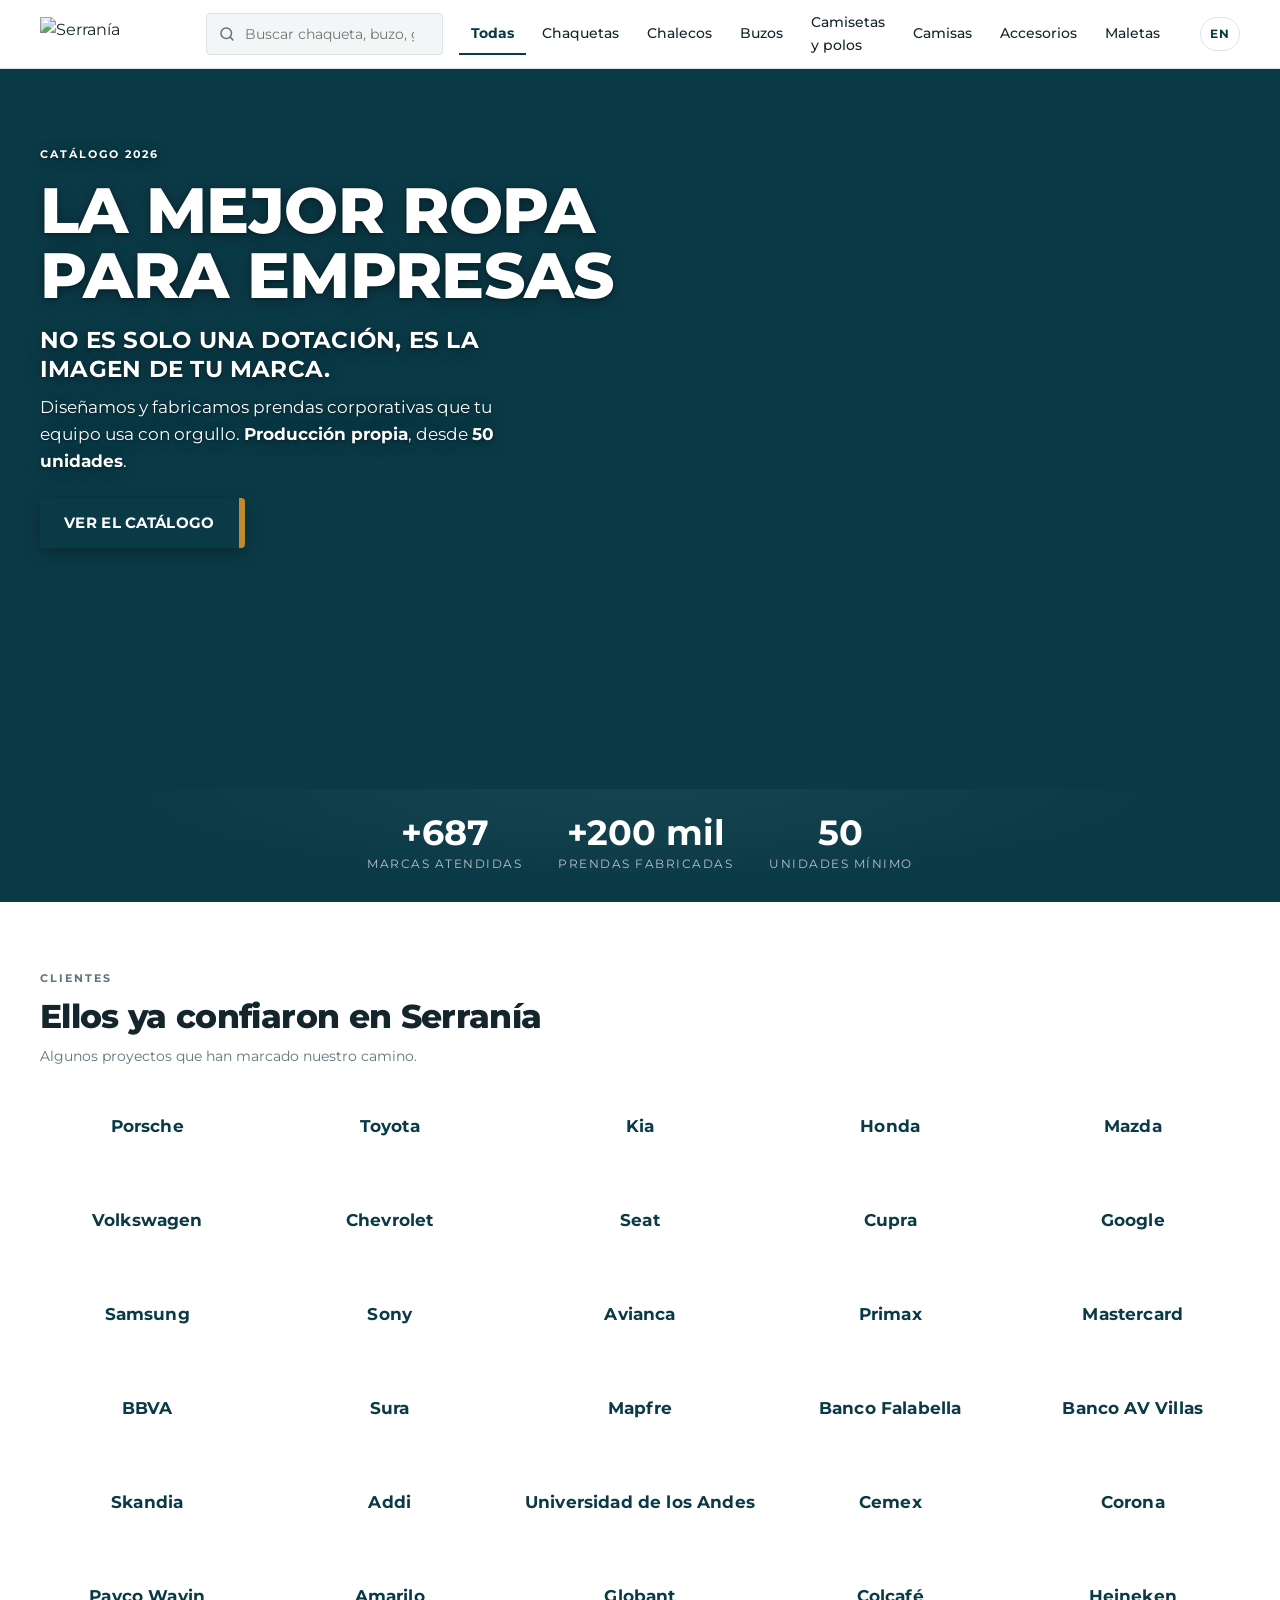
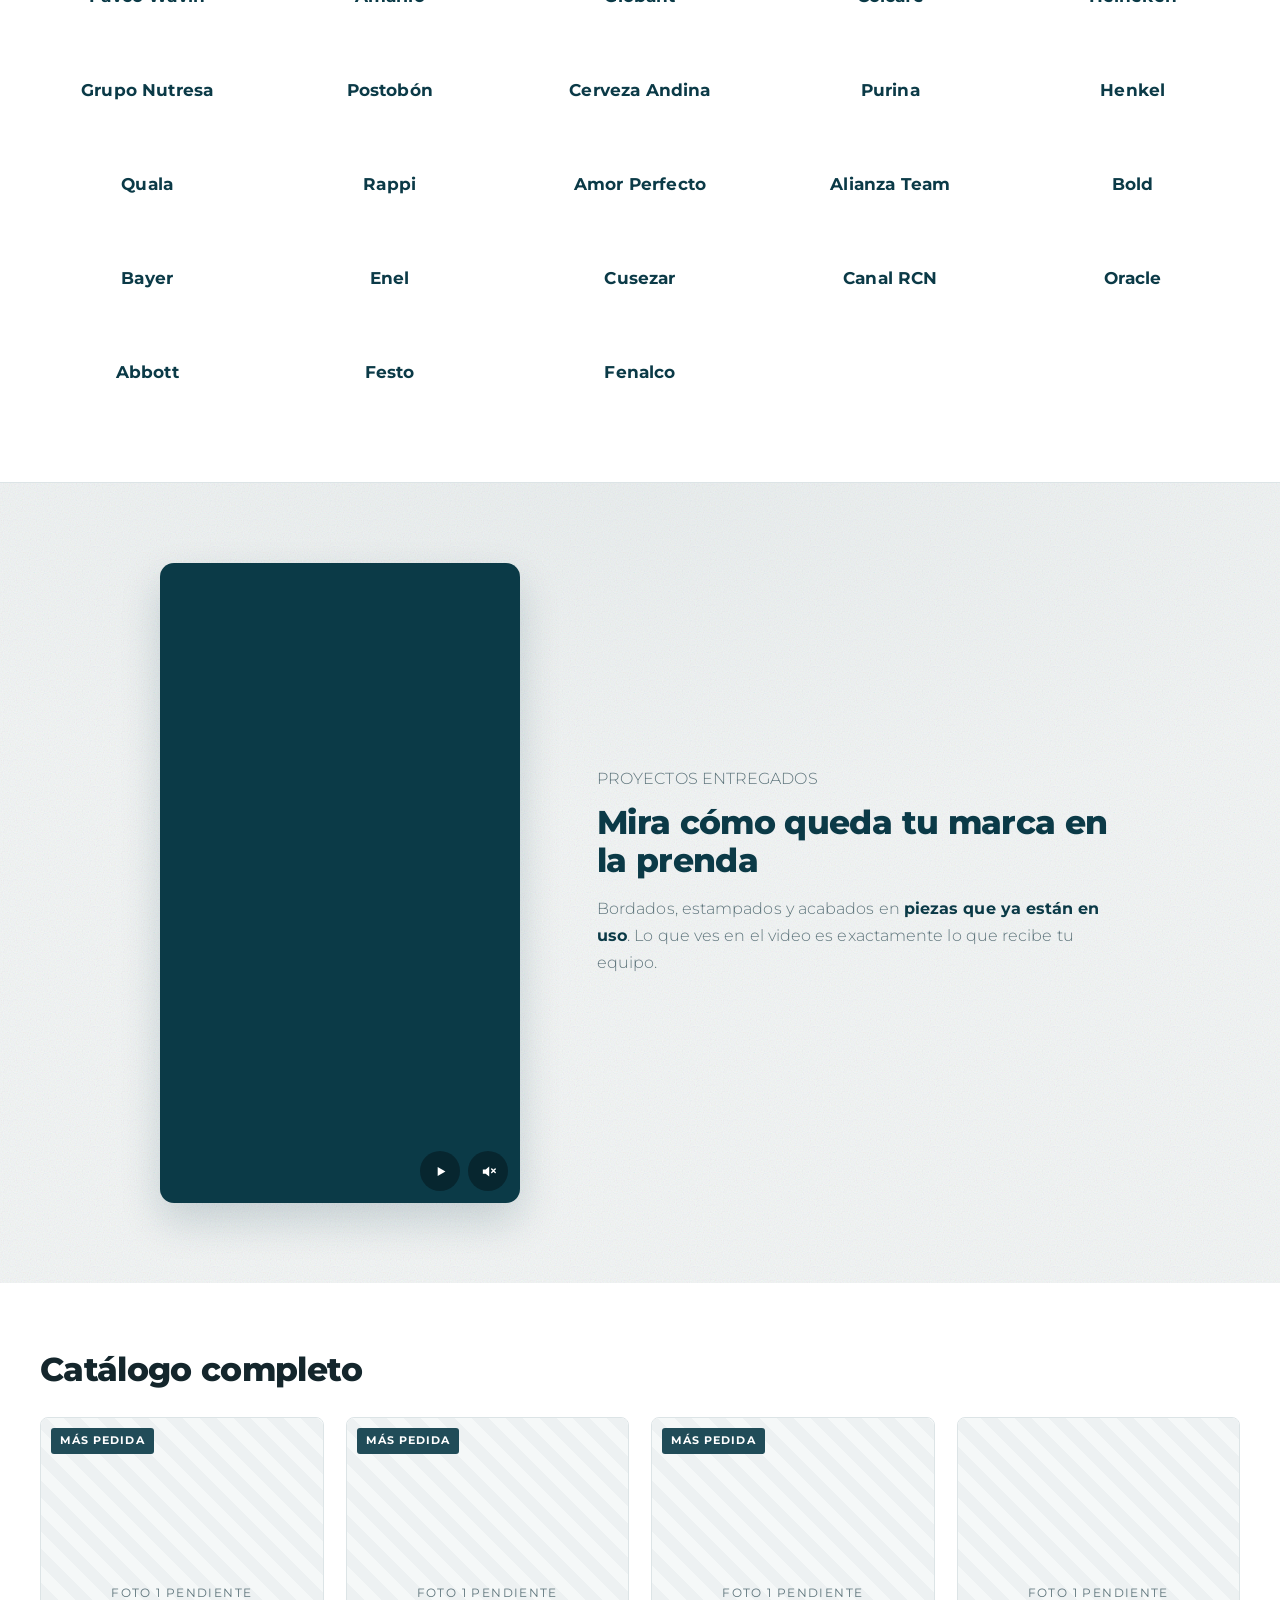
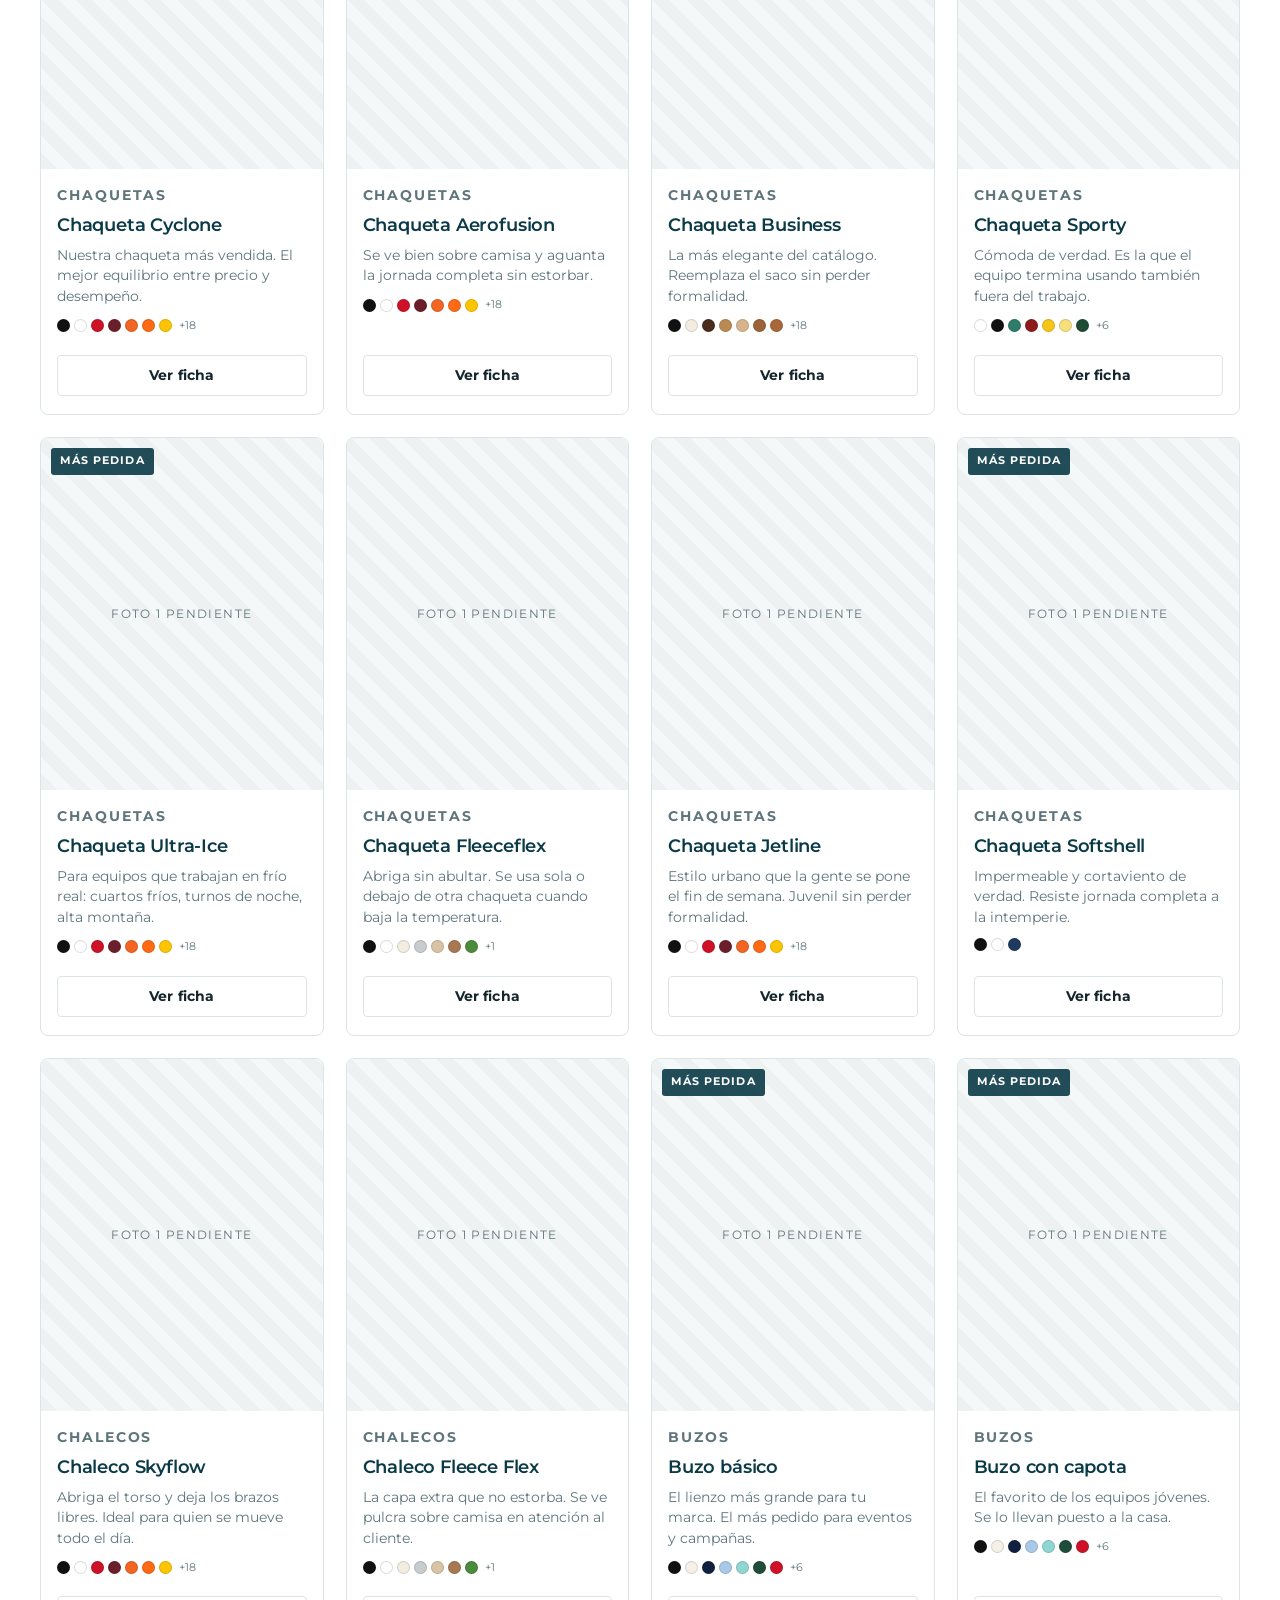
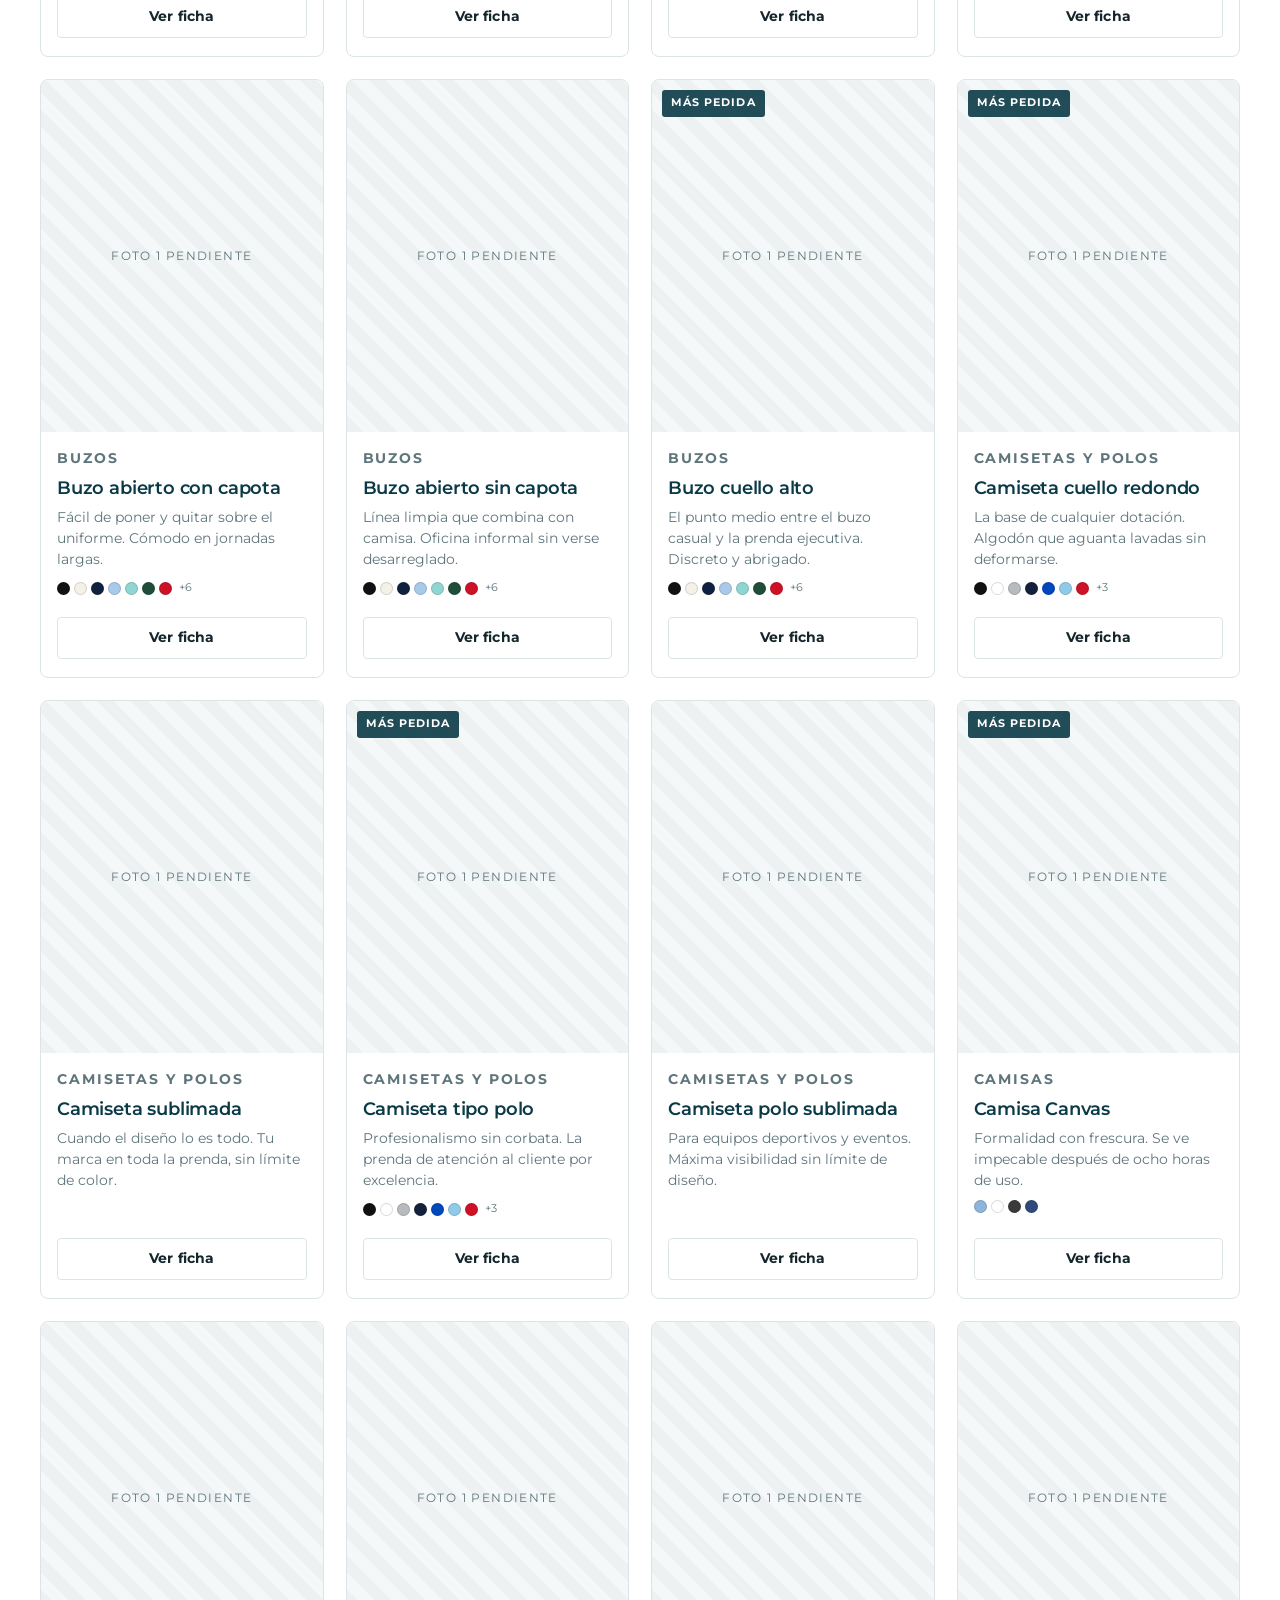
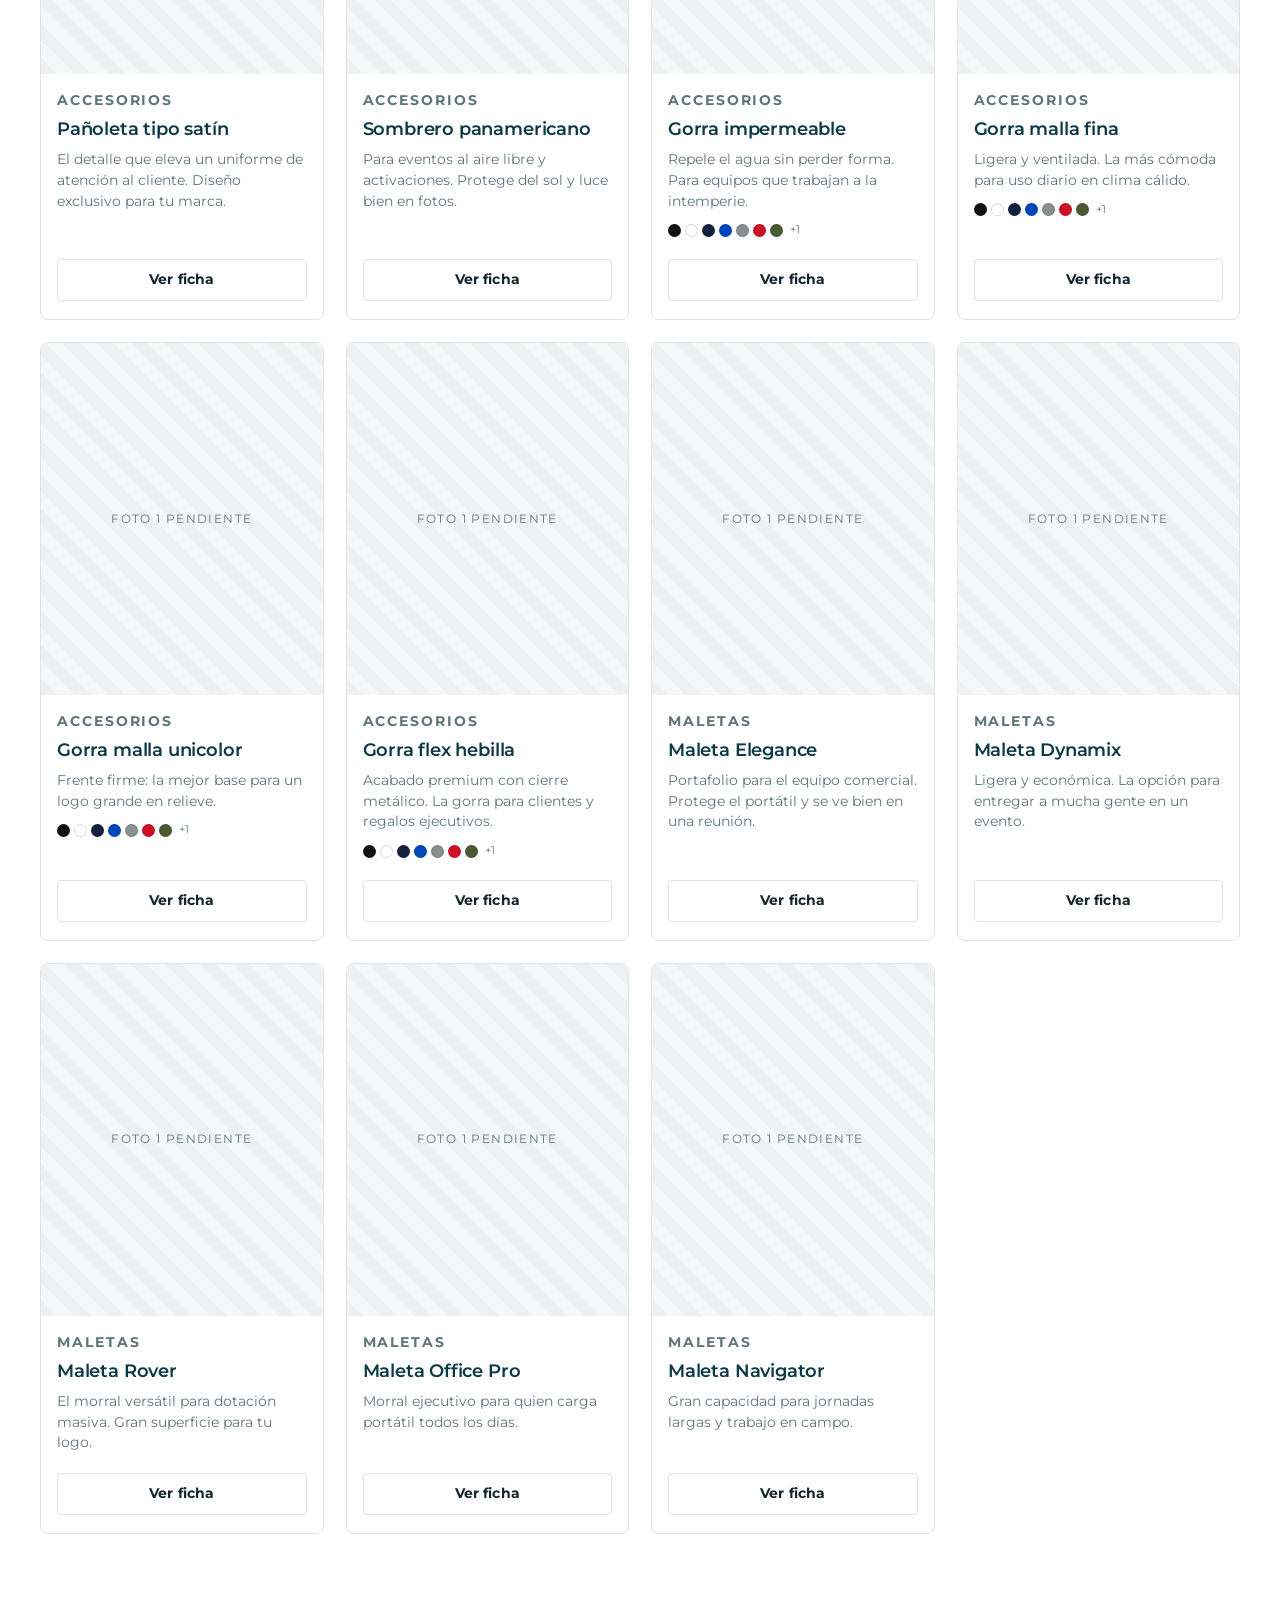
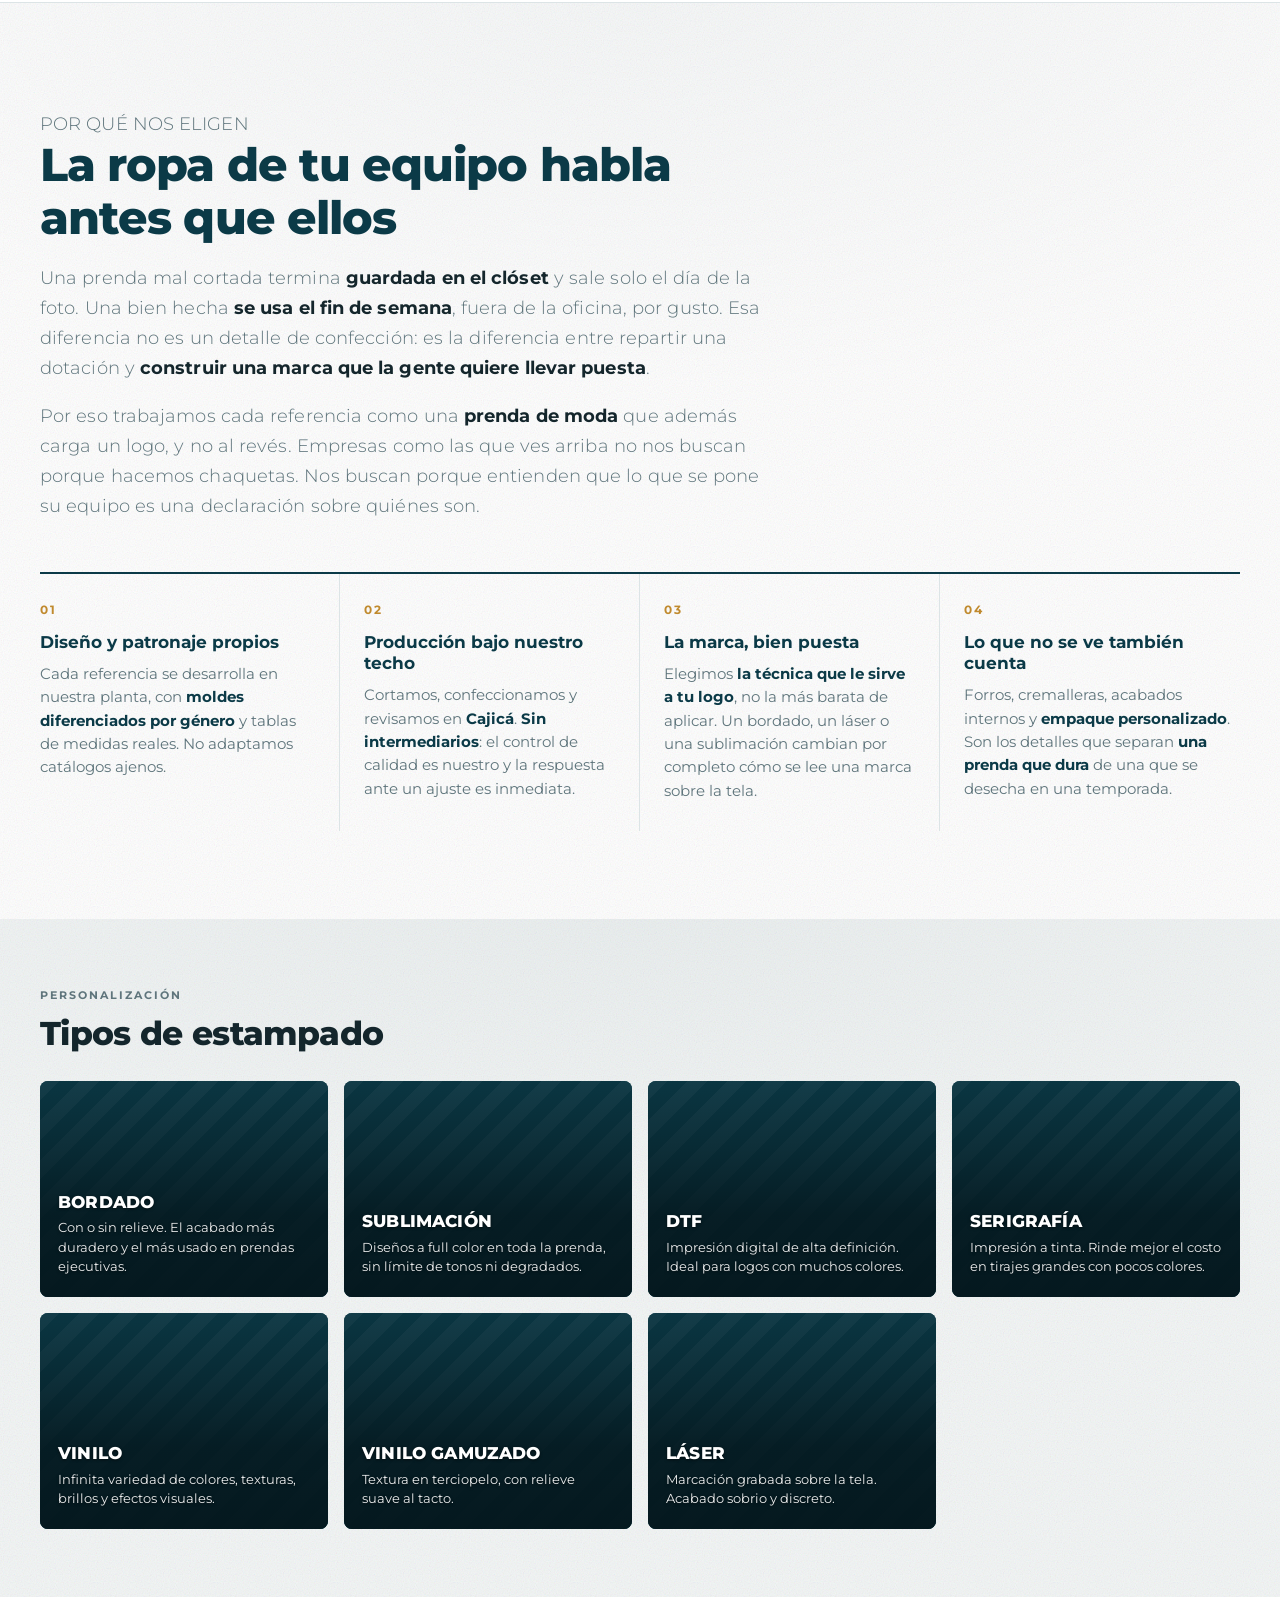
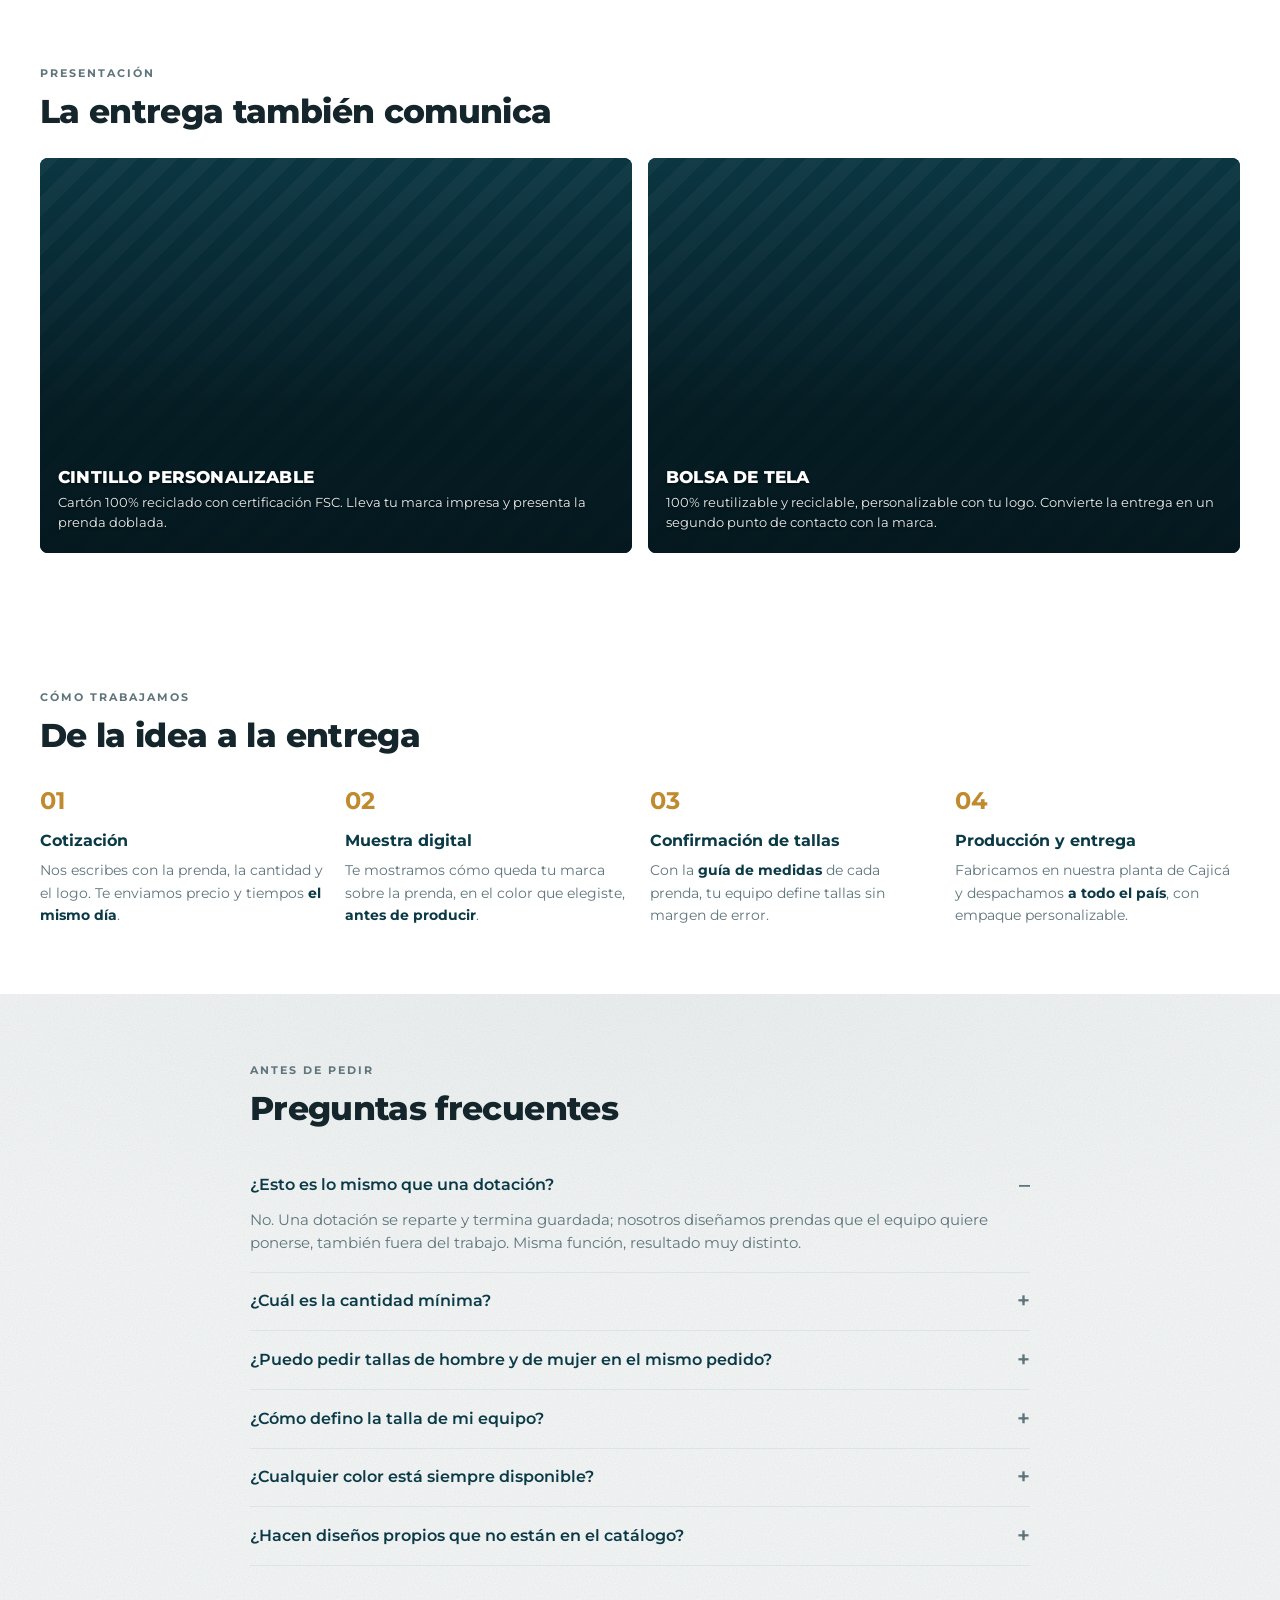
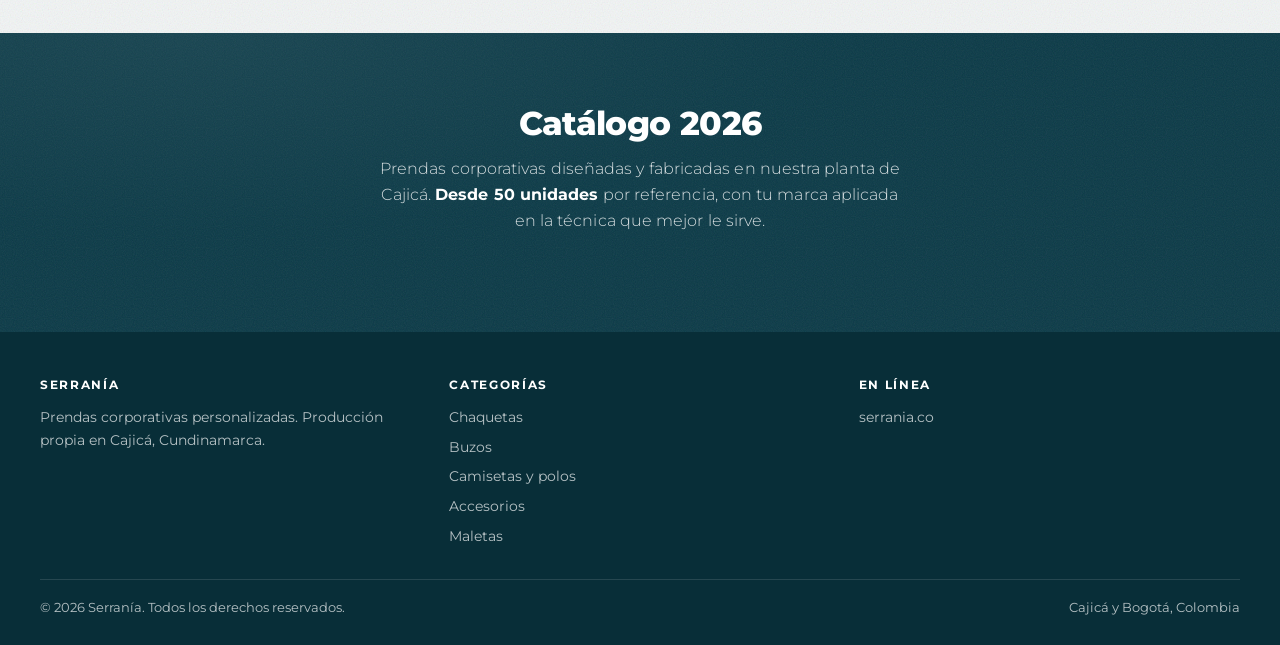
==== index.html @ 70f4559a "Add files via upload" ====
<!DOCTYPE html>
<html lang="es-CO">
<head>
<meta charset="utf-8">
<meta name="viewport" content="width=device-width, initial-scale=1">
<title>Ropa corporativa y dotación empresarial personalizada | Serranía</title>
<meta name="description" content="Fabricamos chaquetas, buzos, camisetas, camisas y accesorios corporativos personalizados con el logo de tu empresa. Desde 50 unidades. Bogotá y Cajicá, Colombia.">
<link rel="canonical" href="https://catalogo.serrania.co/">

<meta property="og:type" content="website">
<meta property="og:title" content="Prendas corporativas personalizadas | Serranía">
<meta property="og:description" content="Chaquetas, buzos, camisetas y accesorios con tu logo. Desde 50 unidades.">
<meta property="og:locale" content="es_CO">
<meta property="og:url" content="https://catalogo.serrania.co/">

<link rel="alternate" hreflang="es" href="https://catalogo.serrania.co/">
<link rel="alternate" hreflang="en" href="https://catalogo.serrania.co/en/">
<meta name="theme-color" content="#0B3A47">
<link rel="preload" href="css/estilos.css" as="style">
<link rel="stylesheet" href="css/estilos.css">
</head>
<body>

<a href="#catalogo" class="solo-lectores">Saltar al catálogo</a>

<!-- ================= CABECERA ================= -->
<header class="cabecera">
  <div class="contenedor cabecera-fila">
    <a class="logo" href="index.html" aria-label="Serranía, inicio">
      <img src="img/logo.png" alt="Serranía" width="150" height="34">
    </a>

    <div class="buscador">
      <svg viewBox="0 0 24 24" fill="none" stroke="currentColor" stroke-width="2" stroke-linecap="round" aria-hidden="true"><circle cx="11" cy="11" r="7"/><path d="m20 20-3.5-3.5"/></svg>
      <label for="buscar" class="solo-lectores">Buscar una prenda</label>
      <input type="search" id="buscar" placeholder="Buscar chaqueta, buzo, gorra…" autocomplete="off">
      <div class="sugerencias oculto" id="sugerencias" role="listbox"></div>
    </div>

    <nav class="nav" id="nav" aria-label="Categorías"></nav>

    <div class="acciones">
      <a class="idioma" href="en/index.html" hreflang="en" aria-label="View this catalog in English">EN</a>
      <button type="button" class="btn-icono btn-menu" id="btn-menu" aria-label="Abrir menú" aria-expanded="false">
        <svg viewBox="0 0 24 24" fill="none" stroke="currentColor" stroke-width="2" stroke-linecap="round" aria-hidden="true"><path d="M4 7h16M4 12h16M4 17h16"/></svg>
      </button>
    </div>
  </div>
</header>

<!-- ================= PORTADA ================= -->
<!-- La foto se muestra completa (sin recorte ni degradado) y el texto va encima.
     Computador: img/hero.jpg (horizontal)  ·  Celular: img/hero-movil.jpg (vertical) -->
<section class="portada">
  <div class="portada-marco">
    <picture class="portada-fondo">
      <source media="(min-width: 760px)" srcset="img/hero.jpg" width="1920" height="1080">
      <img src="img/hero-movil.jpg" alt="Equipo usando chaquetas corporativas Serranía" width="900" height="1200" fetchpriority="high" onerror="this.style.visibility='hidden'">
    </picture>

    <div class="portada-capa">
      <div class="contenedor portada-texto">
        <p class="rotulo">Catálogo 2026</p>
        <h1 class="display">La mejor ropa<br>para empresas</h1>
        <p class="portada-gancho">No es solo una dotación, es la imagen de tu marca.</p>
        <p>Diseñamos y fabricamos prendas corporativas que tu equipo usa con orgullo. <strong>Producción propia</strong>, desde <strong>50 unidades</strong>.</p>
        <div class="portada-botones">
          <a class="btn btn-claro" href="#catalogo">Ver el catálogo</a>
        </div>
      </div>
    </div>
  </div>

  <div class="portada-cifras">
    <div class="contenedor">
      <div class="cifras">
        <div class="cifra"><strong>+687</strong><span>Marcas atendidas</span></div>
        <div class="cifra"><strong>+200 mil</strong><span>Prendas fabricadas</span></div>
        <div class="cifra"><strong>50</strong><span>Unidades mínimo</span></div>
      </div>
    </div>
  </div>
</section>


<!-- ================= REJILLA ================= -->
<!-- ================= MARCAS CLIENTE ================= -->
<section class="marcas-rejilla" id="marcas-rejilla" aria-label="Marcas que han confiado en Serranía"></section>

<!-- ================= VIDEO DE PROYECTOS ================= -->
<section class="video-seccion">
  <div class="contenedor video-caja">
    <div class="video-marco">
      <video id="video-proyectos" muted loop playsinline preload="metadata"
             poster="img/video-portada.webp"
             aria-label="Proyectos entregados por Serranía">
        <source src="img/video.mp4" type="video/mp4">
      </video>
      <div class="video-mando" id="video-mando"></div>
    </div>
    <div class="video-texto">
      <p class="rotulo">Proyectos entregados</p>
      <h2 class="display">Mira cómo queda tu marca en la prenda</h2>
      <p>Bordados, estampados y acabados en <strong>piezas que ya están en uso</strong>. Lo que ves en el video es exactamente lo que recibe tu equipo.</p>
    </div>
  </div>
</section>

<section class="seccion" id="catalogo">
  <div class="contenedor">
    <div class="seccion-cabeza">
      <h2 class="display" id="titulo-catalogo">Catálogo completo</h2>
    </div>
    <div class="rejilla" id="rejilla"></div>
  </div>
</section>

<!-- ================= POR QUÉ NOS ELIGEN ================= -->
<section class="manifiesto">
  <div class="contenedor">
    <div class="manifiesto-intro">
      <p class="rotulo">Por qué nos eligen</p>
      <h2 class="display">La ropa de tu equipo habla antes que ellos</h2>
      <p>Una prenda mal cortada termina <strong>guardada en el clóset</strong> y sale solo el día de la foto. Una bien hecha <strong>se usa el fin de semana</strong>, fuera de la oficina, por gusto. Esa diferencia no es un detalle de confección: es la diferencia entre repartir una dotación y <strong>construir una marca que la gente quiere llevar puesta</strong>.</p>
      <p>Por eso trabajamos cada referencia como una <strong>prenda de moda</strong> que además carga un logo, y no al revés. Empresas como las que ves arriba no nos buscan porque hacemos chaquetas. Nos buscan porque entienden que lo que se pone su equipo es una declaración sobre quiénes son.</p>
    </div>

    <div class="pilares">
      <div class="pilar">
        <span class="pilar-numero">01</span>
        <h3>Diseño y patronaje propios</h3>
        <p>Cada referencia se desarrolla en nuestra planta, con <strong>moldes diferenciados por género</strong> y tablas de medidas reales. No adaptamos catálogos ajenos.</p>
      </div>
      <div class="pilar">
        <span class="pilar-numero">02</span>
        <h3>Producción bajo nuestro techo</h3>
        <p>Cortamos, confeccionamos y revisamos en <strong>Cajicá</strong>. <strong>Sin intermediarios</strong>: el control de calidad es nuestro y la respuesta ante un ajuste es inmediata.</p>
      </div>
      <div class="pilar">
        <span class="pilar-numero">03</span>
        <h3>La marca, bien puesta</h3>
        <p>Elegimos <strong>la técnica que le sirve a tu logo</strong>, no la más barata de aplicar. Un bordado, un láser o una sublimación cambian por completo cómo se lee una marca sobre la tela.</p>
      </div>
      <div class="pilar">
        <span class="pilar-numero">04</span>
        <h3>Lo que no se ve también cuenta</h3>
        <p>Forros, cremalleras, acabados internos y <strong>empaque personalizado</strong>. Son los detalles que separan <strong>una prenda que dura</strong> de una que se desecha en una temporada.</p>
      </div>
    </div>
  </div>
</section>

<!-- ================= TIPOS DE ESTAMPADO ================= -->
<section class="seccion seccion-niebla">
  <div class="contenedor">
    <div class="seccion-cabeza">
      <div>
        <p class="rotulo">Personalización</p>
        <h2 class="display">Tipos de estampado</h2>
      </div>
    </div>
    <div class="medios" id="estampados"></div>
  </div>
</section>

<!-- ================= EMPAQUE ================= -->
<section class="seccion">
  <div class="contenedor">
    <div class="seccion-cabeza">
      <div>
        <p class="rotulo">Presentación</p>
        <h2 class="display">La entrega también comunica</h2>
      </div>
    </div>
    <div class="medios medios-dos" id="empaque"></div>
  </div>
</section>

<!-- ================= PROCESO ================= -->
<section class="seccion">
  <div class="contenedor">
    <div class="seccion-cabeza">
      <div>
        <p class="rotulo">Cómo trabajamos</p>
        <h2 class="display">De la idea a la entrega</h2>
      </div>
    </div>
    <div class="pasos">
      <div class="paso"><strong>Cotización</strong><p>Nos escribes con la prenda, la cantidad y el logo. Te enviamos precio y tiempos <strong>el mismo día</strong>.</p></div>
      <div class="paso"><strong>Muestra digital</strong><p>Te mostramos cómo queda tu marca sobre la prenda, en el color que elegiste, <strong>antes de producir</strong>.</p></div>
      <div class="paso"><strong>Confirmación de tallas</strong><p>Con la <strong>guía de medidas</strong> de cada prenda, tu equipo define tallas sin margen de error.</p></div>
      <div class="paso"><strong>Producción y entrega</strong><p>Fabricamos en nuestra planta de Cajicá y despachamos <strong>a todo el país</strong>, con empaque personalizable.</p></div>
    </div>
  </div>
</section>

<!-- ================= PREGUNTAS ================= -->
<section class="seccion seccion-niebla">
  <div class="contenedor" style="max-width:820px">
    <div class="seccion-cabeza">
      <div>
        <p class="rotulo">Antes de pedir</p>
        <h2 class="display">Preguntas frecuentes</h2>
      </div>
    </div>
    <div class="faq">
      <details open>
        <summary>¿Esto es lo mismo que una dotación?</summary>
        <p>No. Una dotación se reparte y termina guardada; nosotros diseñamos prendas que el equipo quiere ponerse, también fuera del trabajo. Misma función, resultado muy distinto.</p>
      </details>
      <details>
        <summary>¿Cuál es la cantidad mínima?</summary>
        <p><strong>50 unidades</strong> por referencia en la mayoría de prendas. La pañoleta tipo satín parte desde <strong>200 unidades</strong>. Puedes combinar tallas y colores dentro del mismo pedido.</p>
      </details>
      <details>
        <summary>¿Puedo pedir tallas de hombre y de mujer en el mismo pedido?</summary>
        <p>Sí. Varias referencias tienen molde diferenciado por género y en la ficha de cada prenda encuentras las dos tablas de medidas.</p>
      </details>
      <details>
        <summary>¿Cómo defino la talla de mi equipo?</summary>
        <p>Cada ficha trae la guía de medidas con el dibujo de referencia. Se mide una prenda que ya se tenga, extendida sobre una superficie plana. Las medidas pueden variar hasta 2 cm.</p>
      </details>
      <details>
        <summary>¿Cualquier color está siempre disponible?</summary>
        <p>Los colores que ves en cada ficha están sujetos a disponibilidad de telas en inventario. Al cotizar confirmamos existencias antes de cerrar el pedido.</p>
      </details>
      <details>
        <summary>¿Hacen diseños propios que no están en el catálogo?</summary>
        <p>Sí. Trabajamos sobre diseño propio del cliente o adaptamos una referencia existente. Escríbenos con la idea o con una foto de referencia.</p>
      </details>
    </div>
  </div>
</section>

<!-- ================= CIERRE ================= -->
<section class="franja">
  <div class="contenedor">
    <h2 class="display">Catálogo 2026</h2>
    <p>Prendas corporativas diseñadas y fabricadas en nuestra planta de Cajicá. <strong>Desde 50 unidades</strong> por referencia, con tu marca aplicada en la técnica que mejor le sirve.</p>
  </div>
</section>

<!-- ================= PIE ================= -->
<footer class="pie">
  <div class="contenedor">
    <div class="pie-rejilla">
      <div>
        <h4>Serranía</h4>
        <p style="margin:0">Prendas corporativas personalizadas. Producción propia en Cajicá, Cundinamarca.</p>
      </div>
      <div>
        <h4>Categorías</h4>
        <ul>
          <li><a href="index.html?categoria=chaquetas">Chaquetas</a></li>
          <li><a href="index.html?categoria=buzos">Buzos</a></li>
          <li><a href="index.html?categoria=camisetas">Camisetas y polos</a></li>
          <li><a href="index.html?categoria=accesorios">Accesorios</a></li>
          <li><a href="index.html?categoria=maletas">Maletas</a></li>
        </ul>
      </div>
      <div>
        <h4>En línea</h4>
        <ul>
          <li><a href="https://serrania.co" target="_blank" rel="noopener">serrania.co</a></li>
        </ul>
      </div>
    </div>
    <div class="pie-abajo">
      <span>© <span id="ano"></span> Serranía. Todos los derechos reservados.</span>
      <span>Cajicá y Bogotá, Colombia</span>
    </div>
  </div>
</footer>



<script src="js/config.js"></script>
<script src="js/datos-colores.js"></script>
<script src="js/datos-tallas.js"></script>
<script src="js/datos-productos.js"></script>
<script src="js/datos-marcas.js"></script>
<script src="js/comunes.js"></script>
<script src="js/catalogo.js"></script>
<script>
  document.addEventListener("DOMContentLoaded", function(){
    document.getElementById("ano").textContent = new Date().getFullYear();
    montarMarcas();
    montarVideo();
    montarEstampados();
    montarEmpaque();
  });
</script>

<script type="application/ld+json">
{
  "@context":"https://schema.org",
  "@type":"Organization",
  "name":"Serranía",
  "url":"https://catalogo.serrania.co",
  "description":"Fabricación de prendas corporativas personalizadas para empresas.",
  "address":{"@type":"PostalAddress","addressLocality":"Cajicá","addressRegion":"Cundinamarca","addressCountry":"CO"}
}
</script>
</body>
</html>
---- css/estilos.css ----
@import url('https://fonts.googleapis.com/css2?family=Montserrat:wght@300;400;500;600;700;800&display=swap');

/* ==========================================================================
   SERRANÍA — Catálogo de prendas corporativas
   Paleta y tipografía derivadas de la identidad de marca.
   ========================================================================== */

:root{
  --tinta:      #0B3A47;   /* azul petróleo del logo */
  --tinta-alta: #0F4E5E;
  --texto:      #14262C;
  --suave:      #5F757C;
  --linea:      #DCE4E6;
  --niebla:     #F3F6F6;
  --papel:      #FFFFFF;
  --acento:     #C08A2E;   /* dorado, uso mínimo */
  --whatsapp:   #1FA855;

  --radio:   4px;
  --radio-g: 8px;
  --ancho:   1240px;

  --sans: "Montserrat", "Helvetica Neue", Arial, sans-serif;
  --display: "Montserrat", "Helvetica Neue", Arial, sans-serif;

  --sombra: 0 1px 2px rgba(11,58,71,.06), 0 8px 24px rgba(11,58,71,.06);

  /* SOMBRA DE LOS TEXTOS DEL BANNER PRINCIPAL
     Para más sombra, sube los números después de rgba(0,0,0, …)
     (van de 0 a 1; .60 es más oscuro que .40).
     Para menos, bájalos. */
  --sombra-texto-banner: 0 1px 3px rgba(0,0,0,.40), 0 3px 16px rgba(0,0,0,.35);
}

*, *::before, *::after { box-sizing: border-box; }

/* El encabezado queda fijo arriba; sin este margen, al saltar a una sección
   su título quedaba escondido detrás de la barra */
html { scroll-behavior: smooth; scroll-padding-top: 78px; }
@media (prefers-reduced-motion: reduce){
  html { scroll-behavior: auto; }
  *, *::before, *::after { animation-duration:.01ms !important; transition-duration:.01ms !important; }
}

body{
  margin:0;
  font-family: var(--sans);
  font-size: 16px;
  line-height: 1.6;
  color: var(--texto);
  background: var(--papel);
  -webkit-font-smoothing: antialiased;
}

img { max-width:100%; display:block; }
a   { color: inherit; text-decoration: none; }

:focus-visible{
  outline: 3px solid var(--acento);
  outline-offset: 2px;
}

.contenedor{ width:100%; max-width: var(--ancho); margin:0 auto; padding:0 20px; }

.oculto{ display:none !important; }

.solo-lectores{
  position:absolute; width:1px; height:1px; overflow:hidden;
  clip:rect(0 0 0 0); white-space:nowrap;
}

/* ---------- Tipografía de títulos ---------- */
.display{
  font-family: var(--display);
  font-weight: 800;
  text-transform: none;
  letter-spacing: -0.02em;
  line-height: 1.14;
  margin: 0;
  -webkit-text-stroke: 0;
}
h1.display{ font-size: clamp(1.9rem, 5.2vw, 3.3rem); }
h2.display{ font-size: clamp(1.4rem, 3.1vw, 2.05rem); }
h3.display{ font-size: 1.05rem; font-weight: 700; letter-spacing: -0.01em; }

/* Texto corrido: regular; la palabra clave en negrilla y en azul de marca */
p{ font-weight: 400; }
p strong, li strong{ font-weight: 700; color: var(--tinta); }

.rotulo{
  font-size:.7rem; font-weight:700; text-transform:uppercase;
  letter-spacing:.18em; color: var(--suave); margin:0 0 10px;
}

/* ==========================================================================
   ENCABEZADO
   ========================================================================== */
.cabecera{
  position: sticky; top:0; z-index: 60;
  background: var(--papel);
  border-bottom: 1px solid var(--linea);
}
.cabecera-fila{
  display:flex; align-items:center; gap:16px;
  height: 68px;
}
.logo{ display:flex; align-items:center; gap:9px; flex:0 0 auto; }
.logo svg{ width:30px; height:auto; }
/* Logo en imagen. Ajusta la altura si tu PNG se ve muy grande o muy pequeño. */
.logo img{ height:34px; width:auto; }
.logo-texto{
  font-family: Georgia, "Times New Roman", serif;
  font-size:1.35rem; color: var(--tinta); letter-spacing:.01em;
}

.nav{ margin-left:auto; display:flex; align-items:center; gap:4px; }
.nav a{
  padding:9px 12px; border-radius: var(--radio);
  font-size:.9rem; color: var(--texto);
}
.nav a:hover{ background: var(--niebla); }
.nav a.activo{ color: var(--tinta); font-weight:700; box-shadow: inset 0 -2px 0 var(--tinta); border-radius:0; }

.acciones{ display:flex; align-items:center; gap:8px; margin-left:12px; }

.btn-icono{
  width:42px; height:42px; display:grid; place-items:center;
  border:1px solid var(--linea); border-radius: var(--radio);
  background: var(--papel); cursor:pointer; color: var(--tinta);
}
.btn-icono:hover{ background: var(--niebla); }
.btn-menu{ display:none; }

/* Buscador */
.buscador{ position:relative; flex:1 1 260px; max-width:340px; }
.buscador input{
  width:100%; height:42px; padding:0 14px 0 38px;
  border:1px solid var(--linea); border-radius: var(--radio);
  font-family:inherit; font-size:.9rem; background: var(--niebla); color:var(--texto);
}
.buscador input:focus{ background: var(--papel); border-color: var(--tinta); outline:none; }
.buscador svg{ position:absolute; left:12px; top:12px; width:18px; height:18px; color: var(--suave); }

.sugerencias{
  position:absolute; top:48px; left:0; right:0; z-index:80;
  background: var(--papel); border:1px solid var(--linea);
  border-radius: var(--radio-g); box-shadow: var(--sombra);
  max-height:340px; overflow:auto;
}
.sugerencias a{ display:block; padding:11px 14px; border-bottom:1px solid var(--niebla); font-size:.9rem; }
.sugerencias a:last-child{ border-bottom:0; }
.sugerencias a:hover, .sugerencias a:focus{ background: var(--niebla); }
.sugerencias span{ display:block; font-size:.75rem; color: var(--suave); }
.sugerencias .vacio{ padding:16px 14px; font-size:.9rem; color: var(--suave); }


/* ==========================================================================
   PORTADA (HERO)
   La foto va completa, sin recortes y sin degradados: el alto del banner
   lo define la propia imagen. El texto va encima, arriba a la derecha.
   Computador: img/hero.jpg  ·  Celular: img/hero-movil.jpg
   ========================================================================== */
.portada{ background: var(--tinta); color:#fff; }

.portada-marco{
  display: grid;                 /* foto y texto comparten la misma celda */
  position: relative;
  background: var(--tinta);      /* color de respaldo si falta la foto */
}
.portada-fondo,
.portada-capa{ grid-area: 1 / 1; }

.portada-fondo{ display:block; min-height: 420px; }
.portada-fondo img{
  width: 100%; height: 100%;
  object-fit: cover;             /* solo actúa si el texto es más alto que la foto */
  display: block;
}

.portada-capa{
  position: relative; z-index: 1;
  display: flex; align-items: flex-start;
  padding: clamp(40px, 6vw, 88px) 0 clamp(32px, 4vw, 56px);
}
.portada-texto{
  display: flex; flex-direction: column; align-items: flex-start;
  text-align: left;
}

/* Sombra en las letras para que se lean sobre la foto (sin capa oscura) */
.portada h1,
.portada .rotulo,
.portada-gancho,
.portada-texto p{ text-shadow: var(--sombra-texto-banner); }

.portada .rotulo{ color:#fff; margin-bottom: 14px; }

.portada h1{
  font-family: "Montserrat", var(--sans);
  font-weight: 800;
  text-transform: uppercase;
  letter-spacing: -0.01em;
  line-height: 1.02;
  font-size: clamp(2.2rem, 5vw, 4.4rem);
  max-width: none;
  color:#fff;
}
.portada-gancho{
  font-family: "Montserrat", var(--sans);
  font-size: clamp(1rem, 1.9vw, 1.45rem);
  font-weight: 700;
  text-transform: uppercase;
  letter-spacing: .01em;
  line-height: 1.25;
  max-width: 30ch;
  margin: 18px 0 10px;
  color:#fff;
}
.portada-texto p:not(.rotulo):not(.portada-gancho){
  max-width: 44ch; margin: 0 0 24px;
  font-size: clamp(.95rem, 1.3vw, 1.08rem);
  color:#fff;
}
.portada-botones{ display:flex; flex-wrap:wrap; gap:12px; justify-content:flex-start; }
/* Sobre la foto las palabras clave van en blanco, no en azul */
.portada-texto p strong{ color:#fff; }

/* Botón principal al estilo de la referencia: sólido con filo dorado */
.portada .btn-claro{
  background: var(--tinta); color:#fff;
  border: 0; border-right: 6px solid var(--acento);
  font-family: "Montserrat", var(--sans);
  text-transform: uppercase; letter-spacing: .02em;
  box-shadow: 0 6px 18px rgba(0,0,0,.28);
}
.portada .btn-claro:hover{ background: var(--tinta-alta); }
.portada .btn-linea-claro{
  border-color: rgba(255,255,255,.85); color:#fff;
  background: rgba(0,0,0,.18);
}

/* Cifras: franja propia debajo de la foto, para no tapar la imagen */
.portada-cifras{ background: var(--tinta); padding: 26px 0; }
.cifras{ display:flex; flex-wrap:wrap; gap:36px; justify-content:center; }
.cifra{ text-align:center; }
.cifra strong{
  display:block; font-family:var(--display);
  font-size:2.2rem; font-weight:700; line-height:1; color:#fff;
}
.cifra span{ font-size:.78rem; text-transform:uppercase; letter-spacing:.12em; color:rgba(255,255,255,.7); }

/* ---------- Celular: como la referencia, texto arriba a la derecha ---------- */
@media (max-width: 759px){
  .portada-fondo{ min-height: 0; }
  .portada-capa{ padding: 26px 0 20px; }
  .portada-texto{ align-items: flex-end; text-align: right; }
  .portada-botones{ justify-content: flex-end; }

  .portada .rotulo{ font-size: .6rem; margin-bottom: 6px; }
  .portada h1{ font-size: clamp(1.55rem, 7.4vw, 2.3rem); line-height: 1.04; }
  .portada-gancho{
    font-size: clamp(.68rem, 3.1vw, .85rem);
    line-height: 1.3; max-width: 32ch;
    margin: 8px 0 12px;
  }
  .portada .btn-claro{
    padding: 8px 14px; font-size: .74rem;
    border-right-width: 5px;
  }
  /* En celular solo título, frase y "Ver el catálogo".
     El asesor sigue disponible en el botón flotante de WhatsApp. */
  .portada-texto p:not(.rotulo):not(.portada-gancho),
  .portada .btn-linea-claro{ display:none; }

  .portada-cifras{ padding: 18px 0; }
  .cifras{
    display:grid; grid-template-columns: repeat(3, 1fr);
    gap: 10px; align-items: start;
  }
  .cifra{ display:flex; flex-direction:column; align-items:center; }
  .cifra strong{
    font-size: clamp(1.1rem, 5.2vw, 1.5rem);
    white-space: nowrap; margin-bottom: 5px;
  }
  .cifra span{
    display:block; font-size: .55rem; letter-spacing: .05em;
    line-height: 1.25; text-wrap: balance;
  }
}

/* ==========================================================================
   BOTONES
   ========================================================================== */
.btn{
  display:inline-flex; align-items:center; justify-content:center; gap:9px;
  padding: 13px 24px; border:1px solid transparent; border-radius: var(--radio);
  font-family:inherit; font-size:.94rem; font-weight:700; cursor:pointer;
  transition: background .15s ease, color .15s ease, border-color .15s ease;
  text-align:center;
}
.btn svg{ width:19px; height:19px; flex:none; }

.btn-primario{ background: var(--whatsapp); color:#fff; }
.btn-primario:hover{ background:#188744; }

.btn-oscuro{ background: var(--tinta); color:#fff; }
.btn-oscuro:hover{ background: var(--tinta-alta); }

.btn-claro{ background:#fff; color: var(--tinta); }
.btn-claro:hover{ background: var(--niebla); }

.btn-linea{ background:transparent; border-color: var(--linea); color: var(--texto); }
.btn-linea:hover{ border-color: var(--tinta); color: var(--tinta); }

.btn-linea-claro{ background:transparent; border-color: rgba(255,255,255,.42); color:#fff; }
.btn-linea-claro:hover{ background: rgba(255,255,255,.12); }

.btn-bloque{ width:100%; }
.btn-chico{ padding:9px 15px; font-size:.85rem; }

/* ==========================================================================
   SECCIONES Y FILTROS
   ========================================================================== */
.seccion{ padding: clamp(44px, 6vw, 68px) 0; }
.seccion-niebla{ background: var(--niebla); }

.seccion-cabeza{
  display:flex; align-items:flex-end; justify-content:space-between;
  gap:20px; flex-wrap:wrap; margin-bottom:28px;
}

/* Barra de filtros */
.filtros{
  position: sticky; top: 68px; z-index: 40;
  background: var(--papel); border-bottom:1px solid var(--linea);
  padding:14px 0;
}
.filtros-fila{ display:flex; align-items:center; gap:10px; flex-wrap:wrap; }
.filtros-grupo{ display:flex; gap:7px; flex-wrap:wrap; align-items:center; }
.filtros-etiqueta{
  font-size:.72rem; text-transform:uppercase; letter-spacing:.12em;
  color: var(--suave); font-weight:700; margin-right:2px;
}

.pastilla{
  padding:7px 14px; border:1px solid var(--linea); border-radius:100px;
  background: var(--papel); font-family:inherit; font-size:.85rem;
  color: var(--texto); cursor:pointer; white-space:nowrap;
}
.pastilla:hover{ border-color: var(--tinta); }
.pastilla[aria-pressed="true"]{ background: var(--tinta); border-color: var(--tinta); color:#fff; }

.conteo{ margin-left:auto; font-size:.85rem; color: var(--suave); }

/* ==========================================================================
   REJILLA DE PRODUCTOS
   ========================================================================== */
.rejilla{
  display:grid; gap: 22px;
  grid-template-columns: repeat(auto-fill, minmax(250px, 1fr));
}

.tarjeta{
  background: var(--papel);
  border:1px solid var(--linea); border-radius: var(--radio-g);
  overflow:hidden; display:flex; flex-direction:column;
  transition: box-shadow .18s ease, transform .18s ease;
}
.tarjeta:hover{ box-shadow: var(--sombra); transform: translateY(-2px); }

.tarjeta-foto{
  position:relative; aspect-ratio: 4/5; background: var(--niebla); overflow:hidden;
}
.tarjeta-foto img{ width:100%; height:100%; object-fit:cover; }
.tarjeta-foto .marcador{
  position:absolute; top:10px; left:10px;
  background: rgba(11,58,71,.9); color:#fff;
  font-size:.66rem; font-weight:700; text-transform:uppercase; letter-spacing:.1em;
  padding:5px 9px; border-radius:3px;
}

.tarjeta-cuerpo{ padding:16px 16px 18px; display:flex; flex-direction:column; flex:1; gap:8px; }
.tarjeta-categoria{
  font-size:.68rem; text-transform:uppercase; letter-spacing:.14em; color: var(--suave); font-weight:700;
}
.tarjeta h3{
  font-family: var(--display);
  font-size:1.14rem; margin:0; font-weight:600; color: var(--tinta);
  letter-spacing:-.01em; line-height:1.25;
}
.tarjeta p{ margin:0; font-size:.86rem; color: var(--suave); line-height:1.5; }

.tarjeta-colores{ display:flex; gap:4px; align-items:center; margin-top:2px; }
.punto{ width:13px; height:13px; border-radius:50%; border:1px solid rgba(0,0,0,.14); }
.punto-mas{ font-size:.7rem; color: var(--suave); margin-left:3px; }

.tarjeta-pie{ margin-top:auto; padding-top:12px; display:flex; gap:8px; }
.tarjeta-pie .btn{ flex:1; }

/* Marcador de placeholder cuando falta la foto */
.sin-foto{
  width:100%; height:100%; display:grid; place-items:center;
  background: repeating-linear-gradient(45deg, #EDF1F2 0 12px, #F5F8F8 12px 24px);
  color: var(--suave); font-size:.72rem; text-transform:uppercase; letter-spacing:.12em; text-align:center; padding:12px;
}

.vacio-resultado{
  grid-column:1/-1; text-align:center; padding:60px 20px; color: var(--suave);
}
.vacio-resultado h3{ color: var(--texto); margin:0 0 8px; }

/* ==========================================================================
   FICHA DE PRODUCTO
   ========================================================================== */
.migas{ padding:18px 0; font-size:.83rem; color: var(--suave); }
.migas a:hover{ color: var(--tinta); text-decoration:underline; }
.migas span{ margin:0 7px; opacity:.5; }

.ficha{
  display:grid; grid-template-columns: minmax(0,1.05fr) minmax(0,1fr);
  gap: clamp(28px, 4vw, 56px); padding-bottom: 56px; align-items:start;
}

/* --- Carrusel --- */
.carrusel{ position: sticky; top: 92px; }
.carrusel-marco{
  position:relative; aspect-ratio:4/5; background: var(--niebla);
  border-radius: var(--radio-g); overflow:hidden; border:1px solid var(--linea);
}
.carrusel-pista{ display:flex; height:100%; transition: transform .32s ease; }
.carrusel-pista > *{ min-width:100%; height:100%; }
.carrusel-pista img{ width:100%; height:100%; object-fit:cover; }

.carrusel-flecha{
  position:absolute; top:50%; transform:translateY(-50%);
  width:40px; height:40px; border-radius:50%; border:0;
  background: rgba(255,255,255,.94); color: var(--tinta);
  display:grid; place-items:center; cursor:pointer; box-shadow: var(--sombra);
}
.carrusel-flecha:hover{ background:#fff; }
.carrusel-flecha[disabled]{ opacity:.3; cursor:default; }
.flecha-izq{ left:12px; } .flecha-der{ right:12px; }

.carrusel-puntos{ display:flex; gap:7px; justify-content:center; margin-top:12px; }
.carrusel-puntos button{
  width:8px; height:8px; border-radius:50%; border:0; padding:0;
  background: var(--linea); cursor:pointer;
}
.carrusel-puntos button[aria-current="true"]{ background: var(--tinta); width:22px; border-radius:4px; }

.miniaturas{ display:flex; gap:9px; margin-top:12px; }
.miniaturas button{
  flex:1; aspect-ratio:1; border:1px solid var(--linea); border-radius: var(--radio);
  overflow:hidden; padding:0; background: var(--niebla); cursor:pointer;
}
.miniaturas button[aria-current="true"]{ border-color: var(--tinta); border-width:2px; }
.miniaturas img{ width:100%; height:100%; object-fit:cover; }

/* --- Panel de información --- */
.ficha-info > * + *{ margin-top:22px; }
.ficha-info h1{ color: var(--tinta); }
.ficha-resumen{ font-size:1.05rem; color: var(--suave); margin-top:12px; }

.claves{ list-style:none; padding:0; margin:0; display:grid; gap:9px; }
.claves li{ position:relative; padding-left:24px; font-size:.94rem; }
.claves li::before{
  content:""; position:absolute; left:0; top:.55em;
  width:9px; height:2px; background: var(--acento);
}

.bloque{ border-top:1px solid var(--linea); padding-top:22px; }
.bloque h2{
  font-size:.76rem; text-transform:uppercase; letter-spacing:.14em;
  color: var(--suave); margin:0 0 14px; font-weight:700;
}

/* Colores */
.paleta{ display:flex; flex-wrap:wrap; gap:9px; }
.muestra{
  width:30px; height:30px; border-radius:50%;
  border:1px solid rgba(0,0,0,.16); cursor:help;
}
.paleta-nota{ font-size:.8rem; color: var(--suave); margin:12px 0 0; }

/* Técnicas */
.tecnicas{ display:flex; flex-wrap:wrap; gap:8px; }
.tecnica{
  border:1px solid var(--linea); border-radius: var(--radio);
  padding:8px 13px; font-size:.85rem;
}
.tecnica strong{ display:block; font-size:.88rem; color: var(--tinta); }
.tecnica span{ font-size:.75rem; color: var(--suave); }

/* Datos rápidos */
.datos{ display:grid; grid-template-columns:repeat(auto-fit,minmax(150px,1fr)); gap:16px; }
.dato span{ display:block; font-size:.72rem; text-transform:uppercase; letter-spacing:.11em; color: var(--suave); }
.dato strong{ font-size:.98rem; color: var(--texto); font-weight:700; }

/* Acciones */
.acciones-ficha{ display:grid; gap:10px; }

/* ==========================================================================
   TABLA DE TALLAS
   ========================================================================== */
.tallas-pestanas{ display:flex; gap:6px; margin-bottom:14px; }
.tallas-pestanas button{
  padding:8px 16px; border:1px solid var(--linea); border-radius: var(--radio);
  background: var(--papel); font-family:inherit; font-size:.86rem; cursor:pointer;
}
.tallas-pestanas button[aria-selected="true"]{ background: var(--tinta); color:#fff; border-color: var(--tinta); }

.tallas-caja{ display:grid; grid-template-columns: 130px 1fr; gap:20px; align-items:start; }
.tallas-esquema{
  background: var(--niebla); border-radius: var(--radio); padding:10px;
}
.tallas-esquema svg{ width:100%; height:auto; }

.tabla-envoltura{ overflow-x:auto; -webkit-overflow-scrolling:touch; }
table.tallas{ width:100%; border-collapse:collapse; font-size:.88rem; min-width:300px; }
table.tallas th, table.tallas td{
  padding:9px 10px; text-align:center; border-bottom:1px solid var(--linea);
}
table.tallas thead th{
  background: var(--tinta); color:#fff; font-size:.72rem;
  text-transform:uppercase; letter-spacing:.08em; border-bottom:0;
}
table.tallas thead th:first-child{ border-top-left-radius: var(--radio); }
table.tallas thead th:last-child{ border-top-right-radius: var(--radio); }
table.tallas tbody th{ background: var(--niebla); font-weight:700; }
table.tallas tbody tr:hover td{ background: #FAFCFC; }

.tallas-ayuda{ margin-top:16px; font-size:.82rem; color: var(--suave); }
.tallas-ayuda ol{ margin:0 0 10px; padding-left:18px; }
.tallas-ayuda li{ margin-bottom:4px; }
.tallas-nota{
  background: var(--niebla); border-left:3px solid var(--acento);
  padding:10px 13px; border-radius:0 var(--radio) var(--radio) 0;
  font-size:.82rem; color: var(--texto);
}
.tallas-aviso{
  background:#FFF8E8; border-left:3px solid var(--acento);
  padding:10px 13px; font-size:.82rem; margin-bottom:14px; border-radius:0 var(--radio) var(--radio) 0;
}

/* ==========================================================================
   BANDEJA DE COTIZACIÓN  (elemento distintivo del sitio)
   ========================================================================== */
.bandeja{
  position: fixed; left:0; right:0; bottom:0; z-index:70;
  background: var(--tinta); color:#fff;
  transform: translateY(110%); transition: transform .26s ease;
  box-shadow: 0 -6px 28px rgba(11,58,71,.22);
}
.bandeja.visible{ transform: translateY(0); }
.bandeja-fila{
  display:flex; align-items:center; gap:16px; padding:14px 0; flex-wrap:wrap;
}
.bandeja-texto{ flex:1; min-width:180px; }
.bandeja-texto strong{ display:block; font-size:.98rem; }
.bandeja-texto span{ font-size:.82rem; color: rgba(255,255,255,.7); }
.bandeja-items{ display:flex; gap:6px; flex-wrap:wrap; }
.chip{
  display:inline-flex; align-items:center; gap:6px;
  background: rgba(255,255,255,.13); border-radius:100px;
  padding:5px 8px 5px 12px; font-size:.8rem;
}
.chip button{
  background:none; border:0; color:rgba(255,255,255,.75);
  cursor:pointer; font-size:1.05rem; line-height:1; padding:0 2px;
}
.chip button:hover{ color:#fff; }

/* Botón flotante de WhatsApp */
.flotante{
  position: fixed; right:18px; bottom:18px; z-index:65;
  width:56px; height:56px; border-radius:50%;
  background: var(--whatsapp); color:#fff;
  display:grid; place-items:center;
  box-shadow: 0 6px 20px rgba(31,168,85,.4);
  transition: transform .18s ease, bottom .26s ease;
}
.flotante:hover{ transform: scale(1.06); }
.flotante svg{ width:30px; height:30px; }
body.con-bandeja .flotante{ bottom:96px; }

/* ==========================================================================
   BLOQUES DE APOYO
   ========================================================================== */
/* Técnicas de marcación en portada */
.tecnicas-rejilla{
  display:grid; gap:14px;
  grid-template-columns: repeat(auto-fit, minmax(180px,1fr));
}
.tecnica-tarjeta{
  background: var(--papel); border:1px solid var(--linea);
  border-radius: var(--radio-g); padding:20px;
}
.tecnica-tarjeta strong{ display:block; color: var(--tinta); margin-bottom:5px; }
.tecnica-tarjeta p{ margin:0; font-size:.86rem; color: var(--suave); }

/* Pasos del proceso */
.pasos{ display:grid; gap:20px; grid-template-columns: repeat(auto-fit, minmax(200px,1fr)); counter-reset: paso; }
.paso{ counter-increment: paso; }
.paso::before{
  content: counter(paso, decimal-leading-zero);
  display:block; font-family:var(--display); font-size:1.5rem;
  color: var(--acento); margin-bottom:8px; font-weight:700;
}
.paso > strong{ display:block; margin-bottom:5px; color: var(--tinta); }
.paso p{ margin:0; font-size:.88rem; color: var(--suave); }

/* Preguntas frecuentes */
.faq details{
  border-bottom:1px solid var(--linea); padding:16px 0;
}
.faq summary{
  cursor:pointer; font-weight:700; color: var(--tinta);
  list-style:none; display:flex; justify-content:space-between; gap:16px; align-items:center;
}
.faq summary::-webkit-details-marker{ display:none; }
.faq summary::after{ content:"+"; font-size:1.35rem; color: var(--suave); line-height:1; }
.faq details[open] summary::after{ content:"–"; }
.faq p{ margin:11px 0 0; color: var(--suave); font-size:.92rem; }

/* Franja de cierre */
.franja{
  background: var(--tinta); color:#fff; text-align:center;
  padding: clamp(44px,6vw,72px) 0;
}
.franja p{ max-width:48ch; margin:14px auto 26px; color: rgba(255,255,255,.82); }

/* ==========================================================================
   PIE
   ========================================================================== */
.pie{ background:#082E38; color: rgba(255,255,255,.7); padding:44px 0 26px; font-size:.88rem; }
.pie-rejilla{ display:grid; gap:28px; grid-template-columns: repeat(auto-fit,minmax(180px,1fr)); }
.pie h4{
  color:#fff; font-size:.74rem; text-transform:uppercase; letter-spacing:.14em; margin:0 0 12px;
}
.pie ul{ list-style:none; margin:0; padding:0; display:grid; gap:7px; }
.pie a:hover{ color:#fff; text-decoration:underline; }
.pie-abajo{
  margin-top:32px; padding-top:18px; border-top:1px solid rgba(255,255,255,.12);
  display:flex; justify-content:space-between; gap:14px; flex-wrap:wrap; font-size:.8rem;
}

/* ==========================================================================
   RESPONSIVE
   ========================================================================== */
@media (max-width: 1000px){
  .ficha{ grid-template-columns:1fr; }
  .carrusel{ position:static; }
}

@media (max-width: 860px){
  .btn-menu{ display:grid; }

  /* Encabezado de una sola fila: logo a la izquierda, botón a la derecha.
     El buscador se traslada dentro del menú (lo mueve comunes.js). */
  .cabecera-fila{
    height: 62px; padding: 0 20px;
    flex-wrap: nowrap; gap: 12px;
  }
  .acciones{ margin-left: auto; }

  .nav{
    /* 100% = justo debajo del encabezado */
    display:none; position:absolute; top:100%; left:0; right:0;
    background: var(--papel); border-bottom:1px solid var(--linea);
    flex-wrap: wrap; align-items: stretch;
    padding: 14px 20px 18px; gap: 8px;
    box-shadow: var(--sombra);
  }
  .nav.abierto{ display:flex; }

  /* El buscador ocupa toda la fila superior del menú */
  .nav .buscador{ flex: 1 1 100%; max-width: none; }

  /* Las categorías en dos columnas: la mitad de alto que en lista */
  .nav a{
    flex: 1 1 calc(50% - 4px);
    padding: 11px 10px;
    border: 1px solid var(--linea); border-radius: var(--radio);
    font-size: .88rem; text-align: center;
  }
  .nav a:hover{ border-color: var(--tinta); background: var(--papel); }
  .nav a.activo{
    box-shadow: none;
    background: var(--tinta); color: #fff; border-color: var(--tinta);
  }

  /* Los filtros se fijan JUSTO DEBAJO del encabezado, no encima de él.
     Con top:0 quedaban tapados a medias por la barra superior. */
  .filtros{ top: 62px; }
}

@media (max-width: 640px){
  .rejilla{ grid-template-columns: repeat(2, 1fr); gap:14px; }
  .tarjeta-cuerpo{ padding:12px 12px 14px; }
  .tarjeta h3{ font-size:.92rem; }
  .tarjeta p{ display:none; }
  .tarjeta-pie{ flex-direction:column; }
  .tallas-caja{ grid-template-columns:1fr; }
  .tallas-esquema{ max-width:130px; }
  .cifras{ gap:24px; }
  /* En celular las categorías ya están en el menú hamburguesa.
     Repetirlas aquí duplicaba la navegación y cortaba las pastillas,
     así que esa fila se oculta y solo queda el filtro por uso. */
  .filtros{ padding: 9px 0; }
  .filtros-fila:first-child{ display: none; }
  .filtros-fila:last-child{ margin-top: 0 !important; flex-wrap: nowrap; }
  .filtros-grupo{
    flex-wrap: nowrap;
    overflow-x: auto;
    -webkit-overflow-scrolling: touch;
    scrollbar-width: none;
    padding: 1px 20px 2px 0;
    margin-right: -20px;
  }
  .filtros-grupo::-webkit-scrollbar{ display: none; }
  .filtros-etiqueta{ flex: none; margin-bottom: 0; }
  .conteo{ display: none; }
}

@media (max-width: 400px){
  .rejilla{ grid-template-columns:1fr; }
}

/* ==========================================================================
   IMPRESIÓN
   ========================================================================== */
@media print{
  .cabecera, .filtros, .bandeja, .flotante, .franja, .pie, .tarjeta-pie, .acciones-ficha{ display:none !important; }
  .ficha{ grid-template-columns:1fr 1fr; }
  body{ font-size:11pt; }
}

/* ==========================================================================
   CINTA DE MARCAS CLIENTE
   Dos filas en sentido contrario, en movimiento continuo.
   Se detiene al pasar el mouse y respeta "reducir movimiento" del sistema.
   ========================================================================== */
.marcas{
  padding: clamp(38px, 5vw, 56px) 0;
  background: var(--niebla);
  border-top: 1px solid var(--linea);
  overflow: hidden;
}
.marcas-cabeza{ text-align:center; margin-bottom: 26px; }
.marcas-cabeza p{ margin:10px 0 0; color: var(--suave); font-size:.92rem; }

.cinta{
  position: relative;
  overflow: hidden;
  padding: 6px 0;
  /* Difumina los bordes para que las marcas entren y salgan sin corte seco */
  -webkit-mask-image: linear-gradient(90deg, transparent, #000 7%, #000 93%, transparent);
          mask-image: linear-gradient(90deg, transparent, #000 7%, #000 93%, transparent);
}
.cinta + .cinta{ margin-top: 4px; }

.cinta-pista{
  display: flex;
  width: max-content;
  animation: correr 58s linear infinite;
}
.cinta-inversa .cinta-pista{ animation-direction: reverse; animation-duration: 66s; }

.cinta:hover .cinta-pista,
.cinta:focus-within .cinta-pista{ animation-play-state: paused; }

@keyframes correr{
  from{ transform: translate3d(0,0,0); }
  to  { transform: translate3d(-50%,0,0); }
}

.marca{
  flex: 0 0 auto;
  height: 56px;
  min-width: 145px;
  margin: 0 14px;
  display: grid; place-items: center;
  padding: 0 18px;
  border-radius: var(--radio);
  filter: grayscale(1);
  opacity: .55;
  transition: filter .2s ease, opacity .2s ease;
}
.marca:hover{ filter: grayscale(0); opacity: 1; }

.marca img{
  max-height: 58px; width: auto; max-width: 172px;
  object-fit: contain;
}

/* Cuando todavía no hay logo, se muestra el nombre */
.marca-texto{
  font-family: var(--display);
  font-weight: 700;
  font-size: 1.02rem;
  color: var(--tinta);
  white-space: nowrap;
  letter-spacing: .01em;
}

@media (max-width: 640px){
  .marca{ height: 62px; min-width: 140px; margin: 0 8px; padding: 0 12px; }
  .marca img{ max-height: 46px; max-width: 138px; }
  .marca-texto{ font-size: .9rem; }
  .cinta-pista{ animation-duration: 40s; }
  .cinta-inversa .cinta-pista{ animation-duration: 46s; }
}

@media (prefers-reduced-motion: reduce){
  .cinta-pista{ animation: none; }
  .cinta{
    overflow-x: auto;
    -webkit-mask-image: none; mask-image: none;
  }
}



/* ==========================================================================
   VISOR DE IMAGEN AMPLIADA
   Se abre al hacer clic en la foto de la ficha. Cierra con Esc,
   con el botón, o tocando fuera de la imagen.
   ========================================================================== */
.visor{
  position: fixed; inset: 0; z-index: 100;
  background: #072731;
  display: none;
  padding: 20px;
  opacity: 0; transition: opacity .18s ease;
}
.visor.abierto{ display: grid; grid-template-rows: auto 1fr auto; opacity: 1; }

.visor-barra{
  display: flex; align-items: center; justify-content: space-between;
  gap: 16px; color: rgba(255,255,255,.7); font-size: .86rem;
}
.visor-titulo{ font-weight: 700; color: #fff; }

.visor-cerrar{
  width: 42px; height: 42px; flex: none;
  border: 1px solid rgba(255,255,255,.25); border-radius: 50%;
  background: transparent; color: #fff; cursor: pointer;
  display: grid; place-items: center; font-size: 1.3rem; line-height: 1;
}
.visor-cerrar:hover{ background: rgba(255,255,255,.14); }

.visor-marco{
  position: relative;
  display: grid; place-items: center;
  min-height: 0; padding: 14px 0; overflow: hidden;
}
.visor-marco img{
  /* Se ajusta al alto libre descontando barra superior y miniaturas */
  max-width: 100%;
  max-height: calc(100vh - 200px);
  width: auto; height: auto;
  object-fit: contain;
  border-radius: var(--radio);
}

.visor-flecha{
  position: absolute; top: 50%; transform: translateY(-50%);
  width: 48px; height: 48px; border-radius: 50%;
  border: 1px solid rgba(255,255,255,.25);
  background: rgba(0,0,0,.35); color: #fff;
  display: grid; place-items: center; cursor: pointer;
}
.visor-flecha:hover{ background: rgba(255,255,255,.18); }
.visor-flecha[disabled]{ opacity: .25; cursor: default; }
.visor-flecha svg{ width: 22px; height: 22px; }
.visor-izq{ left: 0; } .visor-der{ right: 0; }

.visor-pie{ display: flex; gap: 9px; justify-content: center; }
.visor-pie button{
  width: 54px; height: 54px; padding: 0;
  border: 2px solid transparent; border-radius: var(--radio);
  background: rgba(255,255,255,.1); overflow: hidden; cursor: pointer;
}
.visor-pie button[aria-current="true"]{ border-color: #fff; }
.visor-pie img{ width: 100%; height: 100%; object-fit: cover; }

/* La foto de la ficha invita a ampliarse */
.carrusel-pista img{ cursor: zoom-in; }

body.visor-abierto{ overflow: hidden; }
/* Nada debe competir con la imagen ampliada */
body.visor-abierto .cabecera,
body.visor-abierto .flotante,
body.visor-abierto .bandeja{ display: none; }

@media (max-width: 640px){
  .visor{ padding: 12px; }
  .visor-flecha{ width: 40px; height: 40px; }
  .visor-pie button{ width: 44px; height: 44px; }
  .visor-marco img{ max-height: calc(100vh - 170px); }
  .visor-barra{ font-size: .78rem; }
}

/* ==========================================================================
   MANIFIESTO — por qué las empresas eligen Serranía
   ========================================================================== */
.manifiesto{
  padding: clamp(52px, 7vw, 88px) 0;
  background: var(--papel);
  border-top: 1px solid var(--linea);
}
.manifiesto-intro{ max-width: 760px; margin-bottom: clamp(34px, 4vw, 52px); }
.manifiesto-intro h2{
  font-size: clamp(1.7rem, 4vw, 2.9rem);
  color: var(--tinta);
  max-width: 20ch;
}
.manifiesto-intro p{
  margin: 18px 0 0;
  font-size: clamp(1rem, 1.6vw, 1.14rem);
  line-height: 1.65;
  color: var(--suave);
  max-width: 62ch;
}
.manifiesto-intro strong{ color: var(--texto); font-weight: 700; }

.pilares{
  display: grid; gap: 0;
  grid-template-columns: repeat(auto-fit, minmax(230px, 1fr));
  border-top: 2px solid var(--tinta);
}
.pilar{
  padding: 26px 24px 28px;
  border-right: 1px solid var(--linea);
}
.pilar:first-child{ padding-left: 0; }
.pilar:last-child{ border-right: 0; padding-right: 0; }
.pilar h3{
  font-family: var(--display);
  font-size: 1.06rem; font-weight: 700;
  color: var(--tinta); margin: 0 0 10px;
  line-height: 1.25;
}
.pilar p{ margin: 0; font-size: .91rem; color: var(--suave); line-height: 1.6; }
.pilar-numero{
  display: block; font-family: var(--display);
  font-size: .78rem; font-weight: 700; letter-spacing: .14em;
  color: var(--acento); margin-bottom: 12px;
}

@media (max-width: 760px){
  .pilar,
  .pilar:first-child,
  .pilar:last-child{
    padding: 22px 0;
    border-right: 0;
    border-bottom: 1px solid var(--linea);
  }
  .pilar:last-child{ border-bottom: 0; }
}

/* ==========================================================================
   CARRUSEL DENTRO DE LA TARJETA
   En computador avanza al pasar el mouse. En celular se desliza con el dedo.
   El clic sigue llevando a la ficha del producto.
   ========================================================================== */
.tarjeta-pista{
  display: flex; height: 100%;
  transition: transform .35s ease;
}
.tarjeta-pista > *{ min-width: 100%; height: 100%; }
.tarjeta-pista img{ width: 100%; height: 100%; object-fit: cover; }

.tarjeta-puntos{
  position: absolute; left: 0; right: 0; bottom: 9px;
  display: flex; gap: 5px; justify-content: center;
  pointer-events: none;
  opacity: 0; transition: opacity .2s ease;
}
.tarjeta-foto:hover .tarjeta-puntos,
.tarjeta-foto:focus-within .tarjeta-puntos{ opacity: 1; }

.tarjeta-puntos i{
  width: 6px; height: 6px; border-radius: 50%;
  background: rgba(255,255,255,.55);
  box-shadow: 0 0 3px rgba(0,0,0,.4);
  transition: background .2s ease, width .2s ease;
}
.tarjeta-puntos i.activo{ background: #fff; width: 16px; border-radius: 3px; }

/* En pantallas táctiles los puntos se ven siempre: son la pista de que hay más fotos */
@media (hover: none){
  .tarjeta-puntos{ opacity: 1; }
  .tarjeta-pista{ transition: transform .28s ease; }
}

@media (prefers-reduced-motion: reduce){
  .tarjeta-pista{ transition: none; }
}

/* ==========================================================================
   REJILLA DE MEDIOS — estampados y empaque
   Foto con el nombre encima, como en el catálogo impreso.
   ========================================================================== */
.medios{
  display: grid; gap: 16px;
  grid-template-columns: repeat(auto-fit, minmax(240px, 1fr));
}
.medios-dos{ grid-template-columns: repeat(auto-fit, minmax(300px, 1fr)); }

.medio{
  position: relative;
  border-radius: var(--radio-g);
  overflow: hidden;
  background: var(--tinta);
  aspect-ratio: 4/3;
  display: flex; align-items: flex-end;
}
.medios-dos .medio{ aspect-ratio: 3/2; }

.medio img{
  position: absolute; inset: 0;
  width: 100%; height: 100%; object-fit: cover;
}
.medio::after{
  content: ""; position: absolute; inset: 0;
  background: linear-gradient(to top,
    rgba(4,22,28,.94) 0%,
    rgba(4,22,28,.82) 38%,
    rgba(4,22,28,.45) 68%,
    rgba(4,22,28,.12) 100%);
}
.medio-texto{
  position: relative; z-index: 1;
  padding: 18px 18px 20px;
  color: #fff;
  text-shadow: 0 1px 3px rgba(0,0,0,.55);
}
.medio-texto strong{
  display: block;
  font-family: var(--display);
  font-size: 1.05rem; font-weight: 800;
  text-transform: uppercase; letter-spacing: .01em;
  line-height: 1.2;
  margin-bottom: 6px;
}
.medio-texto span{
  display: block; font-size: .82rem; line-height: 1.5;
  font-weight: 400;
  color: rgba(255,255,255,.92);
}

/* Cuando aún no hay foto, el bloque se sostiene con el color de marca */
.medio-sin-foto{
  position: absolute; inset: 0;
  background:
    repeating-linear-gradient(135deg, rgba(255,255,255,.045) 0 14px, transparent 14px 28px),
    var(--tinta);
}

@media (max-width: 640px){
  .medios{ grid-template-columns: 1fr 1fr; gap: 10px; }
  .medios-dos{ grid-template-columns: 1fr; }
  .medio-texto{ padding: 12px; }
  .medio-texto strong{ font-size: .95rem; }
  .medio-texto span{ display: none; }
  .medios-dos .medio-texto span{ display: block; }
}


/* ==========================================================================
   FLECHAS EN LA TARJETA
   Aparecen al pasar el mouse. En celular no salen: ahí se desliza con el dedo.
   ========================================================================== */
.tarjeta-flecha{
  position: absolute; top: 50%; transform: translateY(-50%);
  width: 30px; height: 30px; padding: 0;
  border: 0; border-radius: 50%;
  background: rgba(255,255,255,.92); color: var(--tinta);
  display: grid; place-items: center; cursor: pointer;
  box-shadow: 0 1px 5px rgba(11,58,71,.28);
  opacity: 0; transition: opacity .18s ease, background .15s ease;
  z-index: 2;
}
.tarjeta-flecha svg{ width: 15px; height: 15px; }
.tarjeta-flecha:hover{ background: #fff; }
.tarjeta-foto:hover .tarjeta-flecha,
.tarjeta-flecha:focus-visible{ opacity: 1; }
.tarjeta-izq{ left: 8px; } .tarjeta-der{ right: 8px; }

/* Los puntos pasan a ser clicables */
.tarjeta-puntos{ pointer-events: auto; }
.tarjeta-puntos button{
  width: 6px; height: 6px; padding: 0; border: 0; border-radius: 50%;
  background: rgba(255,255,255,.55);
  box-shadow: 0 0 3px rgba(0,0,0,.4);
  cursor: pointer;
  transition: background .2s ease, width .2s ease;
}
.tarjeta-puntos button.activo{ background: #fff; width: 16px; border-radius: 3px; }
.tarjeta-puntos button:hover{ background: #fff; }

/* En pantallas táctiles no hay flechas: estorban al deslizar */
@media (hover: none){
  .tarjeta-flecha{ display: none; }
}

/* ==========================================================================
   CONTROLES DE LA CINTA DE MARCAS
   Sigue andando sola; los botones permiten pausar y mover a mano.
   ========================================================================== */
.cinta-mando{
  display: flex; gap: 8px; align-items: center; justify-content: center;
  margin-top: 14px;
}
.cinta-mando button{
  width: 34px; height: 34px; padding: 0;
  border: 1px solid var(--linea); border-radius: 50%;
  background: var(--papel); color: var(--tinta);
  display: grid; place-items: center; cursor: pointer;
  transition: background .15s ease, border-color .15s ease;
}
.cinta-mando button:hover{ background: var(--niebla); border-color: var(--tinta); }
.cinta-mando svg{ width: 15px; height: 15px; }

/* Sobre el azul del hero */

/* Cuando el visitante toma el control, el bucle deja de correr solo */
.cinta.a-mano .cinta-pista{ animation-play-state: paused; }
.cinta.a-mano{ overflow-x: auto; scroll-behavior: smooth; }
.cinta.a-mano::-webkit-scrollbar{ display: none; }
.cinta.a-mano{ scrollbar-width: none; }

/* La capa de enlace cubre la foto, por debajo de los controles */
.tarjeta-enlace{
  position: absolute; inset: 0; z-index: 1;
  display: block;
}
.tarjeta-foto .marcador{ z-index: 2; }
.tarjeta-flecha{ z-index: 3; }
.tarjeta-puntos{ z-index: 3; }

/* ==========================================================================
   MARCAS A COLOR EN PANTALLAS TÁCTILES
   En celular no hay mouse, así que el efecto de revelar color nunca ocurría.
   Ahí los logos se muestran a color desde el principio.
   ========================================================================== */
@media (hover: none){
  /* Banda de la ficha de producto, sobre fondo claro */
  .marca{ filter: none; opacity: 1; }

  /* Franja del hero, sobre fondo azul: cada logo va sobre una placa blanca
     para que también se lean los logos oscuros como Sony o Porsche */
}

/* ==========================================================================
   GUÍA DE MEDIDAS COMO IMAGEN
   Reemplaza el dibujo generado por código. Se amplía al tocarla.
   ========================================================================== */
.tallas-esquema{
  margin: 0;
  background: var(--niebla);
  border: 1px solid var(--linea);
  border-radius: var(--radio);
  padding: 8px;
  overflow: hidden;
}
.tallas-esquema img{
  width: 100%; height: auto; display: block;
  border-radius: 2px;
}
.tallas-esquema figcaption{
  display: none;
  margin-top: 7px;
  font-size: .68rem; text-transform: uppercase; letter-spacing: .1em;
  color: var(--suave); text-align: center;
}
.tallas-esquema.ampliable{ cursor: zoom-in; }
.tallas-esquema.ampliable figcaption{ display: block; }
.tallas-esquema.ampliable:hover{ border-color: var(--tinta); }

/* Mientras no exista la imagen */
.guia-sin-foto{
  display: grid; place-items: center;
  aspect-ratio: 3/4;
  background: repeating-linear-gradient(45deg, #EDF1F2 0 10px, #F5F8F8 10px 20px);
  color: var(--suave); font-size: .68rem;
  text-transform: uppercase; letter-spacing: .1em; text-align: center;
  border-radius: 2px;
}

/* La columna de la guía necesita algo más de ancho que el dibujo anterior */
.tallas-caja{ grid-template-columns: 168px 1fr; }

@media (max-width: 640px){
  .tallas-caja{ grid-template-columns: 1fr; }
  .tallas-esquema{ max-width: 190px; }
}


/* El "+" al final de la carta de colores */
.muestra-mas{
  width: 30px; height: 30px; border-radius: 50%;
  border: 1px dashed var(--linea);
  display: grid; place-items: center;
  font-size: 1rem; font-weight: 700; color: var(--suave);
  cursor: help; line-height: 1;
}
.muestra-mas:hover{ border-color: var(--tinta); color: var(--tinta); }

/* Párrafo de descripción ampliada en la ficha */
.ficha-detalle{
  font-size: .95rem;
  line-height: 1.7;
  color: var(--suave);
  margin: 0;
  padding-top: 4px;
  border-top: 1px solid var(--linea);
  margin-top: 20px;
  padding-top: 20px;
}



/* Letra de referencia en los encabezados de la tabla de tallas */
.letra-medida{
  display: inline-grid; place-items: center;
  width: 16px; height: 16px;
  border-radius: 50%;
  background: rgba(255,255,255,.22);
  font-size: .62rem; font-weight: 800;
  vertical-align: 1px;
}

.marcas-pie{ margin: 8px 0 0; color: var(--suave); font-size: .92rem; }

/* ==========================================================================
   REJILLA DE MARCAS EN LA PORTADA
   Todas visibles, 5 por fila en computador y en celular.
   ========================================================================== */
.marcas-rejilla{
  padding: clamp(44px, 6vw, 68px) 0;
  background: var(--papel);
  border-bottom: 1px solid var(--linea);
}
.rejilla-marcas{
  display: grid;
  grid-template-columns: repeat(5, 1fr);
  gap: 10px 28px;
}
/* El logo se amplía hasta llenar su casilla (sin deformarse),
   así se ve grande aunque el PNG sea pequeño o traiga márgenes */
.marca-celda{
  height: 84px;
  display: grid; place-items: center;
  transition: opacity .18s ease;
}
.marca-celda:hover{ opacity: .6; }
.marca-celda img{
  width: 100%; height: 100%;
  max-width: 200px;
  object-fit: contain;
}
.marca-celda .marca-texto{
  font-family: var(--display);
  font-weight: 700; font-size: 1.05rem;
  color: var(--tinta); text-align: center;
  line-height: 1.2;
}
.marcas-pie{
  margin: 10px 0 0;
  font-size: .9rem; color: var(--suave);
}
.marcas-rejilla .seccion-cabeza{ margin-bottom: 16px; }

@media (max-width: 640px){
  .marcas-rejilla{ padding: 30px 0; }
  .rejilla-marcas{ grid-template-columns: repeat(3, 1fr); gap: 10px 14px; }
  .marca-celda{ height: 62px; }
  .marca-celda img{ max-width: 110px; }
  .marca-celda .marca-texto{ font-size: .72rem; }
  .marcas-pie{ font-size: .8rem; }
}


/* ==========================================================================
   SECCIÓN DE VIDEO — formato VERTICAL (9:16)
   Arranca solo y en silencio. El visitante puede pausarlo y activar el sonido.
   ========================================================================== */
.video-seccion{
  padding: clamp(48px, 7vw, 80px) 0;
  background: var(--niebla);
}
.video-caja{
  display: grid;
  grid-template-columns: minmax(0, 360px) minmax(0, 1fr);
  gap: clamp(32px, 6vw, 88px);
  align-items: center;
  justify-content: center;
  max-width: 1000px;
}
.video-marco{
  position: relative;
  width: 100%;
  aspect-ratio: 9 / 16;
  max-height: 82vh;
  margin: 0 auto;
  border-radius: 14px;
  overflow: hidden;
  background: var(--tinta);
  box-shadow: 0 18px 40px rgba(11,58,71,.18);
}
.video-marco video{
  width: 100%; height: 100%;
  object-fit: cover;
  display: block;
}

/* Controles sobre el video */
.video-mando{
  position: absolute; right: 12px; bottom: 12px;
  display: flex; gap: 8px;
}
.video-mando button{
  width: 40px; height: 40px; padding: 0;
  border: 0; border-radius: 50%;
  background: rgba(6,26,32,.6);
  color: #fff;
  display: grid; place-items: center;
  cursor: pointer;
  transition: background .15s ease;
}
.video-mando button:hover{ background: rgba(6,26,32,.85); }
.video-mando svg{ width: 17px; height: 17px; }

.video-texto .rotulo{ margin-bottom: 12px; }
.video-texto h2{ color: var(--tinta); margin-bottom: 16px; }
.video-texto p{
  margin: 0 0 24px;
  font-size: 1rem; line-height: 1.7;
  color: var(--suave);
  max-width: 46ch;
}
.video-texto .btn{ display: inline-flex; }

@media (max-width: 760px){
  .video-caja{ grid-template-columns: 1fr; gap: 28px; }
  .video-marco{ width: min(100%, 290px); max-height: none; }
  .video-texto{ text-align: center; }
  .video-texto p{ max-width: none; }
}

/* ==========================================================================
   PESOS DE LA TIPOGRAFÍA (Montserrat)
   800 títulos · 700 palabras clave y botones · 500 apoyos · 400 texto
   300 párrafos de entrada, los que van grandes bajo un título
   ========================================================================== */
.manifiesto-intro p,
.franja p,
.video-texto p,
.ficha-resumen{
  font-weight: 300;
  letter-spacing: .005em;
}
.manifiesto-intro p strong,
.franja p strong,
.video-texto p strong{ font-weight: 700; }
.franja p strong{ color: #fff; }
.paso > strong{ font-weight: 700; }
/* Las palabras clave dentro del párrafo siguen en la misma línea */
.paso p strong{ display: inline; }
.faq summary{ font-weight: 600; }
.btn{ font-weight: 700; letter-spacing: .01em; }
.nav a{ font-weight: 500; }

/* ==========================================================================
   ANIMACIONES DE ENTRADA
   Aparición corta y suave la primera vez que el bloque entra en pantalla.
   Si el sistema pide menos movimiento, el JS ni siquiera las activa.
   ========================================================================== */
.aparece{
  opacity: 0;
  transform: translateY(18px);
  transition: opacity .55s cubic-bezier(.22,.61,.36,1),
              transform .55s cubic-bezier(.22,.61,.36,1);
  will-change: opacity, transform;
}
.aparece.visible{ opacity: 1; transform: none; }

@media (prefers-reduced-motion: reduce){
  .aparece{ opacity: 1; transform: none; transition: none; }
}

/* Movimientos al pasar el mouse: cortos, sin rebotes */
.tarjeta,
.medio,
.pilar,
.marca-celda{ transition: transform .28s ease, box-shadow .28s ease, opacity .18s ease; }
.tarjeta:hover{ transform: translateY(-4px); box-shadow: 0 14px 34px rgba(11,58,71,.12); }
.medio:hover{ transform: translateY(-3px); }
.medio img{ transition: transform .6s cubic-bezier(.22,.61,.36,1); }
.medio:hover img{ transform: scale(1.05); }
.btn{ transition: background .15s ease, color .15s ease, border-color .15s ease,
                  transform .15s ease, box-shadow .15s ease; }
.btn:hover{ transform: translateY(-1px); }
.btn:active{ transform: translateY(0); }
.pilar:hover{ transform: translateY(-2px); }

/* ==========================================================================
   TEXTURAS DE FONDO
   Un grano finísimo y un halo de luz. Dan profundidad sin ensuciar la foto
   ni robarle protagonismo al producto.
   ========================================================================== */
.seccion-niebla,
.video-seccion,
.manifiesto{
  position: relative;
  isolation: isolate;
}
.seccion-niebla::before,
.video-seccion::before,
.manifiesto::before{
  content: "";
  position: absolute; inset: 0;
  z-index: -1;
  pointer-events: none;
  opacity: .5;
  background-image:
    radial-gradient(120% 70% at 50% 0%, rgba(11,58,71,.07) 0%, transparent 60%),
    url("data:image/svg+xml,%3Csvg xmlns='http://www.w3.org/2000/svg' width='120' height='120'%3E%3Cfilter id='r'%3E%3CfeTurbulence type='fractalNoise' baseFrequency='.85' numOctaves='2'/%3E%3C/filter%3E%3Crect width='120' height='120' filter='url(%23r)' opacity='.35'/%3E%3C/svg%3E");
}

/* Franja de cierre: mismo grano sobre el azul de marca */
.franja{ position: relative; isolation: isolate; overflow: hidden; }
.franja::before{
  content: "";
  position: absolute; inset: 0;
  z-index: -1;
  pointer-events: none;
  opacity: .35;
  background-image:
    radial-gradient(90% 120% at 15% 0%, rgba(255,255,255,.14) 0%, transparent 55%),
    url("data:image/svg+xml,%3Csvg xmlns='http://www.w3.org/2000/svg' width='120' height='120'%3E%3Cfilter id='r'%3E%3CfeTurbulence type='fractalNoise' baseFrequency='.9' numOctaves='2'/%3E%3C/filter%3E%3Crect width='120' height='120' filter='url(%23r)' opacity='.28'/%3E%3C/svg%3E");
}

/* La franja azul del banner, con el mismo tratamiento */
.portada-cifras{ position: relative; isolation: isolate; overflow: hidden; }
.portada-cifras::before{
  content: "";
  position: absolute; inset: 0; z-index: -1; pointer-events: none;
  opacity: .3;
  background-image: radial-gradient(70% 140% at 50% 0%, rgba(255,255,255,.16) 0%, transparent 60%);
}

/* ==========================================================================
   GUÍA DE TALLAS SIN IMAGEN
   Cuando la prenda todavía no tiene dibujo de medidas, la tabla ocupa
   todo el ancho: no queda ningún recuadro vacío.
   ========================================================================== */
.tallas-caja-sola{ grid-template-columns: 1fr; }

/* ==========================================================================
   AJUSTES DE CELULAR
   Bloques que se desarmaban en pantallas angostas.
   ========================================================================== */
/* La tarjeta de estampado tomaba su ancho de la proporción y quedaba a medias,
   y el texto largo empujaba la rejilla fuera de la pantalla */
.medio{ width: 100%; min-width: 0; margin: 0; }   /* figure trae margen propio del navegador */
figure{ margin: 0; }
.medio-texto{ overflow-wrap: break-word; }

@media (max-width: 640px){
  .medio{ aspect-ratio: 1 / 1; }
  .medio-texto{ padding: 10px 11px 12px; }
  .medio-texto strong{ font-size: .82rem; letter-spacing: 0; }

  /* Pasos y pilares: uno debajo de otro, con una línea que los separa */
  .pasos{ grid-template-columns: 1fr; gap: 0; }
  .paso{ padding: 16px 0; border-bottom: 1px solid var(--linea); }
  .paso:last-child{ border-bottom: 0; }
  .paso::before{ font-size: 1.15rem; margin-bottom: 4px; }

  .seccion-cabeza{ margin-bottom: 18px; }
  .seccion-cabeza .btn{ width: 100%; }

  /* Títulos y textos un punto más compactos */
  h2.display{ font-size: clamp(1.3rem, 6.2vw, 1.7rem); }
  .manifiesto-intro p{ font-size: .95rem; }
  .faq summary{ font-size: .95rem; }

  /* Pie de página en una sola columna, sin huecos */
  .pie-rejilla{ grid-template-columns: 1fr; gap: 22px; }
  .pie-abajo{ flex-direction: column; gap: 6px; text-align: center; }

  /* El botón flotante de WhatsApp no debe tapar los botones de las tarjetas */
  .flotante{ bottom: 14px; right: 14px; }
}

@media (max-width: 420px){
  .medios{ gap: 8px; }
  .btn{ padding: 12px 18px; font-size: .88rem; }
}

/* ==========================================================================
   SELECTOR DE IDIOMA  (ES / EN en la cabecera)
   ========================================================================== */
.idioma{
  display: inline-grid; place-items: center;
  min-width: 38px; height: 34px; padding: 0 9px;
  border: 1px solid var(--linea); border-radius: 100px;
  font-size: .72rem; font-weight: 700; letter-spacing: .08em;
  color: var(--tinta); background: var(--papel);
  transition: background .15s ease, border-color .15s ease;
}
.idioma:hover{ background: var(--niebla); border-color: var(--tinta); }

/* La equivalencia en centimetros, dentro de la tabla de tallas en ingles */
.tallas .cm{ color: var(--suave); font-size: .82em; white-space: nowrap; }
---- css/estilos.css ----
@import url('https://fonts.googleapis.com/css2?family=Montserrat:wght@300;400;500;600;700;800&display=swap');

/* ==========================================================================
   SERRANÍA — Catálogo de prendas corporativas
   Paleta y tipografía derivadas de la identidad de marca.
   ========================================================================== */

:root{
  --tinta:      #0B3A47;   /* azul petróleo del logo */
  --tinta-alta: #0F4E5E;
  --texto:      #14262C;
  --suave:      #5F757C;
  --linea:      #DCE4E6;
  --niebla:     #F3F6F6;
  --papel:      #FFFFFF;
  --acento:     #C08A2E;   /* dorado, uso mínimo */
  --whatsapp:   #1FA855;

  --radio:   4px;
  --radio-g: 8px;
  --ancho:   1240px;

  --sans: "Montserrat", "Helvetica Neue", Arial, sans-serif;
  --display: "Montserrat", "Helvetica Neue", Arial, sans-serif;

  --sombra: 0 1px 2px rgba(11,58,71,.06), 0 8px 24px rgba(11,58,71,.06);

  /* SOMBRA DE LOS TEXTOS DEL BANNER PRINCIPAL
     Para más sombra, sube los números después de rgba(0,0,0, …)
     (van de 0 a 1; .60 es más oscuro que .40).
     Para menos, bájalos. */
  --sombra-texto-banner: 0 1px 3px rgba(0,0,0,.40), 0 3px 16px rgba(0,0,0,.35);
}

*, *::before, *::after { box-sizing: border-box; }

/* El encabezado queda fijo arriba; sin este margen, al saltar a una sección
   su título quedaba escondido detrás de la barra */
html { scroll-behavior: smooth; scroll-padding-top: 78px; }
@media (prefers-reduced-motion: reduce){
  html { scroll-behavior: auto; }
  *, *::before, *::after { animation-duration:.01ms !important; transition-duration:.01ms !important; }
}

body{
  margin:0;
  font-family: var(--sans);
  font-size: 16px;
  line-height: 1.6;
  color: var(--texto);
  background: var(--papel);
  -webkit-font-smoothing: antialiased;
}

img { max-width:100%; display:block; }
a   { color: inherit; text-decoration: none; }

:focus-visible{
  outline: 3px solid var(--acento);
  outline-offset: 2px;
}

.contenedor{ width:100%; max-width: var(--ancho); margin:0 auto; padding:0 20px; }

.oculto{ display:none !important; }

.solo-lectores{
  position:absolute; width:1px; height:1px; overflow:hidden;
  clip:rect(0 0 0 0); white-space:nowrap;
}

/* ---------- Tipografía de títulos ---------- */
.display{
  font-family: var(--display);
  font-weight: 800;
  text-transform: none;
  letter-spacing: -0.02em;
  line-height: 1.14;
  margin: 0;
  -webkit-text-stroke: 0;
}
h1.display{ font-size: clamp(1.9rem, 5.2vw, 3.3rem); }
h2.display{ font-size: clamp(1.4rem, 3.1vw, 2.05rem); }
h3.display{ font-size: 1.05rem; font-weight: 700; letter-spacing: -0.01em; }

/* Texto corrido: regular; la palabra clave en negrilla y en azul de marca */
p{ font-weight: 400; }
p strong, li strong{ font-weight: 700; color: var(--tinta); }

.rotulo{
  font-size:.7rem; font-weight:700; text-transform:uppercase;
  letter-spacing:.18em; color: var(--suave); margin:0 0 10px;
}

/* ==========================================================================
   ENCABEZADO
   ========================================================================== */
.cabecera{
  position: sticky; top:0; z-index: 60;
  background: var(--papel);
  border-bottom: 1px solid var(--linea);
}
.cabecera-fila{
  display:flex; align-items:center; gap:16px;
  height: 68px;
}
.logo{ display:flex; align-items:center; gap:9px; flex:0 0 auto; }
.logo svg{ width:30px; height:auto; }
/* Logo en imagen. Ajusta la altura si tu PNG se ve muy grande o muy pequeño. */
.logo img{ height:34px; width:auto; }
.logo-texto{
  font-family: Georgia, "Times New Roman", serif;
  font-size:1.35rem; color: var(--tinta); letter-spacing:.01em;
}

.nav{ margin-left:auto; display:flex; align-items:center; gap:4px; }
.nav a{
  padding:9px 12px; border-radius: var(--radio);
  font-size:.9rem; color: var(--texto);
}
.nav a:hover{ background: var(--niebla); }
.nav a.activo{ color: var(--tinta); font-weight:700; box-shadow: inset 0 -2px 0 var(--tinta); border-radius:0; }

.acciones{ display:flex; align-items:center; gap:8px; margin-left:12px; }

.btn-icono{
  width:42px; height:42px; display:grid; place-items:center;
  border:1px solid var(--linea); border-radius: var(--radio);
  background: var(--papel); cursor:pointer; color: var(--tinta);
}
.btn-icono:hover{ background: var(--niebla); }
.btn-menu{ display:none; }

/* Buscador */
.buscador{ position:relative; flex:1 1 260px; max-width:340px; }
.buscador input{
  width:100%; height:42px; padding:0 14px 0 38px;
  border:1px solid var(--linea); border-radius: var(--radio);
  font-family:inherit; font-size:.9rem; background: var(--niebla); color:var(--texto);
}
.buscador input:focus{ background: var(--papel); border-color: var(--tinta); outline:none; }
.buscador svg{ position:absolute; left:12px; top:12px; width:18px; height:18px; color: var(--suave); }

.sugerencias{
  position:absolute; top:48px; left:0; right:0; z-index:80;
  background: var(--papel); border:1px solid var(--linea);
  border-radius: var(--radio-g); box-shadow: var(--sombra);
  max-height:340px; overflow:auto;
}
.sugerencias a{ display:block; padding:11px 14px; border-bottom:1px solid var(--niebla); font-size:.9rem; }
.sugerencias a:last-child{ border-bottom:0; }
.sugerencias a:hover, .sugerencias a:focus{ background: var(--niebla); }
.sugerencias span{ display:block; font-size:.75rem; color: var(--suave); }
.sugerencias .vacio{ padding:16px 14px; font-size:.9rem; color: var(--suave); }


/* ==========================================================================
   PORTADA (HERO)
   La foto va completa, sin recortes y sin degradados: el alto del banner
   lo define la propia imagen. El texto va encima, arriba a la derecha.
   Computador: img/hero.jpg  ·  Celular: img/hero-movil.jpg
   ========================================================================== */
.portada{ background: var(--tinta); color:#fff; }

.portada-marco{
  display: grid;                 /* foto y texto comparten la misma celda */
  position: relative;
  background: var(--tinta);      /* color de respaldo si falta la foto */
}
.portada-fondo,
.portada-capa{ grid-area: 1 / 1; }

.portada-fondo{ display:block; min-height: 420px; }
.portada-fondo img{
  width: 100%; height: 100%;
  object-fit: cover;             /* solo actúa si el texto es más alto que la foto */
  display: block;
}

.portada-capa{
  position: relative; z-index: 1;
  display: flex; align-items: flex-start;
  padding: clamp(40px, 6vw, 88px) 0 clamp(32px, 4vw, 56px);
}
.portada-texto{
  display: flex; flex-direction: column; align-items: flex-start;
  text-align: left;
}

/* Sombra en las letras para que se lean sobre la foto (sin capa oscura) */
.portada h1,
.portada .rotulo,
.portada-gancho,
.portada-texto p{ text-shadow: var(--sombra-texto-banner); }

.portada .rotulo{ color:#fff; margin-bottom: 14px; }

.portada h1{
  font-family: "Montserrat", var(--sans);
  font-weight: 800;
  text-transform: uppercase;
  letter-spacing: -0.01em;
  line-height: 1.02;
  font-size: clamp(2.2rem, 5vw, 4.4rem);
  max-width: none;
  color:#fff;
}
.portada-gancho{
  font-family: "Montserrat", var(--sans);
  font-size: clamp(1rem, 1.9vw, 1.45rem);
  font-weight: 700;
  text-transform: uppercase;
  letter-spacing: .01em;
  line-height: 1.25;
  max-width: 30ch;
  margin: 18px 0 10px;
  color:#fff;
}
.portada-texto p:not(.rotulo):not(.portada-gancho){
  max-width: 44ch; margin: 0 0 24px;
  font-size: clamp(.95rem, 1.3vw, 1.08rem);
  color:#fff;
}
.portada-botones{ display:flex; flex-wrap:wrap; gap:12px; justify-content:flex-start; }
/* Sobre la foto las palabras clave van en blanco, no en azul */
.portada-texto p strong{ color:#fff; }

/* Botón principal al estilo de la referencia: sólido con filo dorado */
.portada .btn-claro{
  background: var(--tinta); color:#fff;
  border: 0; border-right: 6px solid var(--acento);
  font-family: "Montserrat", var(--sans);
  text-transform: uppercase; letter-spacing: .02em;
  box-shadow: 0 6px 18px rgba(0,0,0,.28);
}
.portada .btn-claro:hover{ background: var(--tinta-alta); }
.portada .btn-linea-claro{
  border-color: rgba(255,255,255,.85); color:#fff;
  background: rgba(0,0,0,.18);
}

/* Cifras: franja propia debajo de la foto, para no tapar la imagen */
.portada-cifras{ background: var(--tinta); padding: 26px 0; }
.cifras{ display:flex; flex-wrap:wrap; gap:36px; justify-content:center; }
.cifra{ text-align:center; }
.cifra strong{
  display:block; font-family:var(--display);
  font-size:2.2rem; font-weight:700; line-height:1; color:#fff;
}
.cifra span{ font-size:.78rem; text-transform:uppercase; letter-spacing:.12em; color:rgba(255,255,255,.7); }

/* ---------- Celular: como la referencia, texto arriba a la derecha ---------- */
@media (max-width: 759px){
  .portada-fondo{ min-height: 0; }
  .portada-capa{ padding: 26px 0 20px; }
  .portada-texto{ align-items: flex-end; text-align: right; }
  .portada-botones{ justify-content: flex-end; }

  .portada .rotulo{ font-size: .6rem; margin-bottom: 6px; }
  .portada h1{ font-size: clamp(1.55rem, 7.4vw, 2.3rem); line-height: 1.04; }
  .portada-gancho{
    font-size: clamp(.68rem, 3.1vw, .85rem);
    line-height: 1.3; max-width: 32ch;
    margin: 8px 0 12px;
  }
  .portada .btn-claro{
    padding: 8px 14px; font-size: .74rem;
    border-right-width: 5px;
  }
  /* En celular solo título, frase y "Ver el catálogo".
     El asesor sigue disponible en el botón flotante de WhatsApp. */
  .portada-texto p:not(.rotulo):not(.portada-gancho),
  .portada .btn-linea-claro{ display:none; }

  .portada-cifras{ padding: 18px 0; }
  .cifras{
    display:grid; grid-template-columns: repeat(3, 1fr);
    gap: 10px; align-items: start;
  }
  .cifra{ display:flex; flex-direction:column; align-items:center; }
  .cifra strong{
    font-size: clamp(1.1rem, 5.2vw, 1.5rem);
    white-space: nowrap; margin-bottom: 5px;
  }
  .cifra span{
    display:block; font-size: .55rem; letter-spacing: .05em;
    line-height: 1.25; text-wrap: balance;
  }
}

/* ==========================================================================
   BOTONES
   ========================================================================== */
.btn{
  display:inline-flex; align-items:center; justify-content:center; gap:9px;
  padding: 13px 24px; border:1px solid transparent; border-radius: var(--radio);
  font-family:inherit; font-size:.94rem; font-weight:700; cursor:pointer;
  transition: background .15s ease, color .15s ease, border-color .15s ease;
  text-align:center;
}
.btn svg{ width:19px; height:19px; flex:none; }

.btn-primario{ background: var(--whatsapp); color:#fff; }
.btn-primario:hover{ background:#188744; }

.btn-oscuro{ background: var(--tinta); color:#fff; }
.btn-oscuro:hover{ background: var(--tinta-alta); }

.btn-claro{ background:#fff; color: var(--tinta); }
.btn-claro:hover{ background: var(--niebla); }

.btn-linea{ background:transparent; border-color: var(--linea); color: var(--texto); }
.btn-linea:hover{ border-color: var(--tinta); color: var(--tinta); }

.btn-linea-claro{ background:transparent; border-color: rgba(255,255,255,.42); color:#fff; }
.btn-linea-claro:hover{ background: rgba(255,255,255,.12); }

.btn-bloque{ width:100%; }
.btn-chico{ padding:9px 15px; font-size:.85rem; }

/* ==========================================================================
   SECCIONES Y FILTROS
   ========================================================================== */
.seccion{ padding: clamp(44px, 6vw, 68px) 0; }
.seccion-niebla{ background: var(--niebla); }

.seccion-cabeza{
  display:flex; align-items:flex-end; justify-content:space-between;
  gap:20px; flex-wrap:wrap; margin-bottom:28px;
}

/* Barra de filtros */
.filtros{
  position: sticky; top: 68px; z-index: 40;
  background: var(--papel); border-bottom:1px solid var(--linea);
  padding:14px 0;
}
.filtros-fila{ display:flex; align-items:center; gap:10px; flex-wrap:wrap; }
.filtros-grupo{ display:flex; gap:7px; flex-wrap:wrap; align-items:center; }
.filtros-etiqueta{
  font-size:.72rem; text-transform:uppercase; letter-spacing:.12em;
  color: var(--suave); font-weight:700; margin-right:2px;
}

.pastilla{
  padding:7px 14px; border:1px solid var(--linea); border-radius:100px;
  background: var(--papel); font-family:inherit; font-size:.85rem;
  color: var(--texto); cursor:pointer; white-space:nowrap;
}
.pastilla:hover{ border-color: var(--tinta); }
.pastilla[aria-pressed="true"]{ background: var(--tinta); border-color: var(--tinta); color:#fff; }

.conteo{ margin-left:auto; font-size:.85rem; color: var(--suave); }

/* ==========================================================================
   REJILLA DE PRODUCTOS
   ========================================================================== */
.rejilla{
  display:grid; gap: 22px;
  grid-template-columns: repeat(auto-fill, minmax(250px, 1fr));
}

.tarjeta{
  background: var(--papel);
  border:1px solid var(--linea); border-radius: var(--radio-g);
  overflow:hidden; display:flex; flex-direction:column;
  transition: box-shadow .18s ease, transform .18s ease;
}
.tarjeta:hover{ box-shadow: var(--sombra); transform: translateY(-2px); }

.tarjeta-foto{
  position:relative; aspect-ratio: 4/5; background: var(--niebla); overflow:hidden;
}
.tarjeta-foto img{ width:100%; height:100%; object-fit:cover; }
.tarjeta-foto .marcador{
  position:absolute; top:10px; left:10px;
  background: rgba(11,58,71,.9); color:#fff;
  font-size:.66rem; font-weight:700; text-transform:uppercase; letter-spacing:.1em;
  padding:5px 9px; border-radius:3px;
}

.tarjeta-cuerpo{ padding:16px 16px 18px; display:flex; flex-direction:column; flex:1; gap:8px; }
.tarjeta-categoria{
  font-size:.68rem; text-transform:uppercase; letter-spacing:.14em; color: var(--suave); font-weight:700;
}
.tarjeta h3{
  font-family: var(--display);
  font-size:1.14rem; margin:0; font-weight:600; color: var(--tinta);
  letter-spacing:-.01em; line-height:1.25;
}
.tarjeta p{ margin:0; font-size:.86rem; color: var(--suave); line-height:1.5; }

.tarjeta-colores{ display:flex; gap:4px; align-items:center; margin-top:2px; }
.punto{ width:13px; height:13px; border-radius:50%; border:1px solid rgba(0,0,0,.14); }
.punto-mas{ font-size:.7rem; color: var(--suave); margin-left:3px; }

.tarjeta-pie{ margin-top:auto; padding-top:12px; display:flex; gap:8px; }
.tarjeta-pie .btn{ flex:1; }

/* Marcador de placeholder cuando falta la foto */
.sin-foto{
  width:100%; height:100%; display:grid; place-items:center;
  background: repeating-linear-gradient(45deg, #EDF1F2 0 12px, #F5F8F8 12px 24px);
  color: var(--suave); font-size:.72rem; text-transform:uppercase; letter-spacing:.12em; text-align:center; padding:12px;
}

.vacio-resultado{
  grid-column:1/-1; text-align:center; padding:60px 20px; color: var(--suave);
}
.vacio-resultado h3{ color: var(--texto); margin:0 0 8px; }

/* ==========================================================================
   FICHA DE PRODUCTO
   ========================================================================== */
.migas{ padding:18px 0; font-size:.83rem; color: var(--suave); }
.migas a:hover{ color: var(--tinta); text-decoration:underline; }
.migas span{ margin:0 7px; opacity:.5; }

.ficha{
  display:grid; grid-template-columns: minmax(0,1.05fr) minmax(0,1fr);
  gap: clamp(28px, 4vw, 56px); padding-bottom: 56px; align-items:start;
}

/* --- Carrusel --- */
.carrusel{ position: sticky; top: 92px; }
.carrusel-marco{
  position:relative; aspect-ratio:4/5; background: var(--niebla);
  border-radius: var(--radio-g); overflow:hidden; border:1px solid var(--linea);
}
.carrusel-pista{ display:flex; height:100%; transition: transform .32s ease; }
.carrusel-pista > *{ min-width:100%; height:100%; }
.carrusel-pista img{ width:100%; height:100%; object-fit:cover; }

.carrusel-flecha{
  position:absolute; top:50%; transform:translateY(-50%);
  width:40px; height:40px; border-radius:50%; border:0;
  background: rgba(255,255,255,.94); color: var(--tinta);
  display:grid; place-items:center; cursor:pointer; box-shadow: var(--sombra);
}
.carrusel-flecha:hover{ background:#fff; }
.carrusel-flecha[disabled]{ opacity:.3; cursor:default; }
.flecha-izq{ left:12px; } .flecha-der{ right:12px; }

.carrusel-puntos{ display:flex; gap:7px; justify-content:center; margin-top:12px; }
.carrusel-puntos button{
  width:8px; height:8px; border-radius:50%; border:0; padding:0;
  background: var(--linea); cursor:pointer;
}
.carrusel-puntos button[aria-current="true"]{ background: var(--tinta); width:22px; border-radius:4px; }

.miniaturas{ display:flex; gap:9px; margin-top:12px; }
.miniaturas button{
  flex:1; aspect-ratio:1; border:1px solid var(--linea); border-radius: var(--radio);
  overflow:hidden; padding:0; background: var(--niebla); cursor:pointer;
}
.miniaturas button[aria-current="true"]{ border-color: var(--tinta); border-width:2px; }
.miniaturas img{ width:100%; height:100%; object-fit:cover; }

/* --- Panel de información --- */
.ficha-info > * + *{ margin-top:22px; }
.ficha-info h1{ color: var(--tinta); }
.ficha-resumen{ font-size:1.05rem; color: var(--suave); margin-top:12px; }

.claves{ list-style:none; padding:0; margin:0; display:grid; gap:9px; }
.claves li{ position:relative; padding-left:24px; font-size:.94rem; }
.claves li::before{
  content:""; position:absolute; left:0; top:.55em;
  width:9px; height:2px; background: var(--acento);
}

.bloque{ border-top:1px solid var(--linea); padding-top:22px; }
.bloque h2{
  font-size:.76rem; text-transform:uppercase; letter-spacing:.14em;
  color: var(--suave); margin:0 0 14px; font-weight:700;
}

/* Colores */
.paleta{ display:flex; flex-wrap:wrap; gap:9px; }
.muestra{
  width:30px; height:30px; border-radius:50%;
  border:1px solid rgba(0,0,0,.16); cursor:help;
}
.paleta-nota{ font-size:.8rem; color: var(--suave); margin:12px 0 0; }

/* Técnicas */
.tecnicas{ display:flex; flex-wrap:wrap; gap:8px; }
.tecnica{
  border:1px solid var(--linea); border-radius: var(--radio);
  padding:8px 13px; font-size:.85rem;
}
.tecnica strong{ display:block; font-size:.88rem; color: var(--tinta); }
.tecnica span{ font-size:.75rem; color: var(--suave); }

/* Datos rápidos */
.datos{ display:grid; grid-template-columns:repeat(auto-fit,minmax(150px,1fr)); gap:16px; }
.dato span{ display:block; font-size:.72rem; text-transform:uppercase; letter-spacing:.11em; color: var(--suave); }
.dato strong{ font-size:.98rem; color: var(--texto); font-weight:700; }

/* Acciones */
.acciones-ficha{ display:grid; gap:10px; }

/* ==========================================================================
   TABLA DE TALLAS
   ========================================================================== */
.tallas-pestanas{ display:flex; gap:6px; margin-bottom:14px; }
.tallas-pestanas button{
  padding:8px 16px; border:1px solid var(--linea); border-radius: var(--radio);
  background: var(--papel); font-family:inherit; font-size:.86rem; cursor:pointer;
}
.tallas-pestanas button[aria-selected="true"]{ background: var(--tinta); color:#fff; border-color: var(--tinta); }

.tallas-caja{ display:grid; grid-template-columns: 130px 1fr; gap:20px; align-items:start; }
.tallas-esquema{
  background: var(--niebla); border-radius: var(--radio); padding:10px;
}
.tallas-esquema svg{ width:100%; height:auto; }

.tabla-envoltura{ overflow-x:auto; -webkit-overflow-scrolling:touch; }
table.tallas{ width:100%; border-collapse:collapse; font-size:.88rem; min-width:300px; }
table.tallas th, table.tallas td{
  padding:9px 10px; text-align:center; border-bottom:1px solid var(--linea);
}
table.tallas thead th{
  background: var(--tinta); color:#fff; font-size:.72rem;
  text-transform:uppercase; letter-spacing:.08em; border-bottom:0;
}
table.tallas thead th:first-child{ border-top-left-radius: var(--radio); }
table.tallas thead th:last-child{ border-top-right-radius: var(--radio); }
table.tallas tbody th{ background: var(--niebla); font-weight:700; }
table.tallas tbody tr:hover td{ background: #FAFCFC; }

.tallas-ayuda{ margin-top:16px; font-size:.82rem; color: var(--suave); }
.tallas-ayuda ol{ margin:0 0 10px; padding-left:18px; }
.tallas-ayuda li{ margin-bottom:4px; }
.tallas-nota{
  background: var(--niebla); border-left:3px solid var(--acento);
  padding:10px 13px; border-radius:0 var(--radio) var(--radio) 0;
  font-size:.82rem; color: var(--texto);
}
.tallas-aviso{
  background:#FFF8E8; border-left:3px solid var(--acento);
  padding:10px 13px; font-size:.82rem; margin-bottom:14px; border-radius:0 var(--radio) var(--radio) 0;
}

/* ==========================================================================
   BANDEJA DE COTIZACIÓN  (elemento distintivo del sitio)
   ========================================================================== */
.bandeja{
  position: fixed; left:0; right:0; bottom:0; z-index:70;
  background: var(--tinta); color:#fff;
  transform: translateY(110%); transition: transform .26s ease;
  box-shadow: 0 -6px 28px rgba(11,58,71,.22);
}
.bandeja.visible{ transform: translateY(0); }
.bandeja-fila{
  display:flex; align-items:center; gap:16px; padding:14px 0; flex-wrap:wrap;
}
.bandeja-texto{ flex:1; min-width:180px; }
.bandeja-texto strong{ display:block; font-size:.98rem; }
.bandeja-texto span{ font-size:.82rem; color: rgba(255,255,255,.7); }
.bandeja-items{ display:flex; gap:6px; flex-wrap:wrap; }
.chip{
  display:inline-flex; align-items:center; gap:6px;
  background: rgba(255,255,255,.13); border-radius:100px;
  padding:5px 8px 5px 12px; font-size:.8rem;
}
.chip button{
  background:none; border:0; color:rgba(255,255,255,.75);
  cursor:pointer; font-size:1.05rem; line-height:1; padding:0 2px;
}
.chip button:hover{ color:#fff; }

/* Botón flotante de WhatsApp */
.flotante{
  position: fixed; right:18px; bottom:18px; z-index:65;
  width:56px; height:56px; border-radius:50%;
  background: var(--whatsapp); color:#fff;
  display:grid; place-items:center;
  box-shadow: 0 6px 20px rgba(31,168,85,.4);
  transition: transform .18s ease, bottom .26s ease;
}
.flotante:hover{ transform: scale(1.06); }
.flotante svg{ width:30px; height:30px; }
body.con-bandeja .flotante{ bottom:96px; }

/* ==========================================================================
   BLOQUES DE APOYO
   ========================================================================== */
/* Técnicas de marcación en portada */
.tecnicas-rejilla{
  display:grid; gap:14px;
  grid-template-columns: repeat(auto-fit, minmax(180px,1fr));
}
.tecnica-tarjeta{
  background: var(--papel); border:1px solid var(--linea);
  border-radius: var(--radio-g); padding:20px;
}
.tecnica-tarjeta strong{ display:block; color: var(--tinta); margin-bottom:5px; }
.tecnica-tarjeta p{ margin:0; font-size:.86rem; color: var(--suave); }

/* Pasos del proceso */
.pasos{ display:grid; gap:20px; grid-template-columns: repeat(auto-fit, minmax(200px,1fr)); counter-reset: paso; }
.paso{ counter-increment: paso; }
.paso::before{
  content: counter(paso, decimal-leading-zero);
  display:block; font-family:var(--display); font-size:1.5rem;
  color: var(--acento); margin-bottom:8px; font-weight:700;
}
.paso > strong{ display:block; margin-bottom:5px; color: var(--tinta); }
.paso p{ margin:0; font-size:.88rem; color: var(--suave); }

/* Preguntas frecuentes */
.faq details{
  border-bottom:1px solid var(--linea); padding:16px 0;
}
.faq summary{
  cursor:pointer; font-weight:700; color: var(--tinta);
  list-style:none; display:flex; justify-content:space-between; gap:16px; align-items:center;
}
.faq summary::-webkit-details-marker{ display:none; }
.faq summary::after{ content:"+"; font-size:1.35rem; color: var(--suave); line-height:1; }
.faq details[open] summary::after{ content:"–"; }
.faq p{ margin:11px 0 0; color: var(--suave); font-size:.92rem; }

/* Franja de cierre */
.franja{
  background: var(--tinta); color:#fff; text-align:center;
  padding: clamp(44px,6vw,72px) 0;
}
.franja p{ max-width:48ch; margin:14px auto 26px; color: rgba(255,255,255,.82); }

/* ==========================================================================
   PIE
   ========================================================================== */
.pie{ background:#082E38; color: rgba(255,255,255,.7); padding:44px 0 26px; font-size:.88rem; }
.pie-rejilla{ display:grid; gap:28px; grid-template-columns: repeat(auto-fit,minmax(180px,1fr)); }
.pie h4{
  color:#fff; font-size:.74rem; text-transform:uppercase; letter-spacing:.14em; margin:0 0 12px;
}
.pie ul{ list-style:none; margin:0; padding:0; display:grid; gap:7px; }
.pie a:hover{ color:#fff; text-decoration:underline; }
.pie-abajo{
  margin-top:32px; padding-top:18px; border-top:1px solid rgba(255,255,255,.12);
  display:flex; justify-content:space-between; gap:14px; flex-wrap:wrap; font-size:.8rem;
}

/* ==========================================================================
   RESPONSIVE
   ========================================================================== */
@media (max-width: 1000px){
  .ficha{ grid-template-columns:1fr; }
  .carrusel{ position:static; }
}

@media (max-width: 860px){
  .btn-menu{ display:grid; }

  /* Encabezado de una sola fila: logo a la izquierda, botón a la derecha.
     El buscador se traslada dentro del menú (lo mueve comunes.js). */
  .cabecera-fila{
    height: 62px; padding: 0 20px;
    flex-wrap: nowrap; gap: 12px;
  }
  .acciones{ margin-left: auto; }

  .nav{
    /* 100% = justo debajo del encabezado */
    display:none; position:absolute; top:100%; left:0; right:0;
    background: var(--papel); border-bottom:1px solid var(--linea);
    flex-wrap: wrap; align-items: stretch;
    padding: 14px 20px 18px; gap: 8px;
    box-shadow: var(--sombra);
  }
  .nav.abierto{ display:flex; }

  /* El buscador ocupa toda la fila superior del menú */
  .nav .buscador{ flex: 1 1 100%; max-width: none; }

  /* Las categorías en dos columnas: la mitad de alto que en lista */
  .nav a{
    flex: 1 1 calc(50% - 4px);
    padding: 11px 10px;
    border: 1px solid var(--linea); border-radius: var(--radio);
    font-size: .88rem; text-align: center;
  }
  .nav a:hover{ border-color: var(--tinta); background: var(--papel); }
  .nav a.activo{
    box-shadow: none;
    background: var(--tinta); color: #fff; border-color: var(--tinta);
  }

  /* Los filtros se fijan JUSTO DEBAJO del encabezado, no encima de él.
     Con top:0 quedaban tapados a medias por la barra superior. */
  .filtros{ top: 62px; }
}

@media (max-width: 640px){
  .rejilla{ grid-template-columns: repeat(2, 1fr); gap:14px; }
  .tarjeta-cuerpo{ padding:12px 12px 14px; }
  .tarjeta h3{ font-size:.92rem; }
  .tarjeta p{ display:none; }
  .tarjeta-pie{ flex-direction:column; }
  .tallas-caja{ grid-template-columns:1fr; }
  .tallas-esquema{ max-width:130px; }
  .cifras{ gap:24px; }
  /* En celular las categorías ya están en el menú hamburguesa.
     Repetirlas aquí duplicaba la navegación y cortaba las pastillas,
     así que esa fila se oculta y solo queda el filtro por uso. */
  .filtros{ padding: 9px 0; }
  .filtros-fila:first-child{ display: none; }
  .filtros-fila:last-child{ margin-top: 0 !important; flex-wrap: nowrap; }
  .filtros-grupo{
    flex-wrap: nowrap;
    overflow-x: auto;
    -webkit-overflow-scrolling: touch;
    scrollbar-width: none;
    padding: 1px 20px 2px 0;
    margin-right: -20px;
  }
  .filtros-grupo::-webkit-scrollbar{ display: none; }
  .filtros-etiqueta{ flex: none; margin-bottom: 0; }
  .conteo{ display: none; }
}

@media (max-width: 400px){
  .rejilla{ grid-template-columns:1fr; }
}

/* ==========================================================================
   IMPRESIÓN
   ========================================================================== */
@media print{
  .cabecera, .filtros, .bandeja, .flotante, .franja, .pie, .tarjeta-pie, .acciones-ficha{ display:none !important; }
  .ficha{ grid-template-columns:1fr 1fr; }
  body{ font-size:11pt; }
}

/* ==========================================================================
   CINTA DE MARCAS CLIENTE
   Dos filas en sentido contrario, en movimiento continuo.
   Se detiene al pasar el mouse y respeta "reducir movimiento" del sistema.
   ========================================================================== */
.marcas{
  padding: clamp(38px, 5vw, 56px) 0;
  background: var(--niebla);
  border-top: 1px solid var(--linea);
  overflow: hidden;
}
.marcas-cabeza{ text-align:center; margin-bottom: 26px; }
.marcas-cabeza p{ margin:10px 0 0; color: var(--suave); font-size:.92rem; }

.cinta{
  position: relative;
  overflow: hidden;
  padding: 6px 0;
  /* Difumina los bordes para que las marcas entren y salgan sin corte seco */
  -webkit-mask-image: linear-gradient(90deg, transparent, #000 7%, #000 93%, transparent);
          mask-image: linear-gradient(90deg, transparent, #000 7%, #000 93%, transparent);
}
.cinta + .cinta{ margin-top: 4px; }

.cinta-pista{
  display: flex;
  width: max-content;
  animation: correr 58s linear infinite;
}
.cinta-inversa .cinta-pista{ animation-direction: reverse; animation-duration: 66s; }

.cinta:hover .cinta-pista,
.cinta:focus-within .cinta-pista{ animation-play-state: paused; }

@keyframes correr{
  from{ transform: translate3d(0,0,0); }
  to  { transform: translate3d(-50%,0,0); }
}

.marca{
  flex: 0 0 auto;
  height: 56px;
  min-width: 145px;
  margin: 0 14px;
  display: grid; place-items: center;
  padding: 0 18px;
  border-radius: var(--radio);
  filter: grayscale(1);
  opacity: .55;
  transition: filter .2s ease, opacity .2s ease;
}
.marca:hover{ filter: grayscale(0); opacity: 1; }

.marca img{
  max-height: 58px; width: auto; max-width: 172px;
  object-fit: contain;
}

/* Cuando todavía no hay logo, se muestra el nombre */
.marca-texto{
  font-family: var(--display);
  font-weight: 700;
  font-size: 1.02rem;
  color: var(--tinta);
  white-space: nowrap;
  letter-spacing: .01em;
}

@media (max-width: 640px){
  .marca{ height: 62px; min-width: 140px; margin: 0 8px; padding: 0 12px; }
  .marca img{ max-height: 46px; max-width: 138px; }
  .marca-texto{ font-size: .9rem; }
  .cinta-pista{ animation-duration: 40s; }
  .cinta-inversa .cinta-pista{ animation-duration: 46s; }
}

@media (prefers-reduced-motion: reduce){
  .cinta-pista{ animation: none; }
  .cinta{
    overflow-x: auto;
    -webkit-mask-image: none; mask-image: none;
  }
}



/* ==========================================================================
   VISOR DE IMAGEN AMPLIADA
   Se abre al hacer clic en la foto de la ficha. Cierra con Esc,
   con el botón, o tocando fuera de la imagen.
   ========================================================================== */
.visor{
  position: fixed; inset: 0; z-index: 100;
  background: #072731;
  display: none;
  padding: 20px;
  opacity: 0; transition: opacity .18s ease;
}
.visor.abierto{ display: grid; grid-template-rows: auto 1fr auto; opacity: 1; }

.visor-barra{
  display: flex; align-items: center; justify-content: space-between;
  gap: 16px; color: rgba(255,255,255,.7); font-size: .86rem;
}
.visor-titulo{ font-weight: 700; color: #fff; }

.visor-cerrar{
  width: 42px; height: 42px; flex: none;
  border: 1px solid rgba(255,255,255,.25); border-radius: 50%;
  background: transparent; color: #fff; cursor: pointer;
  display: grid; place-items: center; font-size: 1.3rem; line-height: 1;
}
.visor-cerrar:hover{ background: rgba(255,255,255,.14); }

.visor-marco{
  position: relative;
  display: grid; place-items: center;
  min-height: 0; padding: 14px 0; overflow: hidden;
}
.visor-marco img{
  /* Se ajusta al alto libre descontando barra superior y miniaturas */
  max-width: 100%;
  max-height: calc(100vh - 200px);
  width: auto; height: auto;
  object-fit: contain;
  border-radius: var(--radio);
}

.visor-flecha{
  position: absolute; top: 50%; transform: translateY(-50%);
  width: 48px; height: 48px; border-radius: 50%;
  border: 1px solid rgba(255,255,255,.25);
  background: rgba(0,0,0,.35); color: #fff;
  display: grid; place-items: center; cursor: pointer;
}
.visor-flecha:hover{ background: rgba(255,255,255,.18); }
.visor-flecha[disabled]{ opacity: .25; cursor: default; }
.visor-flecha svg{ width: 22px; height: 22px; }
.visor-izq{ left: 0; } .visor-der{ right: 0; }

.visor-pie{ display: flex; gap: 9px; justify-content: center; }
.visor-pie button{
  width: 54px; height: 54px; padding: 0;
  border: 2px solid transparent; border-radius: var(--radio);
  background: rgba(255,255,255,.1); overflow: hidden; cursor: pointer;
}
.visor-pie button[aria-current="true"]{ border-color: #fff; }
.visor-pie img{ width: 100%; height: 100%; object-fit: cover; }

/* La foto de la ficha invita a ampliarse */
.carrusel-pista img{ cursor: zoom-in; }

body.visor-abierto{ overflow: hidden; }
/* Nada debe competir con la imagen ampliada */
body.visor-abierto .cabecera,
body.visor-abierto .flotante,
body.visor-abierto .bandeja{ display: none; }

@media (max-width: 640px){
  .visor{ padding: 12px; }
  .visor-flecha{ width: 40px; height: 40px; }
  .visor-pie button{ width: 44px; height: 44px; }
  .visor-marco img{ max-height: calc(100vh - 170px); }
  .visor-barra{ font-size: .78rem; }
}

/* ==========================================================================
   MANIFIESTO — por qué las empresas eligen Serranía
   ========================================================================== */
.manifiesto{
  padding: clamp(52px, 7vw, 88px) 0;
  background: var(--papel);
  border-top: 1px solid var(--linea);
}
.manifiesto-intro{ max-width: 760px; margin-bottom: clamp(34px, 4vw, 52px); }
.manifiesto-intro h2{
  font-size: clamp(1.7rem, 4vw, 2.9rem);
  color: var(--tinta);
  max-width: 20ch;
}
.manifiesto-intro p{
  margin: 18px 0 0;
  font-size: clamp(1rem, 1.6vw, 1.14rem);
  line-height: 1.65;
  color: var(--suave);
  max-width: 62ch;
}
.manifiesto-intro strong{ color: var(--texto); font-weight: 700; }

.pilares{
  display: grid; gap: 0;
  grid-template-columns: repeat(auto-fit, minmax(230px, 1fr));
  border-top: 2px solid var(--tinta);
}
.pilar{
  padding: 26px 24px 28px;
  border-right: 1px solid var(--linea);
}
.pilar:first-child{ padding-left: 0; }
.pilar:last-child{ border-right: 0; padding-right: 0; }
.pilar h3{
  font-family: var(--display);
  font-size: 1.06rem; font-weight: 700;
  color: var(--tinta); margin: 0 0 10px;
  line-height: 1.25;
}
.pilar p{ margin: 0; font-size: .91rem; color: var(--suave); line-height: 1.6; }
.pilar-numero{
  display: block; font-family: var(--display);
  font-size: .78rem; font-weight: 700; letter-spacing: .14em;
  color: var(--acento); margin-bottom: 12px;
}

@media (max-width: 760px){
  .pilar,
  .pilar:first-child,
  .pilar:last-child{
    padding: 22px 0;
    border-right: 0;
    border-bottom: 1px solid var(--linea);
  }
  .pilar:last-child{ border-bottom: 0; }
}

/* ==========================================================================
   CARRUSEL DENTRO DE LA TARJETA
   En computador avanza al pasar el mouse. En celular se desliza con el dedo.
   El clic sigue llevando a la ficha del producto.
   ========================================================================== */
.tarjeta-pista{
  display: flex; height: 100%;
  transition: transform .35s ease;
}
.tarjeta-pista > *{ min-width: 100%; height: 100%; }
.tarjeta-pista img{ width: 100%; height: 100%; object-fit: cover; }

.tarjeta-puntos{
  position: absolute; left: 0; right: 0; bottom: 9px;
  display: flex; gap: 5px; justify-content: center;
  pointer-events: none;
  opacity: 0; transition: opacity .2s ease;
}
.tarjeta-foto:hover .tarjeta-puntos,
.tarjeta-foto:focus-within .tarjeta-puntos{ opacity: 1; }

.tarjeta-puntos i{
  width: 6px; height: 6px; border-radius: 50%;
  background: rgba(255,255,255,.55);
  box-shadow: 0 0 3px rgba(0,0,0,.4);
  transition: background .2s ease, width .2s ease;
}
.tarjeta-puntos i.activo{ background: #fff; width: 16px; border-radius: 3px; }

/* En pantallas táctiles los puntos se ven siempre: son la pista de que hay más fotos */
@media (hover: none){
  .tarjeta-puntos{ opacity: 1; }
  .tarjeta-pista{ transition: transform .28s ease; }
}

@media (prefers-reduced-motion: reduce){
  .tarjeta-pista{ transition: none; }
}

/* ==========================================================================
   REJILLA DE MEDIOS — estampados y empaque
   Foto con el nombre encima, como en el catálogo impreso.
   ========================================================================== */
.medios{
  display: grid; gap: 16px;
  grid-template-columns: repeat(auto-fit, minmax(240px, 1fr));
}
.medios-dos{ grid-template-columns: repeat(auto-fit, minmax(300px, 1fr)); }

.medio{
  position: relative;
  border-radius: var(--radio-g);
  overflow: hidden;
  background: var(--tinta);
  aspect-ratio: 4/3;
  display: flex; align-items: flex-end;
}
.medios-dos .medio{ aspect-ratio: 3/2; }

.medio img{
  position: absolute; inset: 0;
  width: 100%; height: 100%; object-fit: cover;
}
.medio::after{
  content: ""; position: absolute; inset: 0;
  background: linear-gradient(to top,
    rgba(4,22,28,.94) 0%,
    rgba(4,22,28,.82) 38%,
    rgba(4,22,28,.45) 68%,
    rgba(4,22,28,.12) 100%);
}
.medio-texto{
  position: relative; z-index: 1;
  padding: 18px 18px 20px;
  color: #fff;
  text-shadow: 0 1px 3px rgba(0,0,0,.55);
}
.medio-texto strong{
  display: block;
  font-family: var(--display);
  font-size: 1.05rem; font-weight: 800;
  text-transform: uppercase; letter-spacing: .01em;
  line-height: 1.2;
  margin-bottom: 6px;
}
.medio-texto span{
  display: block; font-size: .82rem; line-height: 1.5;
  font-weight: 400;
  color: rgba(255,255,255,.92);
}

/* Cuando aún no hay foto, el bloque se sostiene con el color de marca */
.medio-sin-foto{
  position: absolute; inset: 0;
  background:
    repeating-linear-gradient(135deg, rgba(255,255,255,.045) 0 14px, transparent 14px 28px),
    var(--tinta);
}

@media (max-width: 640px){
  .medios{ grid-template-columns: 1fr 1fr; gap: 10px; }
  .medios-dos{ grid-template-columns: 1fr; }
  .medio-texto{ padding: 12px; }
  .medio-texto strong{ font-size: .95rem; }
  .medio-texto span{ display: none; }
  .medios-dos .medio-texto span{ display: block; }
}


/* ==========================================================================
   FLECHAS EN LA TARJETA
   Aparecen al pasar el mouse. En celular no salen: ahí se desliza con el dedo.
   ========================================================================== */
.tarjeta-flecha{
  position: absolute; top: 50%; transform: translateY(-50%);
  width: 30px; height: 30px; padding: 0;
  border: 0; border-radius: 50%;
  background: rgba(255,255,255,.92); color: var(--tinta);
  display: grid; place-items: center; cursor: pointer;
  box-shadow: 0 1px 5px rgba(11,58,71,.28);
  opacity: 0; transition: opacity .18s ease, background .15s ease;
  z-index: 2;
}
.tarjeta-flecha svg{ width: 15px; height: 15px; }
.tarjeta-flecha:hover{ background: #fff; }
.tarjeta-foto:hover .tarjeta-flecha,
.tarjeta-flecha:focus-visible{ opacity: 1; }
.tarjeta-izq{ left: 8px; } .tarjeta-der{ right: 8px; }

/* Los puntos pasan a ser clicables */
.tarjeta-puntos{ pointer-events: auto; }
.tarjeta-puntos button{
  width: 6px; height: 6px; padding: 0; border: 0; border-radius: 50%;
  background: rgba(255,255,255,.55);
  box-shadow: 0 0 3px rgba(0,0,0,.4);
  cursor: pointer;
  transition: background .2s ease, width .2s ease;
}
.tarjeta-puntos button.activo{ background: #fff; width: 16px; border-radius: 3px; }
.tarjeta-puntos button:hover{ background: #fff; }

/* En pantallas táctiles no hay flechas: estorban al deslizar */
@media (hover: none){
  .tarjeta-flecha{ display: none; }
}

/* ==========================================================================
   CONTROLES DE LA CINTA DE MARCAS
   Sigue andando sola; los botones permiten pausar y mover a mano.
   ========================================================================== */
.cinta-mando{
  display: flex; gap: 8px; align-items: center; justify-content: center;
  margin-top: 14px;
}
.cinta-mando button{
  width: 34px; height: 34px; padding: 0;
  border: 1px solid var(--linea); border-radius: 50%;
  background: var(--papel); color: var(--tinta);
  display: grid; place-items: center; cursor: pointer;
  transition: background .15s ease, border-color .15s ease;
}
.cinta-mando button:hover{ background: var(--niebla); border-color: var(--tinta); }
.cinta-mando svg{ width: 15px; height: 15px; }

/* Sobre el azul del hero */

/* Cuando el visitante toma el control, el bucle deja de correr solo */
.cinta.a-mano .cinta-pista{ animation-play-state: paused; }
.cinta.a-mano{ overflow-x: auto; scroll-behavior: smooth; }
.cinta.a-mano::-webkit-scrollbar{ display: none; }
.cinta.a-mano{ scrollbar-width: none; }

/* La capa de enlace cubre la foto, por debajo de los controles */
.tarjeta-enlace{
  position: absolute; inset: 0; z-index: 1;
  display: block;
}
.tarjeta-foto .marcador{ z-index: 2; }
.tarjeta-flecha{ z-index: 3; }
.tarjeta-puntos{ z-index: 3; }

/* ==========================================================================
   MARCAS A COLOR EN PANTALLAS TÁCTILES
   En celular no hay mouse, así que el efecto de revelar color nunca ocurría.
   Ahí los logos se muestran a color desde el principio.
   ========================================================================== */
@media (hover: none){
  /* Banda de la ficha de producto, sobre fondo claro */
  .marca{ filter: none; opacity: 1; }

  /* Franja del hero, sobre fondo azul: cada logo va sobre una placa blanca
     para que también se lean los logos oscuros como Sony o Porsche */
}

/* ==========================================================================
   GUÍA DE MEDIDAS COMO IMAGEN
   Reemplaza el dibujo generado por código. Se amplía al tocarla.
   ========================================================================== */
.tallas-esquema{
  margin: 0;
  background: var(--niebla);
  border: 1px solid var(--linea);
  border-radius: var(--radio);
  padding: 8px;
  overflow: hidden;
}
.tallas-esquema img{
  width: 100%; height: auto; display: block;
  border-radius: 2px;
}
.tallas-esquema figcaption{
  display: none;
  margin-top: 7px;
  font-size: .68rem; text-transform: uppercase; letter-spacing: .1em;
  color: var(--suave); text-align: center;
}
.tallas-esquema.ampliable{ cursor: zoom-in; }
.tallas-esquema.ampliable figcaption{ display: block; }
.tallas-esquema.ampliable:hover{ border-color: var(--tinta); }

/* Mientras no exista la imagen */
.guia-sin-foto{
  display: grid; place-items: center;
  aspect-ratio: 3/4;
  background: repeating-linear-gradient(45deg, #EDF1F2 0 10px, #F5F8F8 10px 20px);
  color: var(--suave); font-size: .68rem;
  text-transform: uppercase; letter-spacing: .1em; text-align: center;
  border-radius: 2px;
}

/* La columna de la guía necesita algo más de ancho que el dibujo anterior */
.tallas-caja{ grid-template-columns: 168px 1fr; }

@media (max-width: 640px){
  .tallas-caja{ grid-template-columns: 1fr; }
  .tallas-esquema{ max-width: 190px; }
}


/* El "+" al final de la carta de colores */
.muestra-mas{
  width: 30px; height: 30px; border-radius: 50%;
  border: 1px dashed var(--linea);
  display: grid; place-items: center;
  font-size: 1rem; font-weight: 700; color: var(--suave);
  cursor: help; line-height: 1;
}
.muestra-mas:hover{ border-color: var(--tinta); color: var(--tinta); }

/* Párrafo de descripción ampliada en la ficha */
.ficha-detalle{
  font-size: .95rem;
  line-height: 1.7;
  color: var(--suave);
  margin: 0;
  padding-top: 4px;
  border-top: 1px solid var(--linea);
  margin-top: 20px;
  padding-top: 20px;
}



/* Letra de referencia en los encabezados de la tabla de tallas */
.letra-medida{
  display: inline-grid; place-items: center;
  width: 16px; height: 16px;
  border-radius: 50%;
  background: rgba(255,255,255,.22);
  font-size: .62rem; font-weight: 800;
  vertical-align: 1px;
}

.marcas-pie{ margin: 8px 0 0; color: var(--suave); font-size: .92rem; }

/* ==========================================================================
   REJILLA DE MARCAS EN LA PORTADA
   Todas visibles, 5 por fila en computador y en celular.
   ========================================================================== */
.marcas-rejilla{
  padding: clamp(44px, 6vw, 68px) 0;
  background: var(--papel);
  border-bottom: 1px solid var(--linea);
}
.rejilla-marcas{
  display: grid;
  grid-template-columns: repeat(5, 1fr);
  gap: 10px 28px;
}
/* El logo se amplía hasta llenar su casilla (sin deformarse),
   así se ve grande aunque el PNG sea pequeño o traiga márgenes */
.marca-celda{
  height: 84px;
  display: grid; place-items: center;
  transition: opacity .18s ease;
}
.marca-celda:hover{ opacity: .6; }
.marca-celda img{
  width: 100%; height: 100%;
  max-width: 200px;
  object-fit: contain;
}
.marca-celda .marca-texto{
  font-family: var(--display);
  font-weight: 700; font-size: 1.05rem;
  color: var(--tinta); text-align: center;
  line-height: 1.2;
}
.marcas-pie{
  margin: 10px 0 0;
  font-size: .9rem; color: var(--suave);
}
.marcas-rejilla .seccion-cabeza{ margin-bottom: 16px; }

@media (max-width: 640px){
  .marcas-rejilla{ padding: 30px 0; }
  .rejilla-marcas{ grid-template-columns: repeat(3, 1fr); gap: 10px 14px; }
  .marca-celda{ height: 62px; }
  .marca-celda img{ max-width: 110px; }
  .marca-celda .marca-texto{ font-size: .72rem; }
  .marcas-pie{ font-size: .8rem; }
}


/* ==========================================================================
   SECCIÓN DE VIDEO — formato VERTICAL (9:16)
   Arranca solo y en silencio. El visitante puede pausarlo y activar el sonido.
   ========================================================================== */
.video-seccion{
  padding: clamp(48px, 7vw, 80px) 0;
  background: var(--niebla);
}
.video-caja{
  display: grid;
  grid-template-columns: minmax(0, 360px) minmax(0, 1fr);
  gap: clamp(32px, 6vw, 88px);
  align-items: center;
  justify-content: center;
  max-width: 1000px;
}
.video-marco{
  position: relative;
  width: 100%;
  aspect-ratio: 9 / 16;
  max-height: 82vh;
  margin: 0 auto;
  border-radius: 14px;
  overflow: hidden;
  background: var(--tinta);
  box-shadow: 0 18px 40px rgba(11,58,71,.18);
}
.video-marco video{
  width: 100%; height: 100%;
  object-fit: cover;
  display: block;
}

/* Controles sobre el video */
.video-mando{
  position: absolute; right: 12px; bottom: 12px;
  display: flex; gap: 8px;
}
.video-mando button{
  width: 40px; height: 40px; padding: 0;
  border: 0; border-radius: 50%;
  background: rgba(6,26,32,.6);
  color: #fff;
  display: grid; place-items: center;
  cursor: pointer;
  transition: background .15s ease;
}
.video-mando button:hover{ background: rgba(6,26,32,.85); }
.video-mando svg{ width: 17px; height: 17px; }

.video-texto .rotulo{ margin-bottom: 12px; }
.video-texto h2{ color: var(--tinta); margin-bottom: 16px; }
.video-texto p{
  margin: 0 0 24px;
  font-size: 1rem; line-height: 1.7;
  color: var(--suave);
  max-width: 46ch;
}
.video-texto .btn{ display: inline-flex; }

@media (max-width: 760px){
  .video-caja{ grid-template-columns: 1fr; gap: 28px; }
  .video-marco{ width: min(100%, 290px); max-height: none; }
  .video-texto{ text-align: center; }
  .video-texto p{ max-width: none; }
}

/* ==========================================================================
   PESOS DE LA TIPOGRAFÍA (Montserrat)
   800 títulos · 700 palabras clave y botones · 500 apoyos · 400 texto
   300 párrafos de entrada, los que van grandes bajo un título
   ========================================================================== */
.manifiesto-intro p,
.franja p,
.video-texto p,
.ficha-resumen{
  font-weight: 300;
  letter-spacing: .005em;
}
.manifiesto-intro p strong,
.franja p strong,
.video-texto p strong{ font-weight: 700; }
.franja p strong{ color: #fff; }
.paso > strong{ font-weight: 700; }
/* Las palabras clave dentro del párrafo siguen en la misma línea */
.paso p strong{ display: inline; }
.faq summary{ font-weight: 600; }
.btn{ font-weight: 700; letter-spacing: .01em; }
.nav a{ font-weight: 500; }

/* ==========================================================================
   ANIMACIONES DE ENTRADA
   Aparición corta y suave la primera vez que el bloque entra en pantalla.
   Si el sistema pide menos movimiento, el JS ni siquiera las activa.
   ========================================================================== */
.aparece{
  opacity: 0;
  transform: translateY(18px);
  transition: opacity .55s cubic-bezier(.22,.61,.36,1),
              transform .55s cubic-bezier(.22,.61,.36,1);
  will-change: opacity, transform;
}
.aparece.visible{ opacity: 1; transform: none; }

@media (prefers-reduced-motion: reduce){
  .aparece{ opacity: 1; transform: none; transition: none; }
}

/* Movimientos al pasar el mouse: cortos, sin rebotes */
.tarjeta,
.medio,
.pilar,
.marca-celda{ transition: transform .28s ease, box-shadow .28s ease, opacity .18s ease; }
.tarjeta:hover{ transform: translateY(-4px); box-shadow: 0 14px 34px rgba(11,58,71,.12); }
.medio:hover{ transform: translateY(-3px); }
.medio img{ transition: transform .6s cubic-bezier(.22,.61,.36,1); }
.medio:hover img{ transform: scale(1.05); }
.btn{ transition: background .15s ease, color .15s ease, border-color .15s ease,
                  transform .15s ease, box-shadow .15s ease; }
.btn:hover{ transform: translateY(-1px); }
.btn:active{ transform: translateY(0); }
.pilar:hover{ transform: translateY(-2px); }

/* ==========================================================================
   TEXTURAS DE FONDO
   Un grano finísimo y un halo de luz. Dan profundidad sin ensuciar la foto
   ni robarle protagonismo al producto.
   ========================================================================== */
.seccion-niebla,
.video-seccion,
.manifiesto{
  position: relative;
  isolation: isolate;
}
.seccion-niebla::before,
.video-seccion::before,
.manifiesto::before{
  content: "";
  position: absolute; inset: 0;
  z-index: -1;
  pointer-events: none;
  opacity: .5;
  background-image:
    radial-gradient(120% 70% at 50% 0%, rgba(11,58,71,.07) 0%, transparent 60%),
    url("data:image/svg+xml,%3Csvg xmlns='http://www.w3.org/2000/svg' width='120' height='120'%3E%3Cfilter id='r'%3E%3CfeTurbulence type='fractalNoise' baseFrequency='.85' numOctaves='2'/%3E%3C/filter%3E%3Crect width='120' height='120' filter='url(%23r)' opacity='.35'/%3E%3C/svg%3E");
}

/* Franja de cierre: mismo grano sobre el azul de marca */
.franja{ position: relative; isolation: isolate; overflow: hidden; }
.franja::before{
  content: "";
  position: absolute; inset: 0;
  z-index: -1;
  pointer-events: none;
  opacity: .35;
  background-image:
    radial-gradient(90% 120% at 15% 0%, rgba(255,255,255,.14) 0%, transparent 55%),
    url("data:image/svg+xml,%3Csvg xmlns='http://www.w3.org/2000/svg' width='120' height='120'%3E%3Cfilter id='r'%3E%3CfeTurbulence type='fractalNoise' baseFrequency='.9' numOctaves='2'/%3E%3C/filter%3E%3Crect width='120' height='120' filter='url(%23r)' opacity='.28'/%3E%3C/svg%3E");
}

/* La franja azul del banner, con el mismo tratamiento */
.portada-cifras{ position: relative; isolation: isolate; overflow: hidden; }
.portada-cifras::before{
  content: "";
  position: absolute; inset: 0; z-index: -1; pointer-events: none;
  opacity: .3;
  background-image: radial-gradient(70% 140% at 50% 0%, rgba(255,255,255,.16) 0%, transparent 60%);
}

/* ==========================================================================
   GUÍA DE TALLAS SIN IMAGEN
   Cuando la prenda todavía no tiene dibujo de medidas, la tabla ocupa
   todo el ancho: no queda ningún recuadro vacío.
   ========================================================================== */
.tallas-caja-sola{ grid-template-columns: 1fr; }

/* ==========================================================================
   AJUSTES DE CELULAR
   Bloques que se desarmaban en pantallas angostas.
   ========================================================================== */
/* La tarjeta de estampado tomaba su ancho de la proporción y quedaba a medias,
   y el texto largo empujaba la rejilla fuera de la pantalla */
.medio{ width: 100%; min-width: 0; margin: 0; }   /* figure trae margen propio del navegador */
figure{ margin: 0; }
.medio-texto{ overflow-wrap: break-word; }

@media (max-width: 640px){
  .medio{ aspect-ratio: 1 / 1; }
  .medio-texto{ padding: 10px 11px 12px; }
  .medio-texto strong{ font-size: .82rem; letter-spacing: 0; }

  /* Pasos y pilares: uno debajo de otro, con una línea que los separa */
  .pasos{ grid-template-columns: 1fr; gap: 0; }
  .paso{ padding: 16px 0; border-bottom: 1px solid var(--linea); }
  .paso:last-child{ border-bottom: 0; }
  .paso::before{ font-size: 1.15rem; margin-bottom: 4px; }

  .seccion-cabeza{ margin-bottom: 18px; }
  .seccion-cabeza .btn{ width: 100%; }

  /* Títulos y textos un punto más compactos */
  h2.display{ font-size: clamp(1.3rem, 6.2vw, 1.7rem); }
  .manifiesto-intro p{ font-size: .95rem; }
  .faq summary{ font-size: .95rem; }

  /* Pie de página en una sola columna, sin huecos */
  .pie-rejilla{ grid-template-columns: 1fr; gap: 22px; }
  .pie-abajo{ flex-direction: column; gap: 6px; text-align: center; }

  /* El botón flotante de WhatsApp no debe tapar los botones de las tarjetas */
  .flotante{ bottom: 14px; right: 14px; }
}

@media (max-width: 420px){
  .medios{ gap: 8px; }
  .btn{ padding: 12px 18px; font-size: .88rem; }
}

/* ==========================================================================
   SELECTOR DE IDIOMA  (ES / EN en la cabecera)
   ========================================================================== */
.idioma{
  display: inline-grid; place-items: center;
  min-width: 38px; height: 34px; padding: 0 9px;
  border: 1px solid var(--linea); border-radius: 100px;
  font-size: .72rem; font-weight: 700; letter-spacing: .08em;
  color: var(--tinta); background: var(--papel);
  transition: background .15s ease, border-color .15s ease;
}
.idioma:hover{ background: var(--niebla); border-color: var(--tinta); }

/* La equivalencia en centimetros, dentro de la tabla de tallas en ingles */
.tallas .cm{ color: var(--suave); font-size: .82em; white-space: nowrap; }
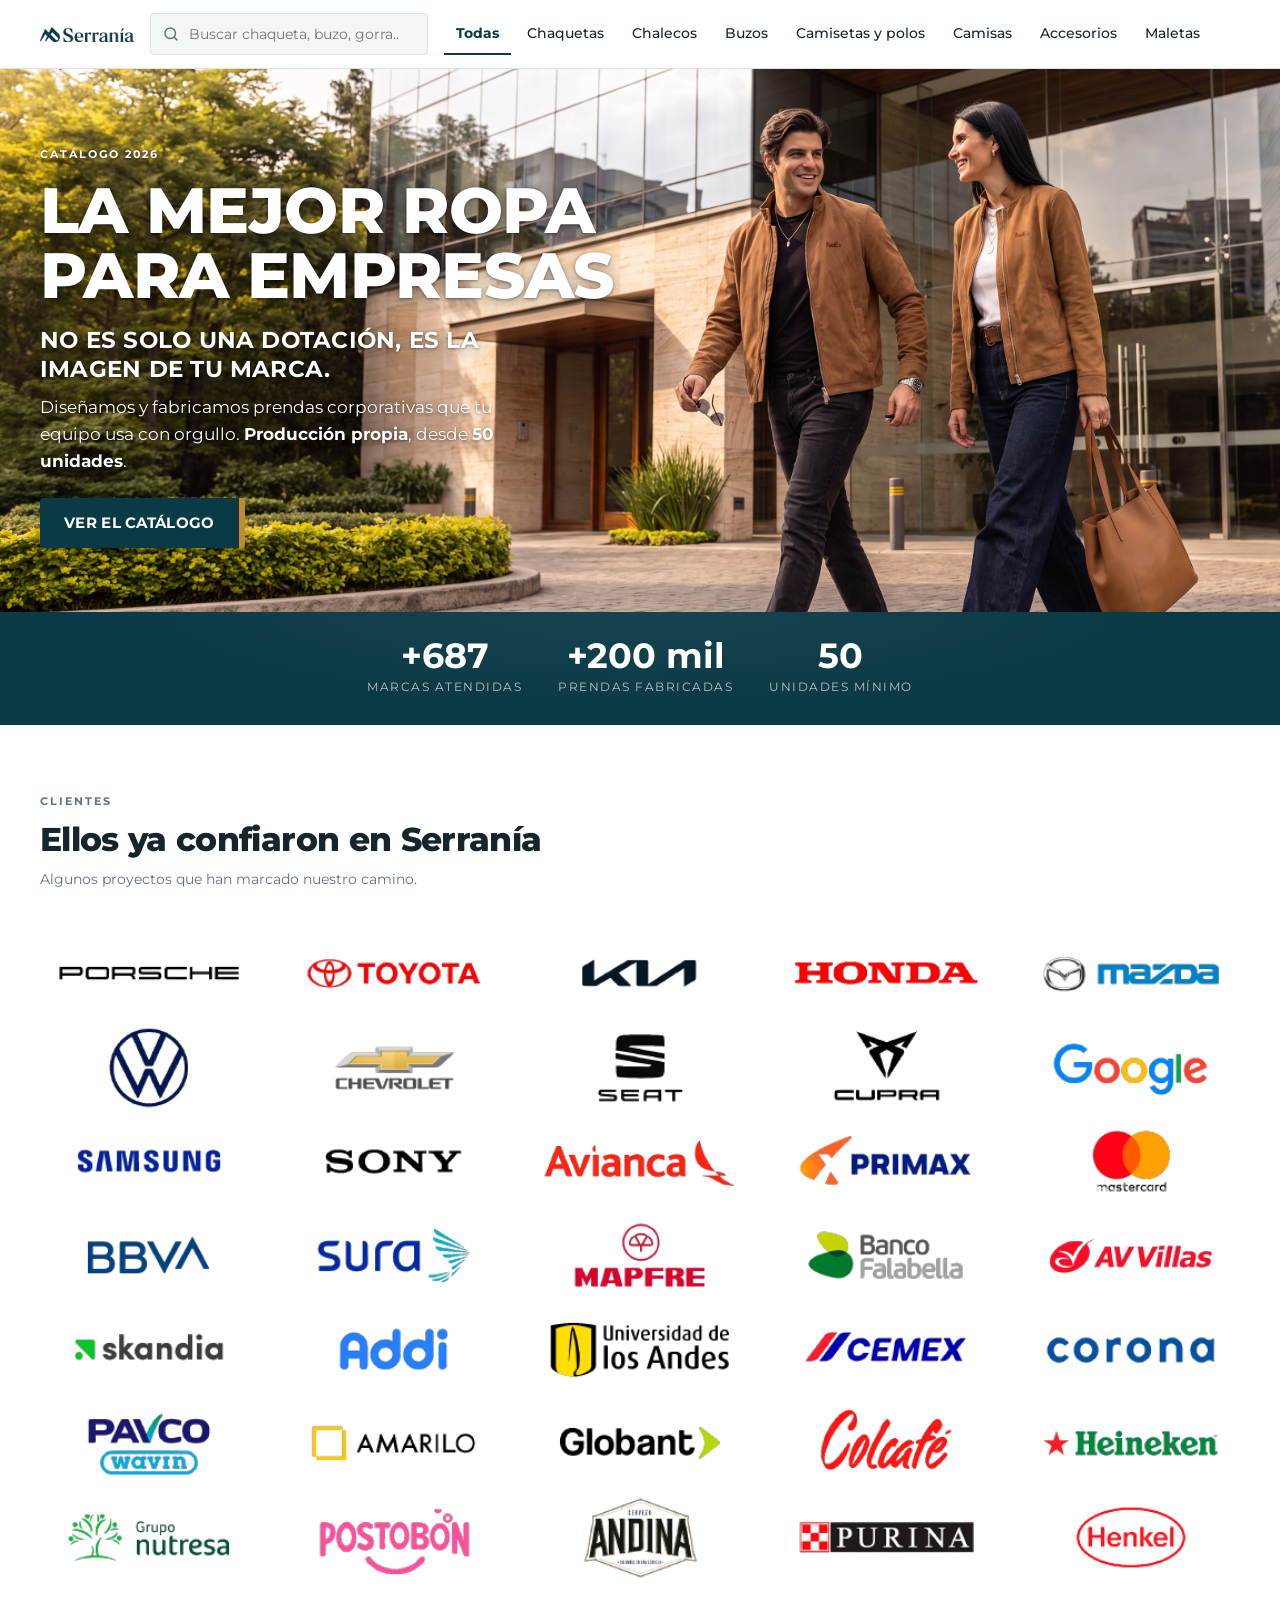
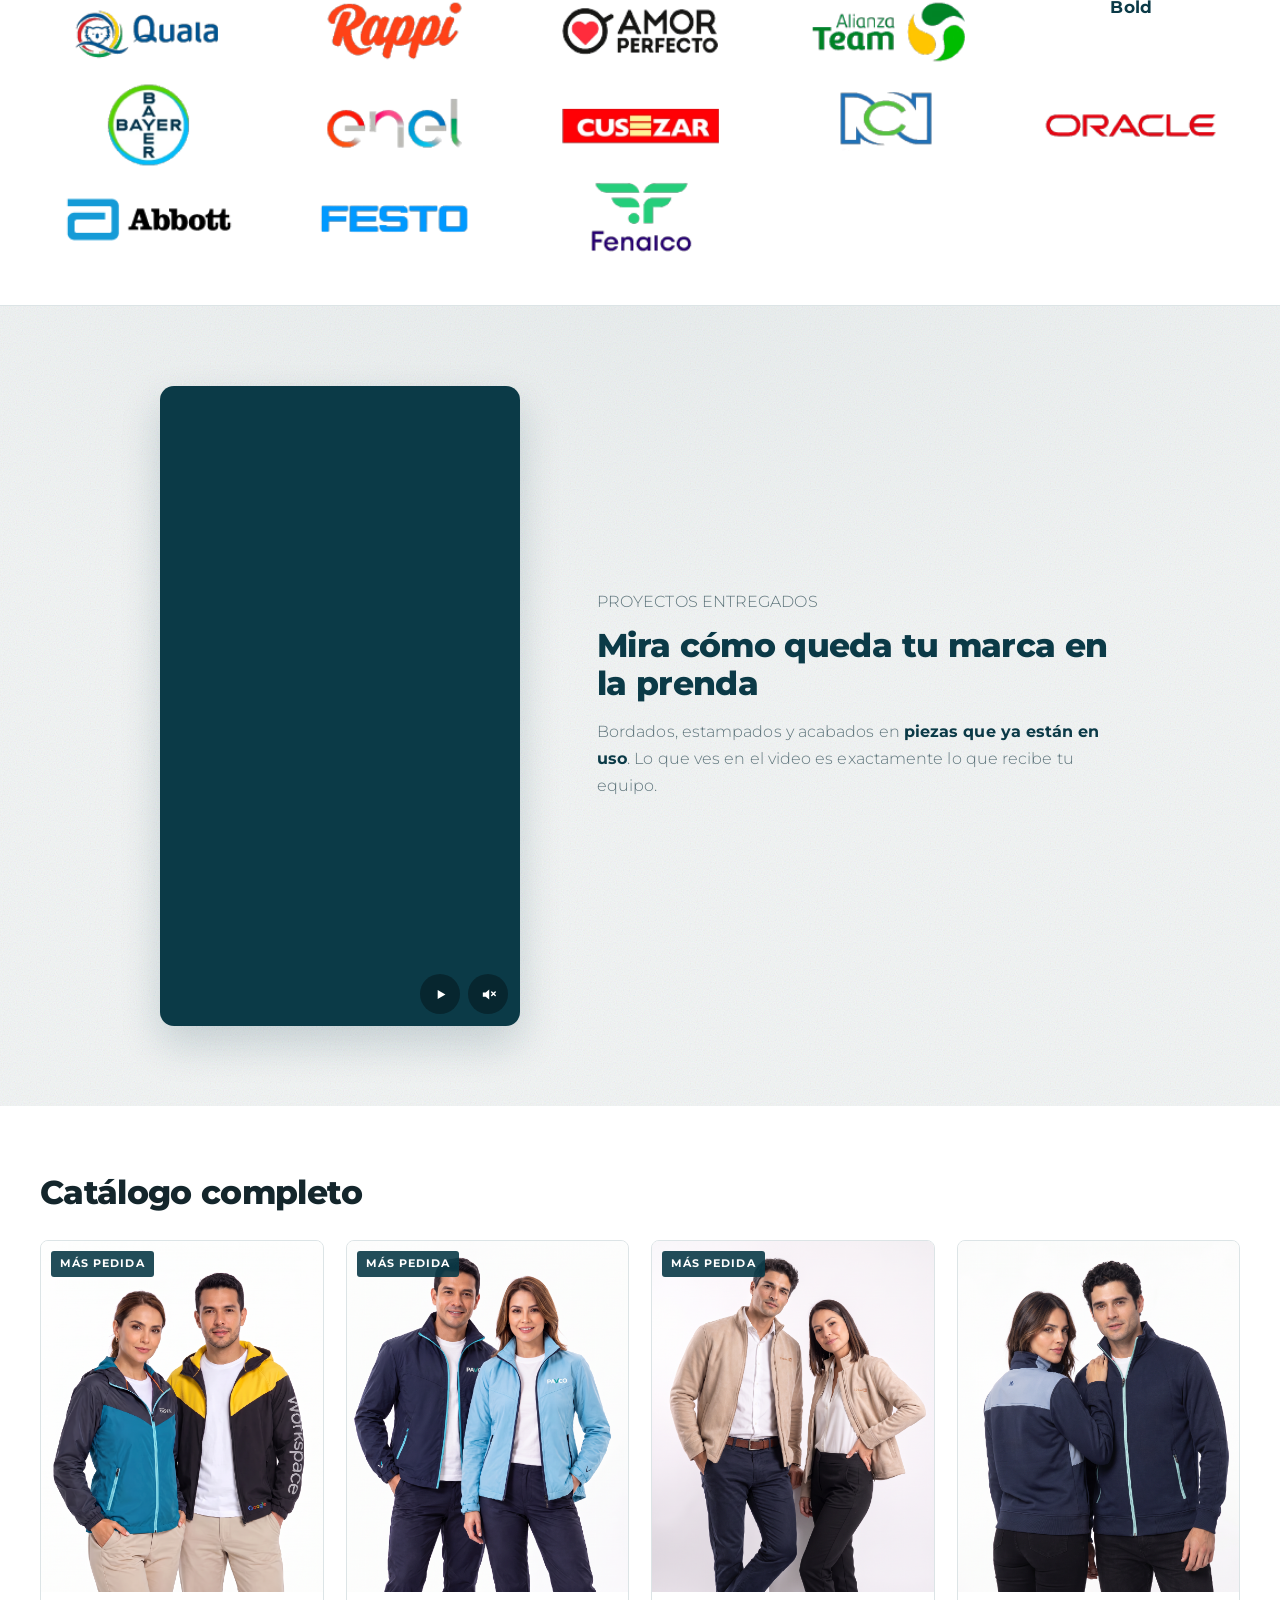
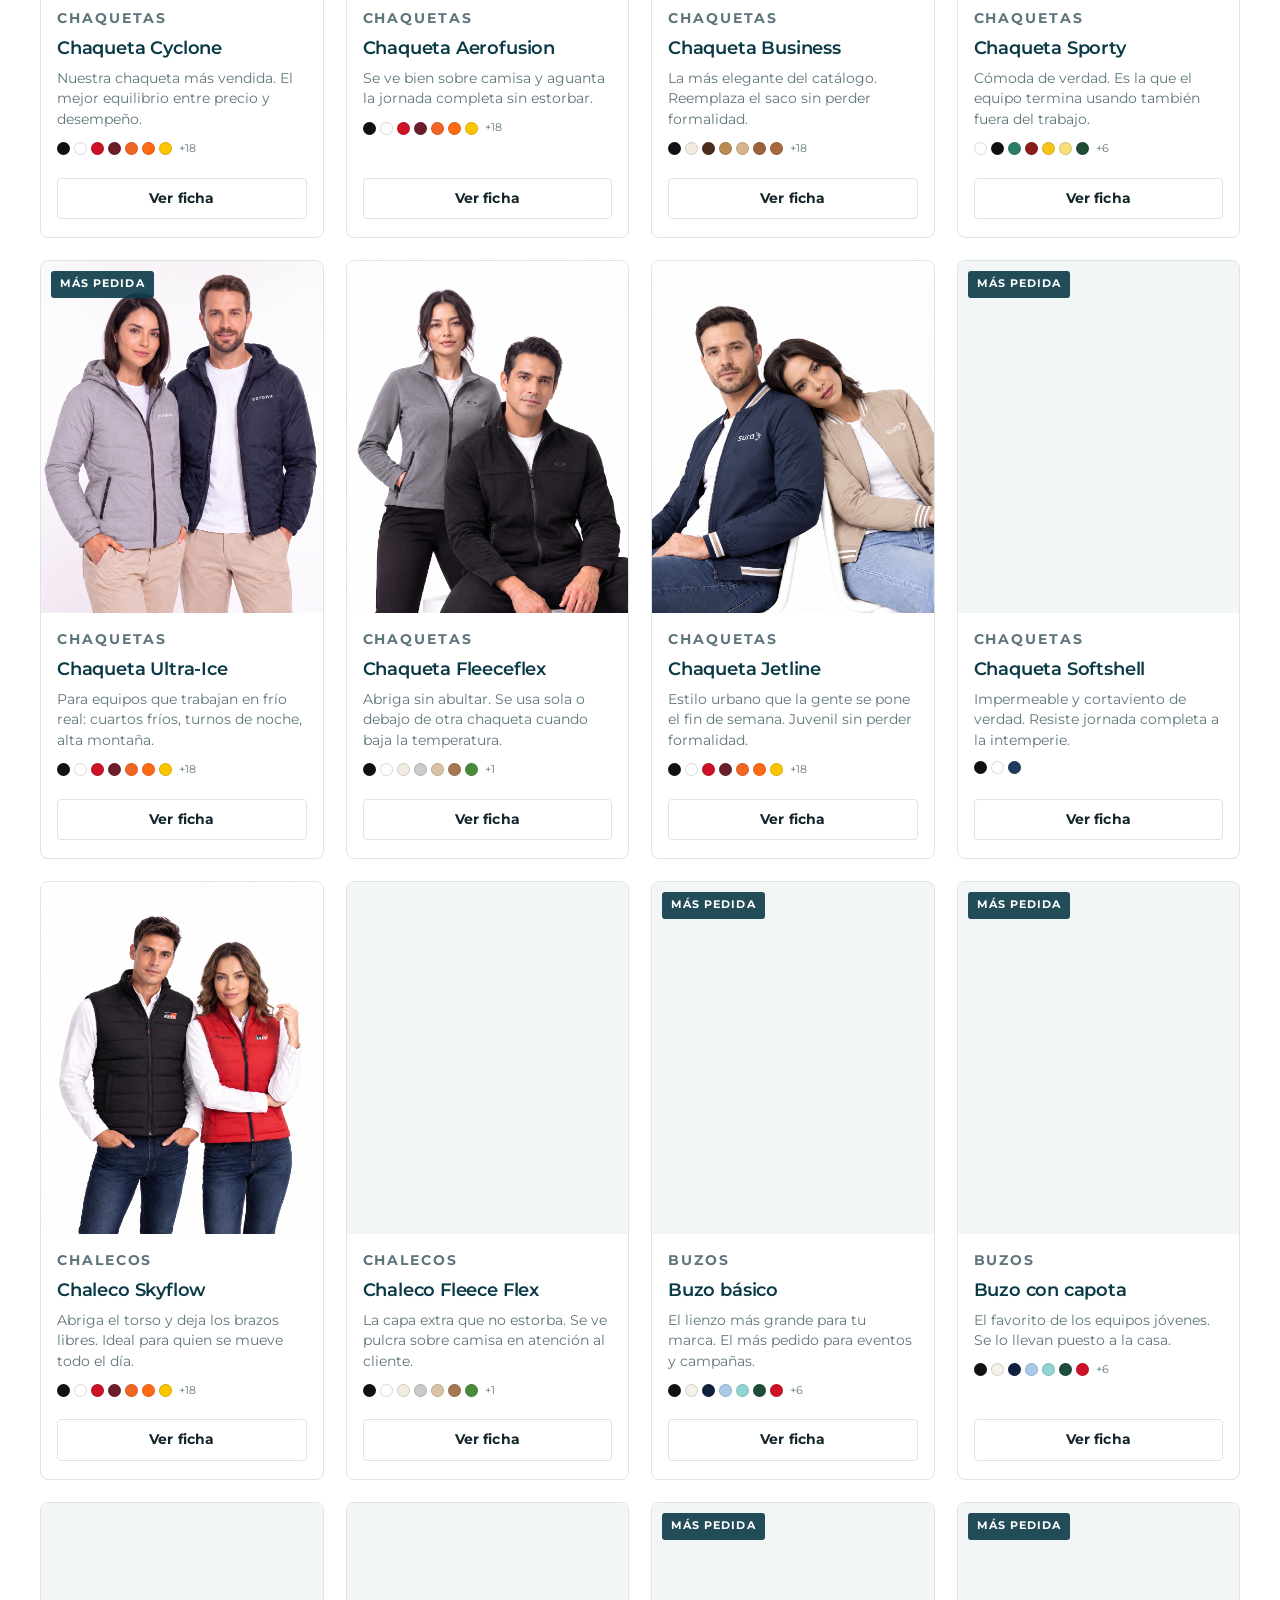
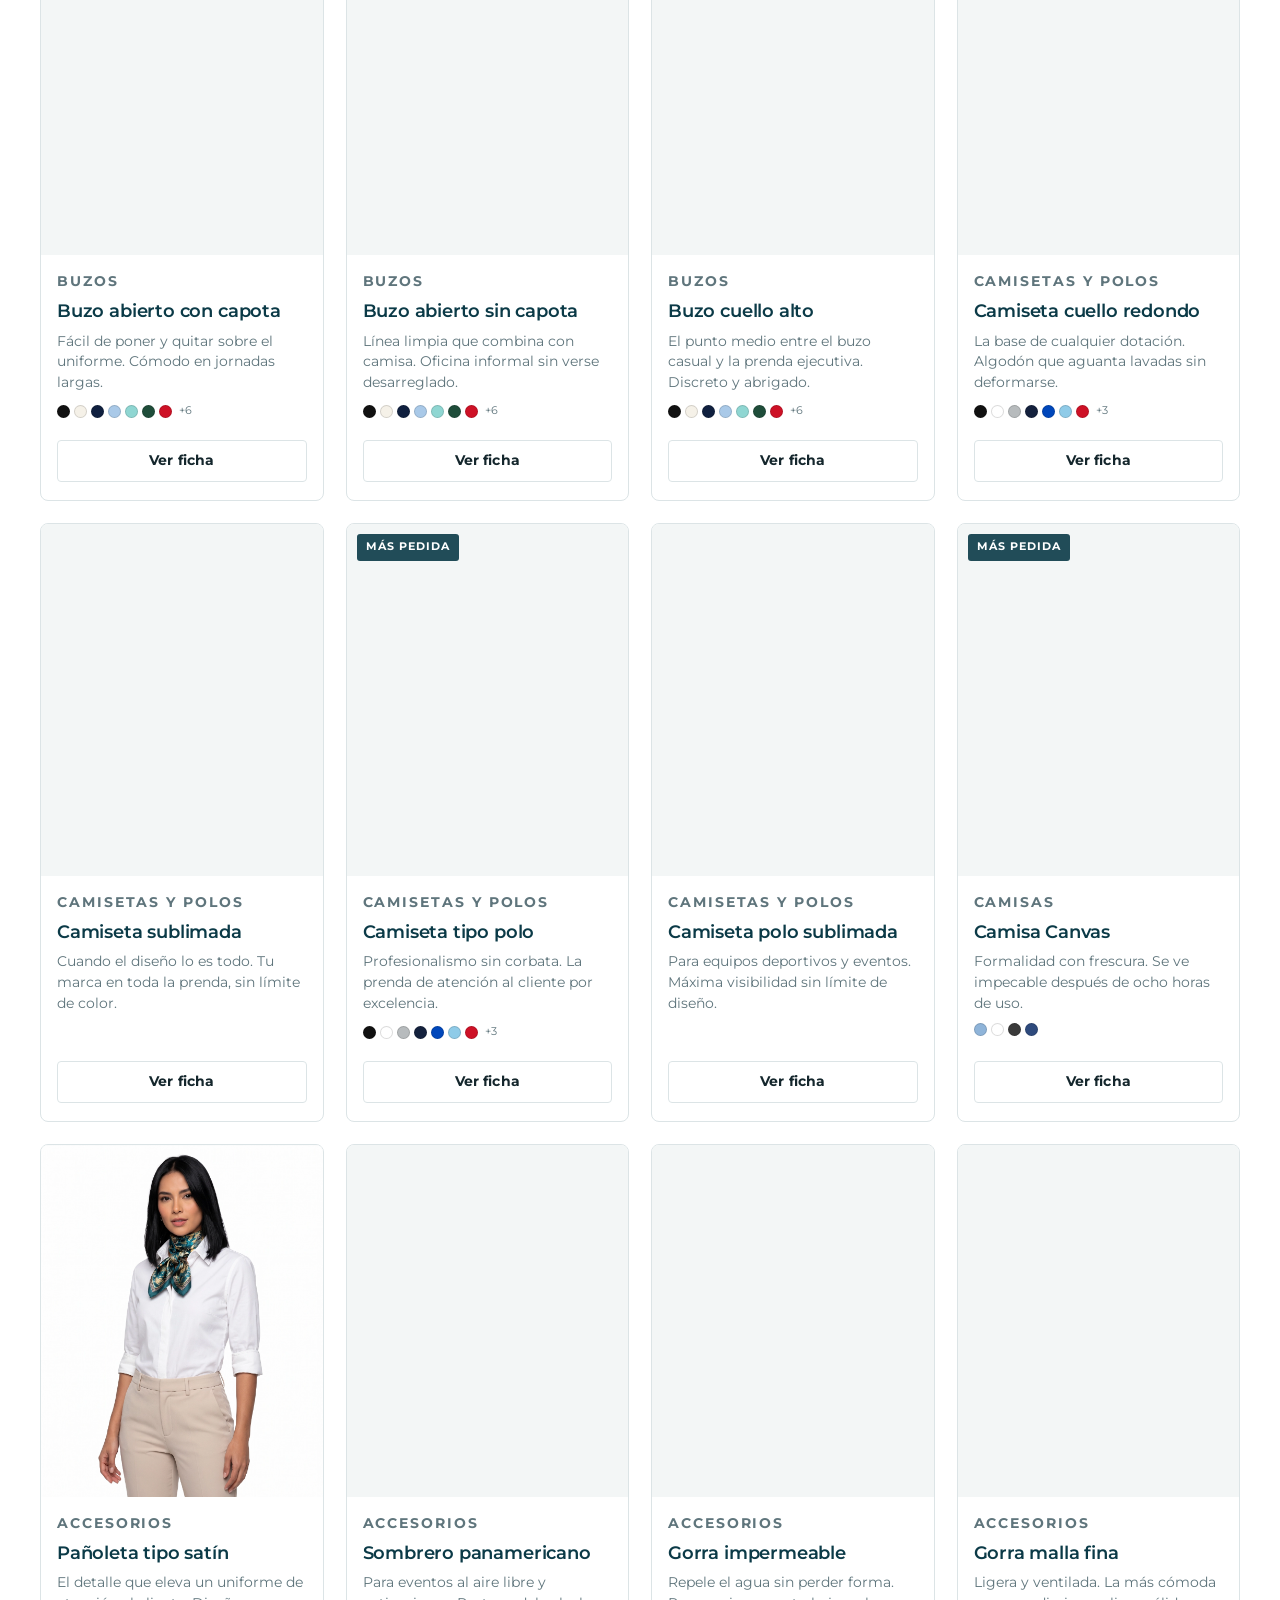
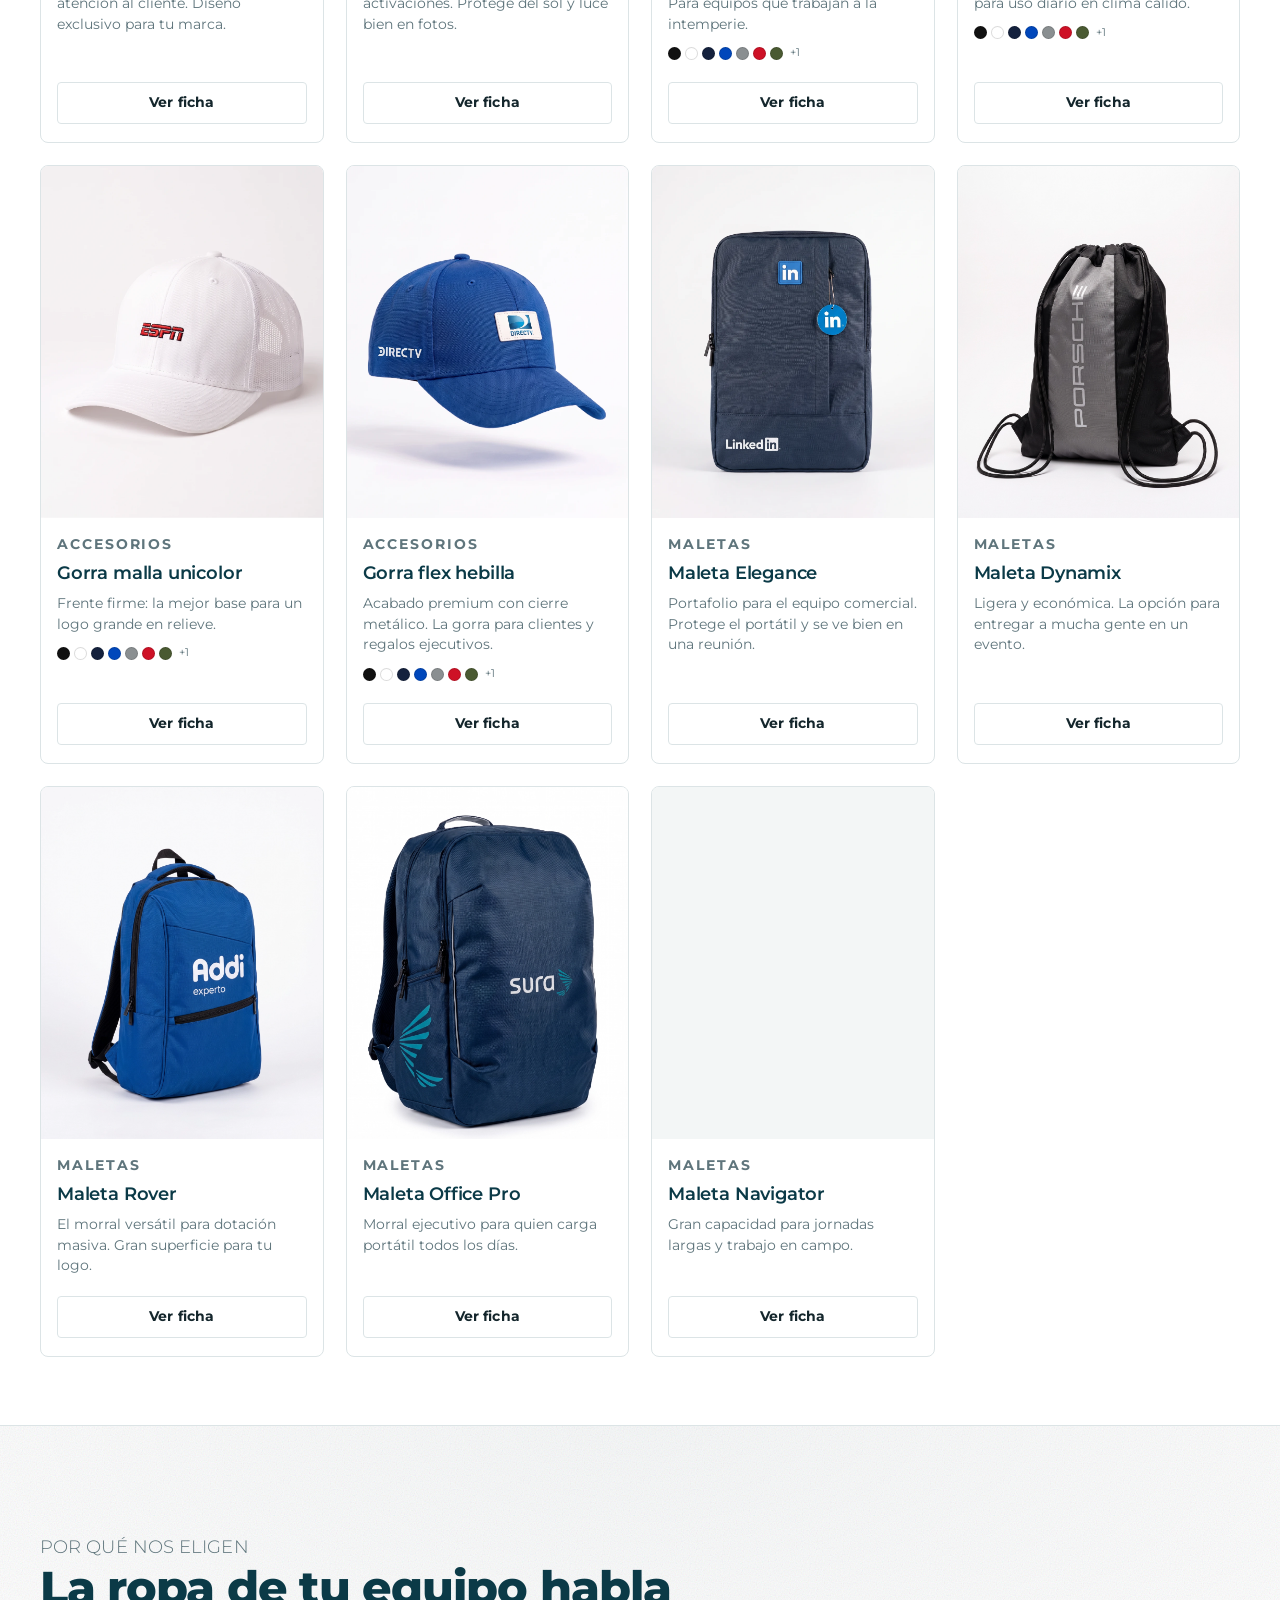
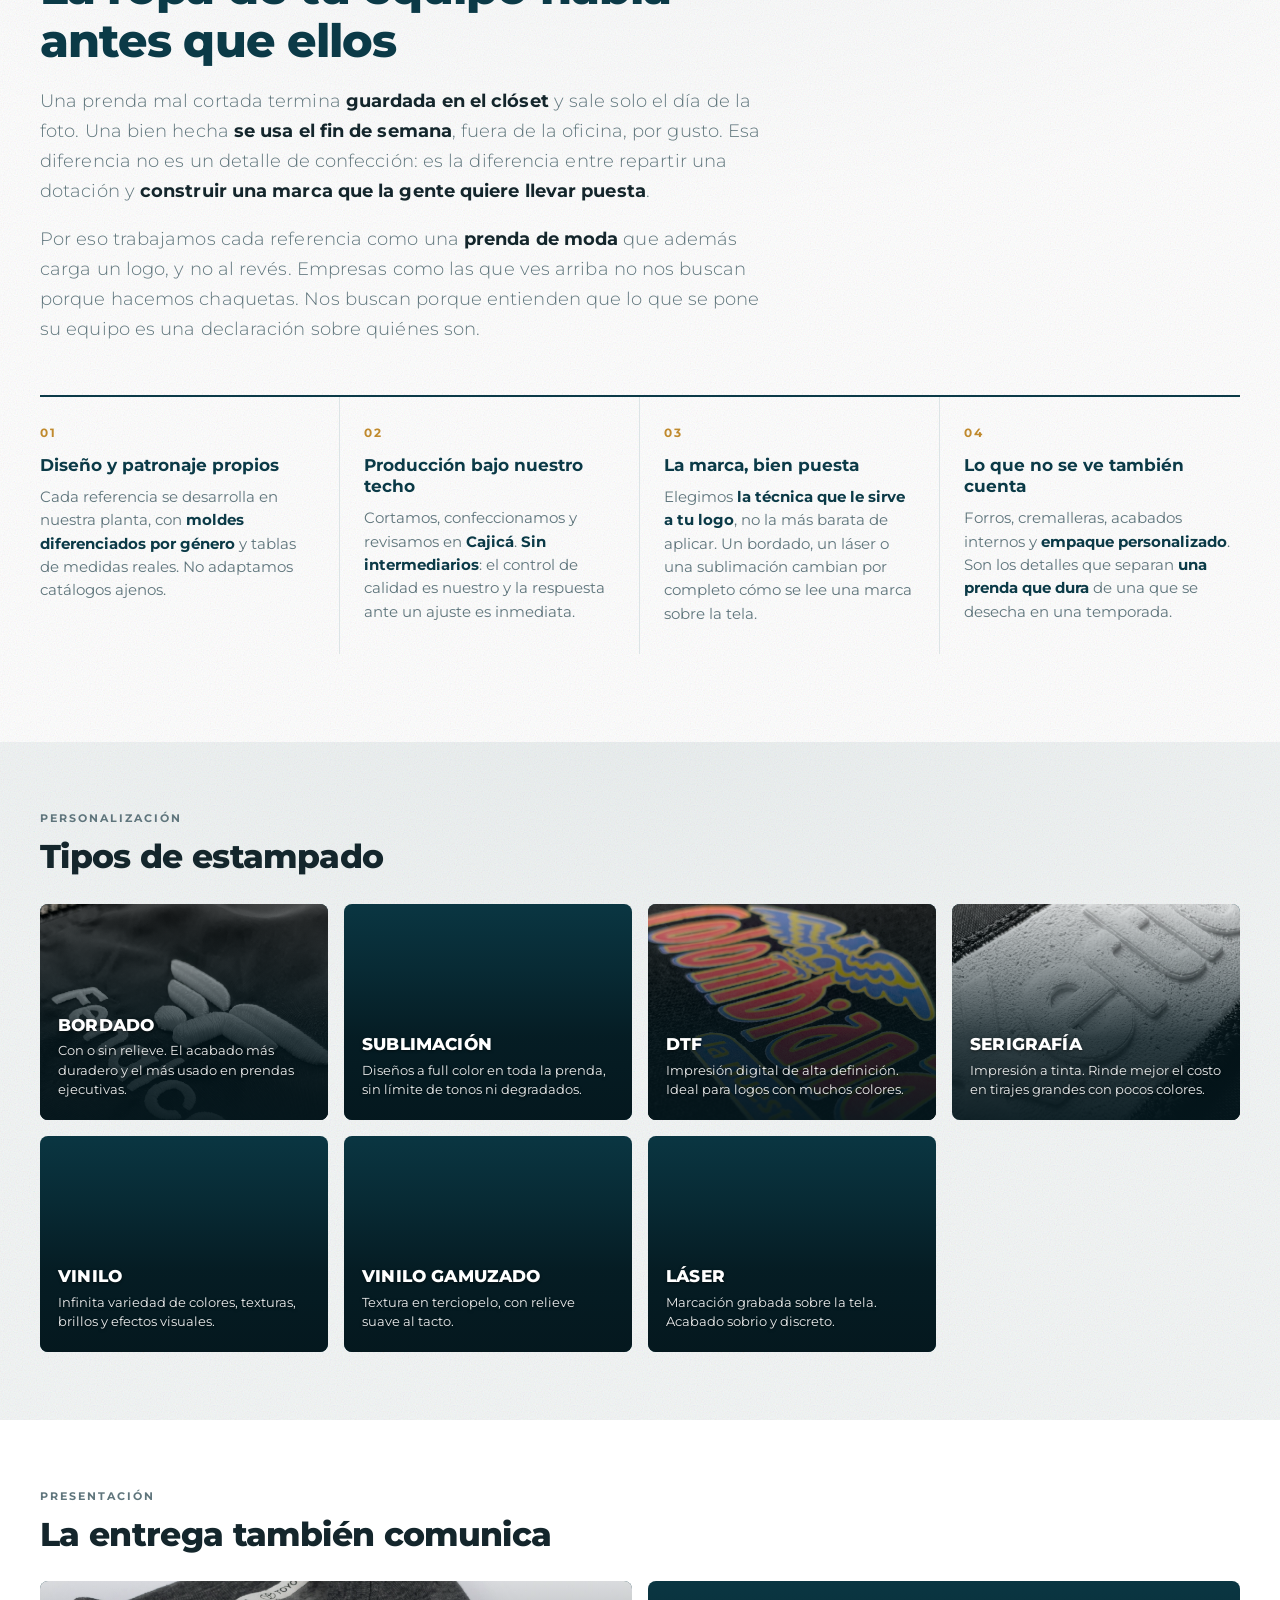
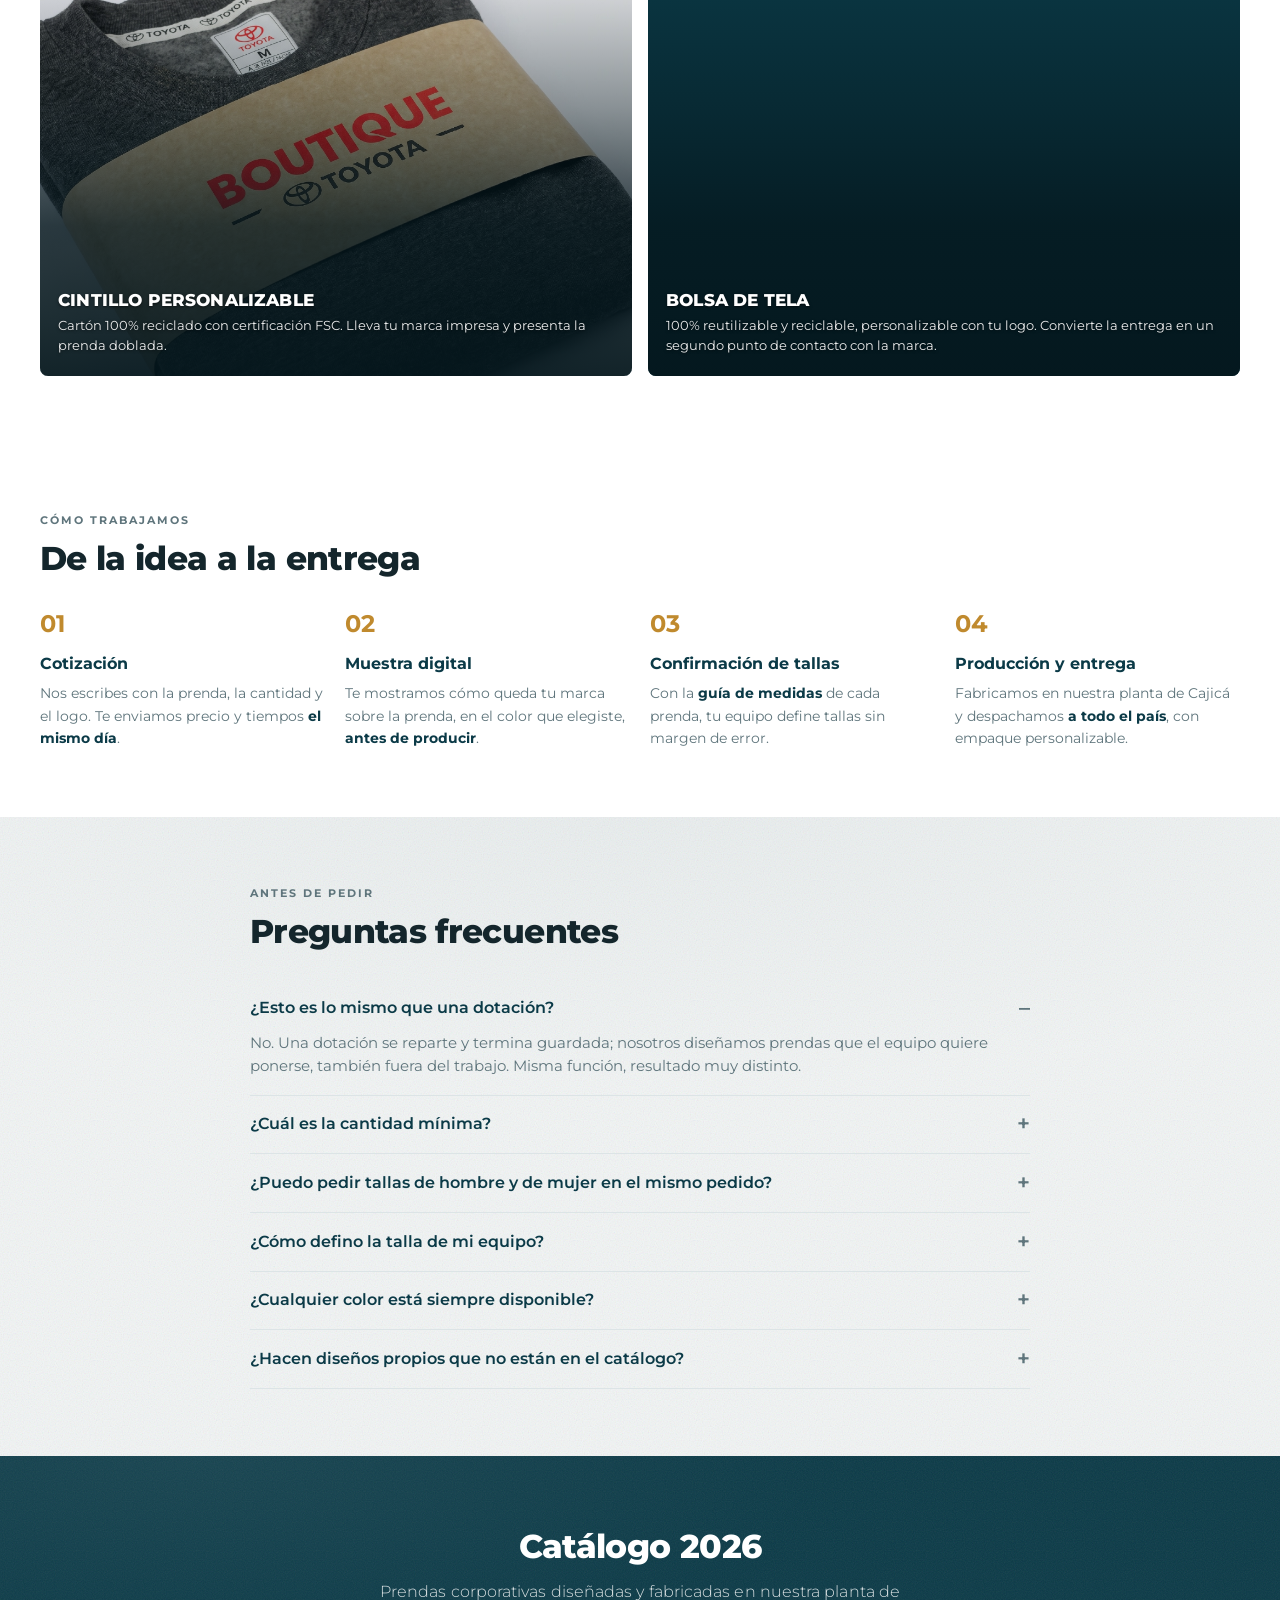
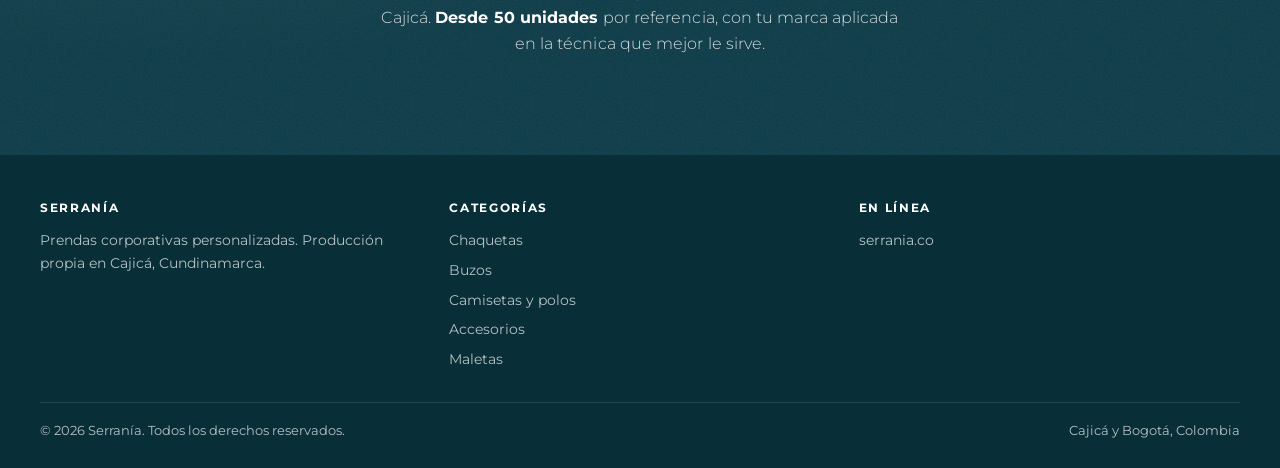
==== commit dd998ed7: "Update index.html" ====
--- a/index.html
+++ b/index.html
@@ -40,7 +40,6 @@
     <nav class="nav" id="nav" aria-label="Categorías"></nav>
 
     <div class="acciones">
-      <a class="idioma" href="en/index.html" hreflang="en" aria-label="View this catalog in English">EN</a>
       <button type="button" class="btn-icono btn-menu" id="btn-menu" aria-label="Abrir menú" aria-expanded="false">
         <svg viewBox="0 0 24 24" fill="none" stroke="currentColor" stroke-width="2" stroke-linecap="round" aria-hidden="true"><path d="M4 7h16M4 12h16M4 17h16"/></svg>
       </button>
--- a/css/estilos.css
+++ b/css/estilos.css
@@ -107,7 +107,7 @@
 .logo{ display:flex; align-items:center; gap:9px; flex:0 0 auto; }
 .logo svg{ width:30px; height:auto; }
 /* Logo en imagen. Ajusta la altura si tu PNG se ve muy grande o muy pequeño. */
-.logo img{ height:34px; width:auto; }
+.logo img{ height:15px; width:auto; }
 .logo-texto{
   font-family: Georgia, "Times New Roman", serif;
   font-size:1.35rem; color: var(--tinta); letter-spacing:.01em;
--- a/css/estilos.css
+++ b/css/estilos.css
@@ -107,7 +107,7 @@
 .logo{ display:flex; align-items:center; gap:9px; flex:0 0 auto; }
 .logo svg{ width:30px; height:auto; }
 /* Logo en imagen. Ajusta la altura si tu PNG se ve muy grande o muy pequeño. */
-.logo img{ height:34px; width:auto; }
+.logo img{ height:15px; width:auto; }
 .logo-texto{
   font-family: Georgia, "Times New Roman", serif;
   font-size:1.35rem; color: var(--tinta); letter-spacing:.01em;
